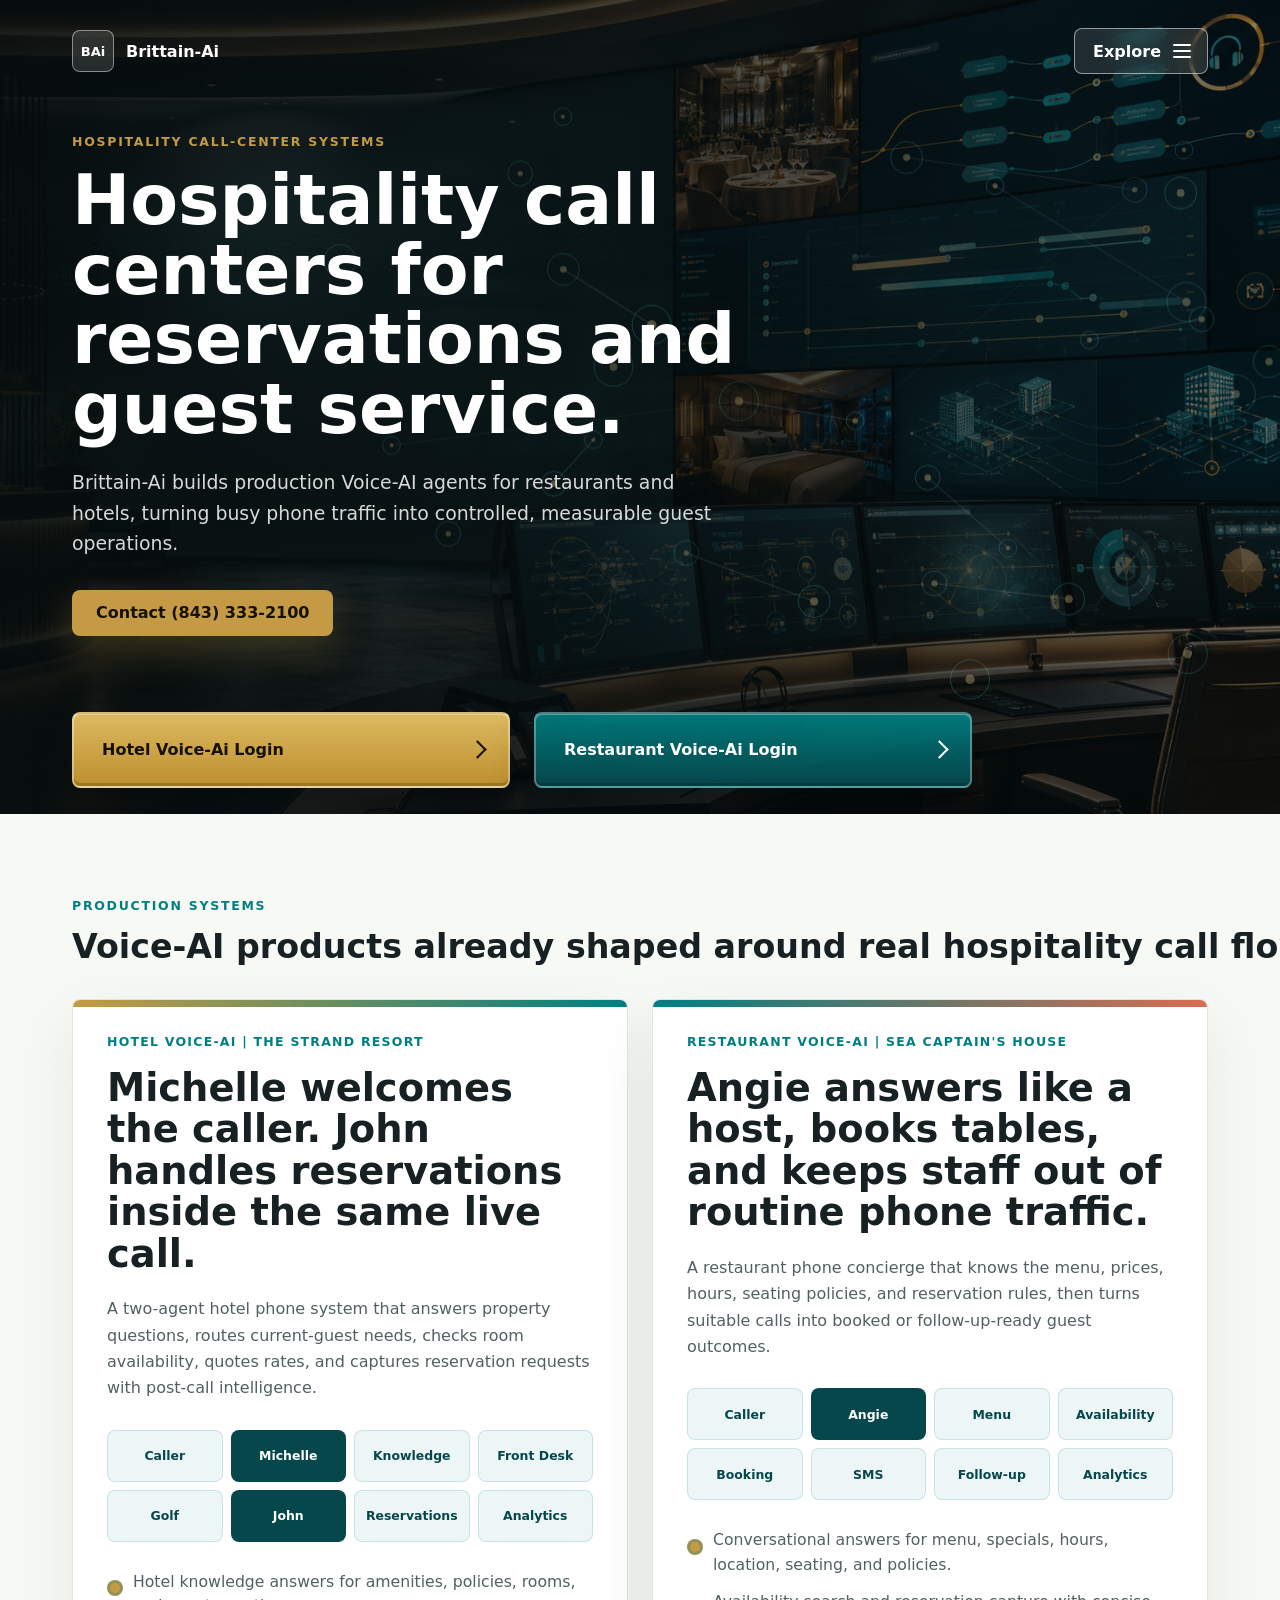
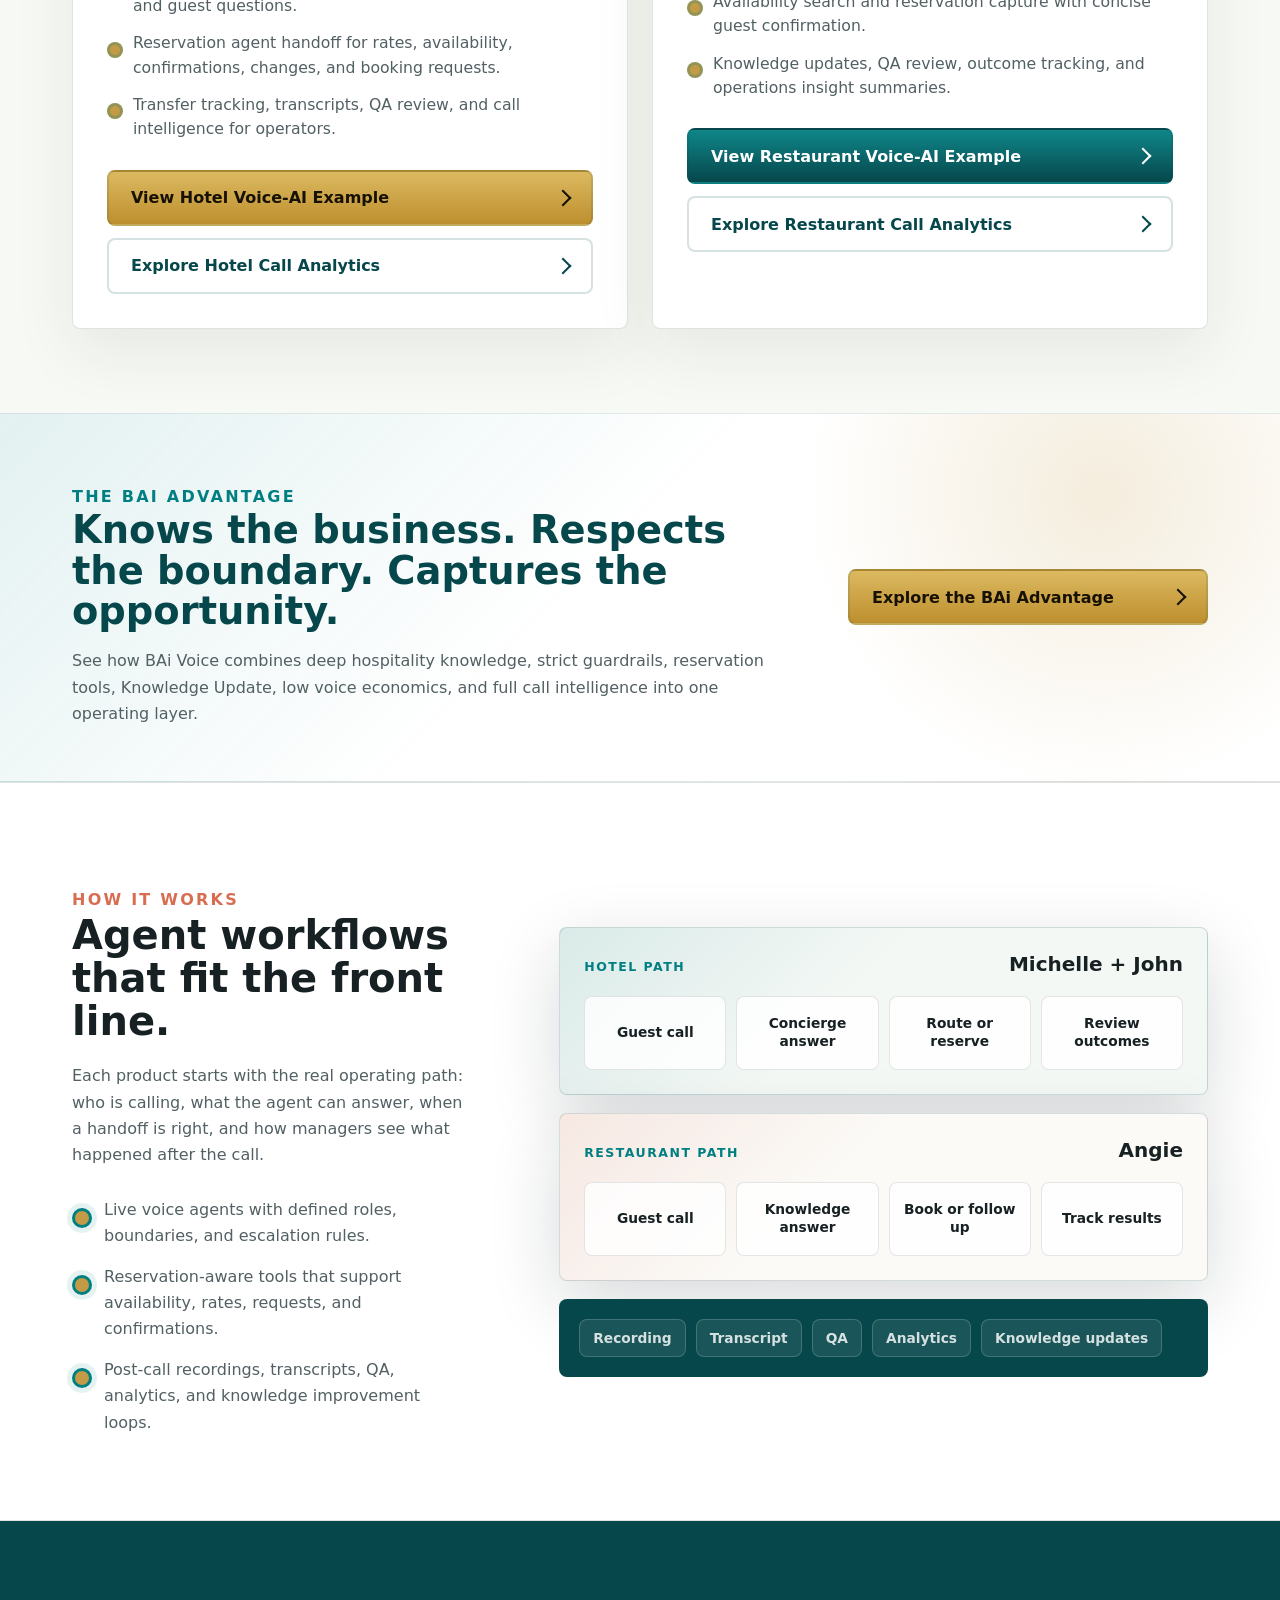
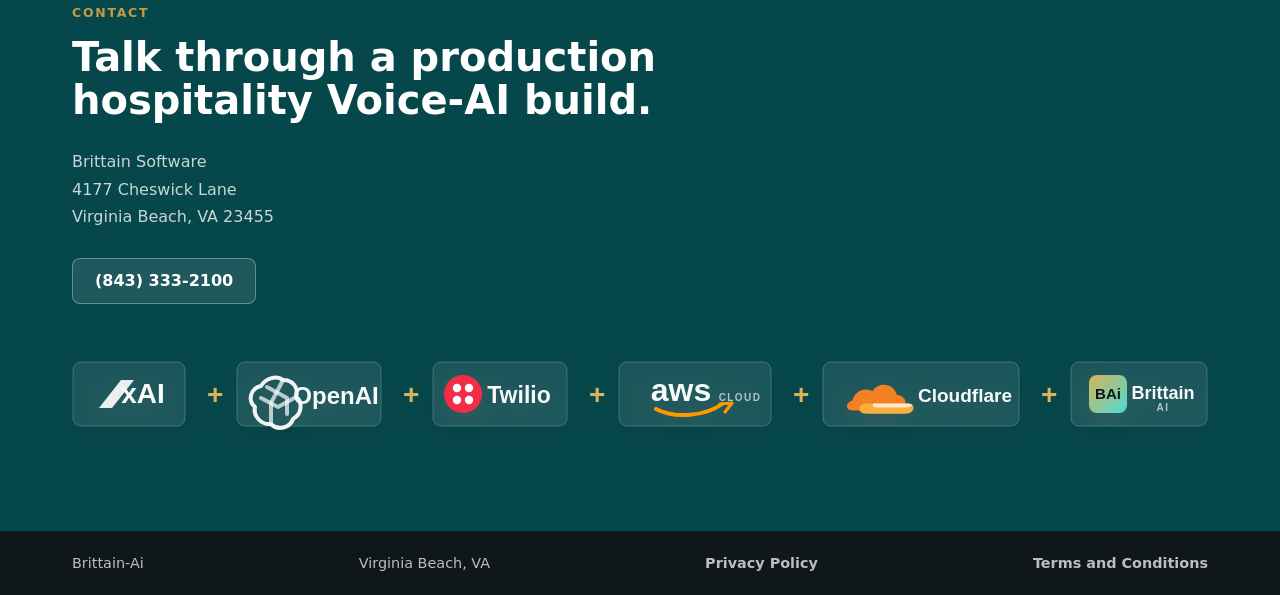
==== index.html @ 61189cba "Enlarge operating economics kicker" ====
<!doctype html>
<html lang="en">
  <head>
    <meta charset="utf-8" />
    <meta name="viewport" content="width=device-width, initial-scale=1" />
    <meta
      name="description"
      content="Brittain-Ai develops production Voice-AI systems for hotel and restaurant call operations."
    />
    <title>Brittain-Ai | Hospitality Voice-AI Systems</title>
    <script>
      if (location.pathname === "/brittain") {
        location.replace(`${location.pathname}/${location.search}${location.hash}`);
      }
    </script>
    <link rel="preload" href="assets/brittain-operations-hero.png" as="image" />
    <link rel="stylesheet" href="styles.css?v=bai-advantage-3" />
  </head>
  <body>
    <header class="site-header" aria-label="Brittain-Ai header">
      <div class="brand-lockup" aria-label="Brittain-Ai">
        <span class="brand-mark" aria-hidden="true">BAi</span>
        <span class="brand-name">Brittain-Ai</span>
      </div>
      <div class="explore-menu" data-menu-root>
        <button
          class="menu-trigger"
          type="button"
          aria-expanded="false"
          aria-controls="site-menu"
          data-menu-trigger
        >
          <span class="menu-trigger-label">Explore</span>
          <span class="menu-trigger-icon" aria-hidden="true">
            <span></span>
            <span></span>
            <span></span>
          </span>
        </button>
        <div class="menu-panel" id="site-menu" data-menu-panel hidden>
          <div class="menu-panel-heading">
            <span>Explore Brittain-Ai</span>
            <p>Hospitality Voice-AI systems, analytics, and access.</p>
          </div>
          <div class="menu-link-group" aria-label="Website pages">
            <a class="menu-link" href="./">
              <span class="menu-link-title">Overview</span>
              <span class="menu-link-description">Production hospitality Voice-AI systems for restaurants and hotels.</span>
            </a>
            <a class="menu-link" href="bai-advantage/">
              <span class="menu-link-title">BAi Advantage</span>
              <span class="menu-link-description">Why BAi Voice is different: deep knowledge, guardrails, tools, updates, economics, and analytics.</span>
            </a>
            <a class="menu-link" href="hotel-voice-ai/">
              <span class="menu-link-title">Hotel Voice-AI</span>
              <span class="menu-link-description">Two-agent hotel call workflow for concierge answers, reservations, routing, and post-call intelligence.</span>
            </a>
            <a class="menu-link" href="restaurant-voice-ai/">
              <span class="menu-link-title">Restaurant Voice-AI</span>
              <span class="menu-link-description">Restaurant phone concierge for reservations, menu questions, large parties, and host-stand relief.</span>
            </a>
            <a class="menu-link" href="hotel-call-analytics/">
              <span class="menu-link-title">Hotel Call Analytics</span>
              <span class="menu-link-description">Revenue opportunity, service intelligence, transfer friction, sentiment, and hotel operating insights.</span>
            </a>
            <a class="menu-link" href="restaurant-call-analytics/">
              <span class="menu-link-title">Restaurant Call Analytics</span>
              <span class="menu-link-description">Booking funnel, menu demand, large-party leakage, guest sentiment, and follow-up intelligence.</span>
            </a>
          </div>
          <div class="menu-system-access" aria-label="System access">
            <span class="menu-section-label">System access</span>
            <div class="menu-access-grid">
              <a class="menu-access-link" href="https://qa.brittainsoftware.com/">Hotel Voice-AI Login</a>
              <a class="menu-access-link" href="https://qa.brittainsoftware.com/sch">Restaurant Voice-AI Login</a>
            </div>
          </div>
        </div>
      </div>
    </header>

    <main>
      <section class="hero" aria-labelledby="hero-title">
        <img
          class="hero-image"
          src="assets/brittain-operations-hero.png"
          alt=""
          aria-hidden="true"
        />
        <canvas class="signal-canvas" id="signalCanvas" aria-hidden="true"></canvas>
        <div class="hero-shade" aria-hidden="true"></div>

        <div class="hero-content">
          <p class="eyebrow">Hospitality call-center systems</p>
          <h1 id="hero-title">
            Hospitality call centers for reservations and guest service.
          </h1>
          <p class="hero-copy">
            Brittain-Ai builds production Voice-AI agents for restaurants and
            hotels, turning busy phone traffic into controlled, measurable guest
            operations.
          </p>
          <a class="primary-action" href="tel:+18433332100">Contact (843) 333-2100</a>
        </div>

        <div class="hero-login-panel" aria-label="Backend login options">
          <a
            class="login-button login-button-hotel"
            href="https://qa.brittainsoftware.com/"
          >
            <span>Hotel Voice-Ai Login</span>
          </a>
          <a
            class="login-button login-button-restaurant"
            href="https://qa.brittainsoftware.com/sch"
          >
            <span>Restaurant Voice-Ai Login</span>
          </a>
        </div>
      </section>

      <section class="product-band" aria-labelledby="products-title">
        <div class="section-heading product-heading">
          <p class="section-kicker">Production systems</p>
          <h2 id="products-title">Voice-AI products already shaped around real hospitality call flows.</h2>
        </div>

        <div class="product-showcase">
          <article class="product-panel product-panel-hotel">
            <div class="product-panel-topline">Hotel Voice-AI | The Strand Resort</div>
            <h3>Michelle welcomes the caller. John handles reservations inside the same live call.</h3>
            <p>
              A two-agent hotel phone system that answers property questions,
              routes current-guest needs, checks room availability, quotes rates,
              and captures reservation requests with post-call intelligence.
            </p>

            <div class="mini-flow" aria-label="Hotel Voice-AI workflow">
              <span>Caller</span>
              <strong>Michelle</strong>
              <span>Knowledge</span>
              <span>Front Desk</span>
              <span>Golf</span>
              <strong>John</strong>
              <span>Reservations</span>
              <span>Analytics</span>
            </div>

            <ul class="product-points">
              <li>Hotel knowledge answers for amenities, policies, rooms, and guest questions.</li>
              <li>Reservation agent handoff for rates, availability, confirmations, changes, and booking requests.</li>
              <li>Transfer tracking, transcripts, QA review, and call intelligence for operators.</li>
            </ul>

            <a class="example-link example-link-hotel" href="hotel-voice-ai/">
              <span>View Hotel Voice-AI Example</span>
            </a>
            <a class="example-link example-link-secondary" href="hotel-call-analytics/">
              <span>Explore Hotel Call Analytics</span>
            </a>
          </article>

          <article class="product-panel product-panel-restaurant">
            <div class="product-panel-topline">Restaurant Voice-AI | Sea Captain's House</div>
            <h3>Angie answers like a host, books tables, and keeps staff out of routine phone traffic.</h3>
            <p>
              A restaurant phone concierge that knows the menu, prices, hours,
              seating policies, and reservation rules, then turns suitable calls
              into booked or follow-up-ready guest outcomes.
            </p>

            <div class="mini-flow" aria-label="Restaurant Voice-AI workflow">
              <span>Caller</span>
              <strong>Angie</strong>
              <span>Menu</span>
              <span>Availability</span>
              <span>Booking</span>
              <span>SMS</span>
              <span>Follow-up</span>
              <span>Analytics</span>
            </div>

            <ul class="product-points">
              <li>Conversational answers for menu, specials, hours, location, seating, and policies.</li>
              <li>Availability search and reservation capture with concise guest confirmation.</li>
              <li>Knowledge updates, QA review, outcome tracking, and operations insight summaries.</li>
            </ul>

            <a class="example-link example-link-restaurant" href="restaurant-voice-ai/">
              <span>View Restaurant Voice-AI Example</span>
            </a>
            <a class="example-link example-link-secondary" href="restaurant-call-analytics/">
              <span>Explore Restaurant Call Analytics</span>
            </a>
          </article>
        </div>
      </section>

      <section class="advantage-preview-band" aria-labelledby="advantage-preview-title">
        <div class="advantage-preview-copy">
          <p class="section-kicker">The BAi Advantage</p>
          <h2 id="advantage-preview-title">Knows the business. Respects the boundary. Captures the opportunity.</h2>
          <p>
            See how BAi Voice combines deep hospitality knowledge, strict
            guardrails, reservation tools, Knowledge Update, low voice economics,
            and full call intelligence into one operating layer.
          </p>
        </div>
        <a class="example-link example-link-hotel advantage-preview-link" href="bai-advantage/">
          <span>Explore the BAi Advantage</span>
        </a>
      </section>

      <section class="systems-band workflow-band" aria-labelledby="systems-title">
        <div class="systems-copy">
          <p class="section-kicker">How it works</p>
          <h2 id="systems-title">Agent workflows that fit the front line.</h2>
          <p>
            Each product starts with the real operating path: who is calling,
            what the agent can answer, when a handoff is right, and how managers
            see what happened after the call.
          </p>

          <ul class="capability-list">
            <li>Live voice agents with defined roles, boundaries, and escalation rules.</li>
            <li>Reservation-aware tools that support availability, rates, requests, and confirmations.</li>
            <li>Post-call recordings, transcripts, QA, analytics, and knowledge improvement loops.</li>
          </ul>
        </div>

        <div class="workflow-stack" aria-label="Hospitality Voice-AI workflow examples">
          <div class="workflow-card">
            <div class="workflow-card-heading">
              <span>Hotel path</span>
              <strong>Michelle + John</strong>
            </div>
            <div class="workflow-lane">
              <span>Guest call</span>
              <span>Concierge answer</span>
              <span>Route or reserve</span>
              <span>Review outcomes</span>
            </div>
          </div>

          <div class="workflow-card workflow-card-accent">
            <div class="workflow-card-heading">
              <span>Restaurant path</span>
              <strong>Angie</strong>
            </div>
            <div class="workflow-lane">
              <span>Guest call</span>
              <span>Knowledge answer</span>
              <span>Book or follow up</span>
              <span>Track results</span>
            </div>
          </div>

          <div class="post-call-strip">
            <span>Recording</span>
            <span>Transcript</span>
            <span>QA</span>
            <span>Analytics</span>
            <span>Knowledge updates</span>
          </div>
        </div>
      </section>

      <section class="contact-band platform-contact-band" aria-labelledby="contact-title">
        <div class="contact-content">
          <p class="section-kicker">Contact</p>
          <h2 id="contact-title">Talk through a production hospitality Voice-AI build.</h2>
          <address>
            Brittain Software<br />
            4177 Cheswick Lane<br />
            Virginia Beach, VA 23455
          </address>
          <a class="contact-number" href="tel:+18433332100">(843) 333-2100</a>
        </div>
        <div class="contact-platform-lockup" aria-label="AI platform components">
          <img
            class="contact-platform-graphic"
            src="assets/ai-platform-lockup.svg"
            alt="xAI plus OpenAI plus Twilio plus Amazon Web Services plus Cloudflare plus Brittain-Ai"
            width="900"
            height="96"
          />
        </div>
      </section>
    </main>

    <footer class="site-footer">
      <span>Brittain-Ai</span>
      <span>Virginia Beach, VA</span>
      <span><a href="privacy/">Privacy Policy</a></span>
      <span><a href="terms/">Terms and Conditions</a></span>
    </footer>

    <script src="script.js"></script>
  </body>
</html>
---- styles.css ----
:root {
  color-scheme: light;
  --ink: #172022;
  --ink-soft: #526063;
  --paper: #f7f9f4;
  --white: #ffffff;
  --teal: #007f82;
  --teal-deep: #06474b;
  --gold: #c49b44;
  --coral: #d86d52;
  --line: rgba(23, 32, 34, 0.13);
  --shadow: 0 22px 70px rgba(14, 27, 29, 0.16);
}

* {
  box-sizing: border-box;
}

html {
  scroll-behavior: smooth;
}

body {
  margin: 0;
  background: var(--paper);
  color: var(--ink);
  font-family:
    Inter, ui-sans-serif, system-ui, -apple-system, BlinkMacSystemFont, "Segoe UI",
    sans-serif;
  letter-spacing: 0;
}

button,
input,
textarea {
  font: inherit;
}

a {
  color: inherit;
}

.site-header {
  position: absolute;
  inset: 0 0 auto;
  z-index: 5;
  display: flex;
  align-items: center;
  justify-content: space-between;
  gap: 24px;
  padding: 28px clamp(24px, 6vw, 72px);
  color: var(--white);
}

.brand-lockup {
  display: inline-flex;
  align-items: center;
  gap: 12px;
  min-width: 0;
  color: inherit;
  text-decoration: none;
}

.brand-mark {
  display: grid;
  width: 42px;
  height: 42px;
  place-items: center;
  border: 1px solid rgba(255, 255, 255, 0.45);
  border-radius: 8px;
  background: rgba(255, 255, 255, 0.12);
  color: var(--white);
  font-size: 0.82rem;
  font-weight: 800;
  letter-spacing: 0;
  backdrop-filter: blur(12px);
}

.brand-name {
  font-size: 1rem;
  font-weight: 800;
  white-space: nowrap;
}

.contact-pill,
.menu-trigger,
.primary-action,
.contact-number {
  display: inline-flex;
  align-items: center;
  justify-content: center;
  min-height: 46px;
  border-radius: 8px;
  text-decoration: none;
  font-weight: 800;
  transition:
    transform 180ms ease,
    background 180ms ease,
    border-color 180ms ease;
}

.contact-pill {
  padding: 0 18px;
  border: 1px solid rgba(255, 255, 255, 0.5);
  background: rgba(255, 255, 255, 0.1);
  backdrop-filter: blur(12px);
}

.contact-pill:hover,
.menu-trigger:hover,
.primary-action:hover,
.contact-number:hover {
  transform: translateY(-2px);
}

.explore-menu {
  position: relative;
  z-index: 10;
  margin-left: auto;
}

.site-nav + .explore-menu {
  margin-left: 0;
}

.menu-trigger {
  gap: 12px;
  padding: 0 16px 0 18px;
  border: 1px solid rgba(255, 255, 255, 0.52);
  background: rgba(255, 255, 255, 0.11);
  color: var(--white);
  cursor: pointer;
  backdrop-filter: blur(12px);
}

.menu-trigger:focus-visible,
.menu-link:focus-visible,
.menu-access-link:focus-visible {
  outline: 3px solid rgba(77, 219, 211, 0.58);
  outline-offset: 3px;
}

.menu-trigger-icon {
  display: grid;
  gap: 4px;
  width: 18px;
}

.menu-trigger-icon span {
  display: block;
  width: 100%;
  height: 2px;
  border-radius: 999px;
  background: currentColor;
  transform-origin: center;
  transition:
    opacity 180ms ease,
    transform 180ms ease;
}

.explore-menu.is-open .menu-trigger {
  border-color: rgba(77, 219, 211, 0.58);
  background: rgba(6, 71, 75, 0.78);
}

.explore-menu.is-open .menu-trigger-icon span:nth-child(1) {
  transform: translateY(6px) rotate(45deg);
}

.explore-menu.is-open .menu-trigger-icon span:nth-child(2) {
  opacity: 0;
}

.explore-menu.is-open .menu-trigger-icon span:nth-child(3) {
  transform: translateY(-6px) rotate(-45deg);
}

.menu-panel {
  position: absolute;
  top: calc(100% + 14px);
  right: 0;
  width: min(560px, calc(100vw - 36px));
  max-height: calc(100svh - 112px);
  overflow: auto;
  padding: 14px;
  border: 1px solid rgba(77, 219, 211, 0.26);
  border-radius: 8px;
  background:
    linear-gradient(135deg, rgba(77, 219, 211, 0.13), transparent 42%),
    linear-gradient(180deg, rgba(8, 30, 32, 0.98), rgba(4, 17, 18, 0.98));
  box-shadow: 0 28px 80px rgba(0, 0, 0, 0.34);
  color: var(--white);
  backdrop-filter: blur(18px);
}

.menu-panel[hidden] {
  display: none;
}

.menu-panel-heading {
  padding: 10px 10px 14px;
  border-bottom: 1px solid rgba(255, 255, 255, 0.12);
}

.menu-panel-heading span {
  display: block;
  font-size: 1rem;
  font-weight: 900;
}

.menu-panel-heading p {
  max-width: 420px;
  margin: 6px 0 0;
  color: rgba(255, 255, 255, 0.68);
  font-size: 0.86rem;
  line-height: 1.45;
}

.menu-link-group {
  display: grid;
  gap: 8px;
  padding: 12px 0;
}

.menu-link {
  position: relative;
  display: grid;
  gap: 5px;
  padding: 14px 42px 14px 16px;
  border: 1px solid rgba(255, 255, 255, 0.1);
  border-radius: 8px;
  background: rgba(255, 255, 255, 0.045);
  text-decoration: none;
  transition:
    border-color 180ms ease,
    background 180ms ease,
    transform 180ms ease;
}

.menu-link::before {
  content: "";
  position: absolute;
  top: 16px;
  right: 16px;
  width: 10px;
  height: 10px;
  border-top: 2px solid currentColor;
  border-right: 2px solid currentColor;
  color: rgba(216, 179, 91, 0.94);
  transform: rotate(45deg);
}

.menu-link:hover,
.menu-link[aria-current="page"] {
  border-color: rgba(77, 219, 211, 0.38);
  background: rgba(77, 219, 211, 0.1);
  transform: translateY(-1px);
}

.menu-link-title {
  color: var(--white);
  font-size: 0.94rem;
  font-weight: 900;
  line-height: 1.2;
}

.menu-link-description {
  color: rgba(255, 255, 255, 0.66);
  font-size: 0.8rem;
  line-height: 1.4;
}

.menu-system-access {
  display: grid;
  gap: 10px;
  padding: 14px 10px 10px;
  border-top: 1px solid rgba(255, 255, 255, 0.12);
}

.menu-section-label {
  color: rgba(255, 255, 255, 0.68);
  font-size: 0.72rem;
  font-weight: 900;
  letter-spacing: 0.14em;
  text-transform: uppercase;
}

.menu-access-grid {
  display: grid;
  grid-template-columns: repeat(2, minmax(0, 1fr));
  gap: 10px;
}

.menu-access-link {
  display: inline-flex;
  align-items: center;
  justify-content: center;
  min-height: 46px;
  padding: 10px 12px;
  border: 1px solid rgba(216, 179, 91, 0.5);
  border-radius: 8px;
  background: rgba(216, 179, 91, 0.16);
  color: var(--white);
  font-size: 0.82rem;
  font-weight: 900;
  line-height: 1.25;
  text-align: center;
  text-decoration: none;
  transition:
    background 180ms ease,
    transform 180ms ease;
}

.menu-access-link:hover {
  background: rgba(216, 179, 91, 0.26);
  transform: translateY(-1px);
}

.hero {
  position: relative;
  display: grid;
  min-height: 74svh;
  max-height: 840px;
  overflow: hidden;
  padding: 112px clamp(24px, 6vw, 72px) 26px;
  color: var(--white);
  isolation: isolate;
}

.hero-image,
.hero-shade,
.signal-canvas {
  position: absolute;
  inset: 0;
}

.hero-image {
  z-index: -4;
  width: 100%;
  height: 100%;
  object-fit: cover;
  object-position: center;
}

.hero-shade {
  z-index: -2;
  background:
    linear-gradient(90deg, rgba(6, 13, 14, 0.88) 0%, rgba(6, 13, 14, 0.7) 42%, rgba(6, 13, 14, 0.18) 100%),
    linear-gradient(180deg, rgba(6, 13, 14, 0.32), rgba(6, 13, 14, 0.6));
}

.signal-canvas {
  z-index: -1;
  width: 100%;
  height: 100%;
  opacity: 0.58;
  mix-blend-mode: screen;
}

.hero-content {
  align-self: center;
  width: min(760px, 100%);
  padding: 22px 0 46px;
}

.eyebrow,
.section-kicker {
  margin: 0 0 16px;
  color: var(--gold);
  font-size: 0.78rem;
  font-weight: 900;
  letter-spacing: 0.14em;
  text-transform: uppercase;
}

.hero h1 {
  max-width: 920px;
  margin: 0;
  font-size: 4.35rem;
  line-height: 1;
  letter-spacing: 0;
}

.hero-copy {
  max-width: 660px;
  margin: 24px 0 0;
  color: rgba(255, 255, 255, 0.84);
  font-size: 1.18rem;
  line-height: 1.6;
}

.primary-action {
  margin-top: 32px;
  padding: 0 24px;
  background: var(--gold);
  color: #171104;
  box-shadow: 0 14px 38px rgba(196, 155, 68, 0.28);
}

.primary-action:hover {
  background: #d8b35b;
}

.hero-login-panel {
  align-self: end;
  display: flex;
  flex-wrap: wrap;
  gap: 24px;
  width: min(900px, 100%);
  margin-top: 30px;
}

.login-button {
  position: relative;
  flex: 1 1 330px;
  min-height: 76px;
  display: flex;
  align-items: center;
  justify-content: space-between;
  gap: 18px;
  padding: 0 24px 0 28px;
  border: 2px solid rgba(255, 255, 255, 0.36);
  border-radius: 8px;
  background:
    linear-gradient(180deg, rgba(255, 255, 255, 0.24), rgba(255, 255, 255, 0.06)),
    rgba(8, 24, 26, 0.78);
  color: var(--white);
  font-size: 1rem;
  font-weight: 900;
  line-height: 1.25;
  text-decoration: none;
  white-space: nowrap;
  cursor: pointer;
  box-shadow:
    inset 0 1px 0 rgba(255, 255, 255, 0.32),
    inset 0 -3px 0 rgba(0, 0, 0, 0.18),
    0 18px 42px rgba(0, 0, 0, 0.32);
  transition:
    transform 180ms ease,
    background 180ms ease,
    border-color 180ms ease,
    box-shadow 180ms ease;
}

.login-button::after {
  width: 11px;
  height: 11px;
  flex: 0 0 auto;
  border-top: 2px solid currentColor;
  border-right: 2px solid currentColor;
  content: "";
  transform: rotate(45deg);
}

.login-button span {
  flex: 1 1 auto;
}

.login-button-hotel {
  background:
    linear-gradient(180deg, #dcb960, #bd8f2e);
  color: #171104;
  border-color: rgba(255, 255, 255, 0.36);
}

.login-button-restaurant {
  background:
    linear-gradient(180deg, rgba(0, 127, 130, 0.92), rgba(6, 71, 75, 0.98));
  border-color: rgba(255, 255, 255, 0.3);
}

.login-button:hover {
  transform: translateY(-2px);
  border-color: rgba(255, 255, 255, 0.54);
  box-shadow:
    inset 0 1px 0 rgba(255, 255, 255, 0.34),
    0 20px 42px rgba(0, 0, 0, 0.3);
}

.login-button:active {
  transform: translateY(1px);
  box-shadow:
    inset 0 2px 4px rgba(0, 0, 0, 0.18),
    0 10px 24px rgba(0, 0, 0, 0.22);
}

.login-button:focus-visible {
  outline: 3px solid rgba(216, 179, 91, 0.74);
  outline-offset: 4px;
}

.proof-band,
.product-band,
.systems-band,
.detail-band,
.detail-workflow-band,
.intelligence-band,
.contact-band {
  padding: 84px clamp(24px, 6vw, 72px);
}

.proof-band,
.product-band,
.detail-band {
  background: var(--paper);
}

.section-heading {
  display: grid;
  grid-template-columns: minmax(0, 0.9fr) minmax(0, 1.6fr);
  gap: clamp(24px, 6vw, 80px);
  align-items: end;
  margin: 0 0 34px;
}

.section-heading h2,
.systems-copy h2,
.contact-content h2 {
  margin: 0;
  font-size: 2.5rem;
  line-height: 1.08;
  letter-spacing: 0;
}

.proof-band .section-heading {
  grid-template-columns: auto minmax(0, 1fr);
  gap: 28px;
  align-items: center;
}

.proof-band .section-heading h2 {
  font-size: clamp(1.35rem, 1.62vw, 1.72rem);
  line-height: 1.18;
  white-space: nowrap;
}

.section-heading .section-kicker {
  align-self: start;
  color: var(--teal);
}

.product-heading {
  display: block;
}

.product-heading h2 {
  max-width: none;
  font-size: clamp(1.7rem, 2.6vw, 2.5rem);
  white-space: nowrap;
}

.product-showcase {
  display: grid;
  grid-template-columns: repeat(2, minmax(0, 1fr));
  gap: 24px;
}

.product-panel {
  position: relative;
  min-height: 640px;
  display: flex;
  flex-direction: column;
  padding: 34px;
  border: 1px solid var(--line);
  border-radius: 8px;
  overflow: hidden;
  background: var(--white);
  box-shadow: 0 22px 64px rgba(27, 39, 40, 0.08);
}

.product-panel::before {
  content: "";
  position: absolute;
  inset: 0 0 auto;
  height: 7px;
  background: linear-gradient(90deg, var(--gold), var(--teal));
}

.product-panel-restaurant::before {
  background: linear-gradient(90deg, var(--teal), var(--coral));
}

.product-panel-topline {
  color: var(--teal);
  font-size: 0.78rem;
  font-weight: 900;
  letter-spacing: 0.1em;
  text-transform: uppercase;
}

.product-panel h3 {
  margin: 18px 0 0;
  font-size: clamp(1.75rem, 3vw, 2.45rem);
  line-height: 1.08;
  letter-spacing: 0;
}

.product-panel p {
  margin: 22px 0 0;
  color: var(--ink-soft);
  font-size: 1rem;
  line-height: 1.65;
}

.mini-flow {
  display: grid;
  grid-template-columns: repeat(4, minmax(0, 1fr));
  gap: 8px;
  margin: 28px 0 0;
}

.mini-flow span,
.mini-flow strong {
  min-height: 52px;
  display: flex;
  align-items: center;
  justify-content: center;
  padding: 10px;
  border-radius: 8px;
  text-align: center;
  font-size: 0.78rem;
  line-height: 1.25;
}

.mini-flow span {
  border: 1px solid rgba(0, 127, 130, 0.16);
  background: rgba(0, 127, 130, 0.07);
  color: var(--teal-deep);
  font-weight: 800;
}

.mini-flow strong {
  background: var(--teal-deep);
  color: var(--white);
  font-weight: 900;
}

.product-points {
  display: grid;
  gap: 13px;
  margin: 28px 0 0;
  padding: 0;
  color: var(--ink-soft);
  font-size: 0.98rem;
  line-height: 1.55;
  list-style: none;
}

.product-points li {
  position: relative;
  padding-left: 26px;
}

.product-points li::before {
  content: "";
  position: absolute;
  top: 0.65em;
  left: 0;
  width: 10px;
  height: 10px;
  border: 3px solid rgba(0, 127, 130, 0.26);
  border-radius: 50%;
  background: var(--gold);
}

.example-link,
.secondary-action {
  display: inline-flex;
  align-items: center;
  justify-content: space-between;
  gap: 18px;
  min-height: 56px;
  border-radius: 8px;
  text-decoration: none;
  font-weight: 900;
  transition:
    transform 180ms ease,
    border-color 180ms ease,
    background 180ms ease,
    box-shadow 180ms ease;
}

.example-link {
  width: 100%;
  margin-top: 28px;
  padding: 0 22px;
  border: 2px solid rgba(6, 71, 75, 0.12);
  background: #f2f7f4;
  color: var(--teal-deep);
}

.example-link::after,
.secondary-action::after {
  width: 10px;
  height: 10px;
  flex: 0 0 auto;
  border-top: 2px solid currentColor;
  border-right: 2px solid currentColor;
  content: "";
  transform: rotate(45deg);
}

.example-link-hotel {
  background: linear-gradient(180deg, #dcb960, #bd8f2e);
  color: #171104;
}

.example-link-restaurant {
  background: linear-gradient(180deg, rgba(0, 127, 130, 0.94), rgba(6, 71, 75, 1));
  color: var(--white);
}

.example-link:hover,
.secondary-action:hover {
  transform: translateY(-2px);
  box-shadow: 0 18px 42px rgba(14, 27, 29, 0.14);
}

.project-grid {
  display: grid;
  grid-template-columns: repeat(3, minmax(0, 1fr));
  gap: 18px;
}

.project-card {
  min-height: 285px;
  padding: 28px;
  border: 1px solid var(--line);
  border-radius: 8px;
  background: var(--white);
  box-shadow: 0 20px 55px rgba(27, 39, 40, 0.06);
}

.project-card-dark {
  background: var(--teal-deep);
  color: var(--white);
}

.project-number {
  display: inline-flex;
  width: 44px;
  height: 44px;
  align-items: center;
  justify-content: center;
  border-radius: 8px;
  background: rgba(0, 127, 130, 0.11);
  color: var(--teal);
  font-weight: 900;
}

.project-card-dark .project-number {
  background: rgba(255, 255, 255, 0.12);
  color: var(--gold);
}

.project-card h3 {
  margin: 26px 0 14px;
  font-size: 1.45rem;
  line-height: 1.15;
  letter-spacing: 0;
}

.project-card p,
.systems-copy p,
.capability-list {
  color: var(--ink-soft);
  font-size: 1rem;
  line-height: 1.65;
}

.project-card-dark p {
  color: rgba(255, 255, 255, 0.76);
}

.systems-band {
  display: grid;
  grid-template-columns: minmax(0, 0.92fr) minmax(360px, 1.08fr);
  gap: clamp(36px, 7vw, 92px);
  align-items: center;
  background: #ffffff;
  border-top: 1px solid var(--line);
  border-bottom: 1px solid var(--line);
}

.systems-copy {
  max-width: 610px;
}

.systems-copy .section-kicker {
  color: var(--coral);
}

.systems-copy p {
  margin: 20px 0 0;
}

.capability-list {
  display: grid;
  gap: 14px;
  margin: 28px 0 0;
  padding: 0;
  list-style: none;
}

.capability-list li {
  position: relative;
  padding-left: 32px;
}

.capability-list li::before {
  content: "";
  position: absolute;
  top: 0.72em;
  left: 0;
  width: 14px;
  height: 14px;
  border: 3px solid var(--teal);
  border-radius: 50%;
  background: var(--gold);
  box-shadow: 0 0 0 5px rgba(0, 127, 130, 0.1);
}

.system-map {
  position: relative;
  min-height: 460px;
  display: grid;
  gap: 18px;
  padding: 28px;
  border: 1px solid rgba(6, 71, 75, 0.18);
  border-radius: 8px;
  overflow: hidden;
  background:
    linear-gradient(135deg, rgba(0, 127, 130, 0.14), transparent 42%),
    radial-gradient(circle at 88% 12%, rgba(196, 155, 68, 0.28), transparent 28%),
    #f2f7f4;
  box-shadow: var(--shadow);
}

.system-map::before {
  content: "";
  position: absolute;
  inset: 18px;
  border: 1px solid rgba(0, 127, 130, 0.16);
  border-radius: 8px;
  pointer-events: none;
}

.map-node {
  position: relative;
  z-index: 1;
  display: grid;
  align-content: center;
  min-height: 96px;
  padding: 22px;
  border: 1px solid rgba(23, 32, 34, 0.12);
  border-radius: 8px;
  background: rgba(255, 255, 255, 0.86);
  backdrop-filter: blur(12px);
}

.map-node span {
  color: var(--teal);
  font-size: 0.78rem;
  font-weight: 900;
  letter-spacing: 0.12em;
  text-transform: uppercase;
}

.map-node strong {
  margin-top: 8px;
  font-size: 1.35rem;
  line-height: 1.2;
}

.node-live {
  border-color: rgba(216, 109, 82, 0.36);
}

.map-rail {
  position: relative;
  z-index: 1;
  width: 4px;
  height: 38px;
  margin-left: 38px;
  border-radius: 99px;
  background: linear-gradient(var(--coral), var(--gold), var(--teal));
}

.map-signal {
  position: absolute;
  border-radius: 999px;
  border: 1px solid rgba(0, 127, 130, 0.3);
  pointer-events: none;
}

.map-signal-one {
  right: 18px;
  bottom: -58px;
  width: 230px;
  height: 230px;
}

.map-signal-two {
  right: 56px;
  bottom: 22px;
  width: 108px;
  height: 108px;
  border-color: rgba(196, 155, 68, 0.44);
}

.workflow-band {
  grid-template-columns: minmax(0, 0.76fr) minmax(460px, 1.24fr);
}

.workflow-stack {
  display: grid;
  gap: 18px;
}

.workflow-card {
  padding: 24px;
  border: 1px solid rgba(6, 71, 75, 0.16);
  border-radius: 8px;
  background:
    linear-gradient(135deg, rgba(0, 127, 130, 0.11), transparent 44%),
    #f4f8f5;
  box-shadow: var(--shadow);
}

.workflow-card-accent {
  background:
    linear-gradient(135deg, rgba(216, 109, 82, 0.13), transparent 42%),
    #fbfaf7;
}

.workflow-card-heading {
  display: flex;
  align-items: baseline;
  justify-content: space-between;
  gap: 18px;
  margin-bottom: 20px;
}

.workflow-card-heading span {
  color: var(--teal);
  font-size: 0.78rem;
  font-weight: 900;
  letter-spacing: 0.12em;
  text-transform: uppercase;
}

.workflow-card-heading strong {
  font-size: 1.25rem;
}

.workflow-lane {
  display: grid;
  grid-template-columns: repeat(4, minmax(0, 1fr));
  gap: 10px;
}

.workflow-lane span {
  position: relative;
  min-height: 74px;
  display: flex;
  align-items: center;
  justify-content: center;
  padding: 12px;
  border: 1px solid rgba(23, 32, 34, 0.11);
  border-radius: 8px;
  background: rgba(255, 255, 255, 0.82);
  color: var(--ink);
  font-size: 0.86rem;
  font-weight: 850;
  line-height: 1.25;
  text-align: center;
}

.post-call-strip {
  display: flex;
  flex-wrap: wrap;
  gap: 10px;
  padding: 20px;
  border-radius: 8px;
  background: var(--teal-deep);
  color: var(--white);
}

.post-call-strip span {
  min-height: 38px;
  display: inline-flex;
  align-items: center;
  padding: 0 13px;
  border: 1px solid rgba(255, 255, 255, 0.18);
  border-radius: 8px;
  background: rgba(255, 255, 255, 0.08);
  color: rgba(255, 255, 255, 0.82);
  font-size: 0.86rem;
  font-weight: 850;
}

.advantage-preview-band {
  display: grid;
  grid-template-columns: minmax(0, 1fr) minmax(260px, 360px);
  gap: clamp(24px, 5vw, 64px);
  align-items: center;
  padding: 54px clamp(24px, 6vw, 72px);
  border-top: 1px solid rgba(6, 71, 75, 0.12);
  border-bottom: 1px solid rgba(6, 71, 75, 0.12);
  background:
    radial-gradient(circle at 86% 22%, rgba(196, 155, 68, 0.18), transparent 26%),
    linear-gradient(135deg, rgba(0, 127, 130, 0.11), transparent 46%),
    var(--white);
}

.advantage-preview-copy {
  max-width: 900px;
}

.advantage-preview-copy .section-kicker {
  color: var(--teal);
}

.advantage-preview-copy h2 {
  margin: 0;
  color: var(--teal-deep);
  font-size: clamp(1.75rem, 3vw, 2.7rem);
  line-height: 1.06;
}

.advantage-preview-copy p {
  max-width: 760px;
  margin: 16px 0 0;
  color: var(--ink-soft);
  font-size: 1rem;
  line-height: 1.65;
}

.advantage-preview-link {
  margin-top: 0;
}

.advantage-page {
  background: var(--paper);
}

.advantage-hero {
  position: relative;
  min-height: 78svh;
  display: grid;
  align-items: end;
  overflow: hidden;
  padding: 148px clamp(24px, 6vw, 72px) 88px;
  color: var(--white);
  isolation: isolate;
}

.advantage-hero-image {
  object-position: center;
}

.advantage-hero-shade {
  background:
    linear-gradient(90deg, rgba(3, 13, 15, 0.93) 0%, rgba(4, 22, 24, 0.78) 43%, rgba(4, 22, 24, 0.18) 100%),
    linear-gradient(180deg, rgba(3, 13, 15, 0.16), rgba(3, 13, 15, 0.76));
}

.advantage-hero-content {
  width: min(900px, 100%);
}

.advantage-hero h1 {
  max-width: 820px;
  margin: 0;
  font-size: clamp(3.4rem, 7.6vw, 7.1rem);
  line-height: 0.92;
  letter-spacing: 0;
}

.advantage-hero-lead {
  max-width: 760px;
  margin: 26px 0 0;
  color: var(--gold);
  font-size: clamp(1.24rem, 2.1vw, 1.78rem);
  font-weight: 850;
  line-height: 1.24;
}

.advantage-hero-copy {
  max-width: 740px;
  margin: 22px 0 0;
  color: rgba(255, 255, 255, 0.84);
  font-size: 1.1rem;
  line-height: 1.62;
}

.advantage-proof-band,
.advantage-band,
.advantage-dark-band,
.advantage-update-band,
.advantage-intelligence-band {
  padding: 82px clamp(24px, 6vw, 72px);
}

.advantage-proof-band {
  position: relative;
  z-index: 2;
  background: var(--white);
}

.advantage-proof-grid {
  display: grid;
  grid-template-columns: repeat(4, minmax(0, 1fr));
  overflow: hidden;
  border: 1px solid rgba(6, 71, 75, 0.14);
  border-radius: 8px;
  background:
    linear-gradient(135deg, rgba(0, 127, 130, 0.1), transparent 42%),
    #fbfdf9;
  box-shadow: 0 22px 64px rgba(27, 39, 40, 0.08);
}

.advantage-proof-grid article {
  min-height: 230px;
  display: grid;
  align-content: start;
  gap: 12px;
  padding: 28px 24px;
  border-right: 1px solid rgba(6, 71, 75, 0.12);
}

.advantage-proof-grid article:last-child {
  border-right: 0;
}

.advantage-proof-grid span,
.advantage-tool-card span,
.update-rail span,
.guardrail-node span,
.guardrail-path span,
.query-panel-header span,
.knowledge-layer span {
  color: var(--teal);
  font-size: 0.76rem;
  font-weight: 900;
  letter-spacing: 0.12em;
  text-transform: uppercase;
}

.advantage-proof-grid strong {
  color: var(--teal-deep);
  font-size: 1.22rem;
  line-height: 1.18;
}

.advantage-proof-grid p {
  margin: 0;
  color: var(--ink-soft);
  font-size: 0.95rem;
  line-height: 1.55;
}

.advantage-band,
.advantage-update-band {
  background: var(--paper);
}

.advantage-knowledge-band,
.advantage-update-band {
  display: grid;
  grid-template-columns: minmax(0, 0.88fr) minmax(420px, 1.12fr);
  gap: clamp(34px, 7vw, 92px);
  align-items: center;
}

.advantage-copy {
  max-width: 720px;
}

.advantage-copy .section-kicker {
  color: var(--coral);
}

.advantage-copy h2,
.advantage-heading h2 {
  margin: 0;
  font-size: clamp(2.25rem, 4.5vw, 4rem);
  line-height: 1.02;
  letter-spacing: 0;
}

.advantage-copy p {
  margin: 22px 0 0;
  color: var(--ink-soft);
  font-size: 1.04rem;
  line-height: 1.68;
}

.knowledge-stack {
  position: relative;
  display: grid;
  gap: 14px;
  padding: 28px;
  border: 1px solid rgba(6, 71, 75, 0.18);
  border-radius: 8px;
  background:
    radial-gradient(circle at 80% 10%, rgba(196, 155, 68, 0.22), transparent 28%),
    linear-gradient(135deg, rgba(0, 127, 130, 0.12), transparent 44%),
    var(--white);
  box-shadow: var(--shadow);
}

.knowledge-stack::before {
  content: "";
  position: absolute;
  left: 58px;
  top: 44px;
  bottom: 44px;
  width: 4px;
  border-radius: 999px;
  background: linear-gradient(var(--gold), var(--teal), var(--coral));
}

.knowledge-layer {
  position: relative;
  z-index: 1;
  display: grid;
  gap: 8px;
  min-height: 98px;
  padding: 22px 22px 22px 66px;
  border: 1px solid rgba(23, 32, 34, 0.1);
  border-radius: 8px;
  background: rgba(255, 255, 255, 0.88);
  backdrop-filter: blur(12px);
}

.knowledge-layer::before {
  content: "";
  position: absolute;
  top: 30px;
  left: 24px;
  width: 20px;
  height: 20px;
  border: 4px solid rgba(0, 127, 130, 0.22);
  border-radius: 50%;
  background: var(--gold);
}

.knowledge-layer strong {
  color: var(--ink);
  font-size: clamp(1.08rem, 1.7vw, 1.36rem);
  line-height: 1.22;
}

.knowledge-layer-top {
  background: var(--teal-deep);
  color: var(--white);
}

.knowledge-layer-top span,
.knowledge-layer-top strong {
  color: var(--white);
}

.knowledge-layer-base {
  background: #fbfaf7;
}

.advantage-dark-band,
.advantage-intelligence-band {
  display: grid;
  grid-template-columns: minmax(0, 0.78fr) minmax(430px, 1.22fr);
  gap: clamp(34px, 6vw, 84px);
  align-items: center;
  background: var(--teal-deep);
  color: var(--white);
}

.advantage-copy-light h2 {
  color: var(--white);
}

.advantage-copy-light p {
  color: rgba(255, 255, 255, 0.78);
}

.advantage-copy-light .section-kicker {
  color: var(--gold);
}

.advantage-dark-band .guardrail-node span,
.advantage-dark-band .guardrail-path span {
  color: var(--gold);
}

.guardrail-flow {
  display: grid;
  gap: 14px;
  padding: 26px;
  border: 1px solid rgba(255, 255, 255, 0.16);
  border-radius: 8px;
  background:
    radial-gradient(circle at 84% 12%, rgba(196, 155, 68, 0.22), transparent 28%),
    rgba(255, 255, 255, 0.08);
  box-shadow: 0 28px 76px rgba(0, 0, 0, 0.2);
}

.guardrail-node,
.guardrail-path article,
.query-panel {
  border: 1px solid rgba(255, 255, 255, 0.16);
  border-radius: 8px;
  background: rgba(255, 255, 255, 0.09);
}

.guardrail-node {
  display: grid;
  gap: 10px;
  min-height: 108px;
  align-content: center;
  padding: 22px;
}

.guardrail-node strong,
.guardrail-path strong {
  color: var(--white);
  font-size: 1.32rem;
  line-height: 1.18;
}

.guardrail-path {
  display: grid;
  grid-template-columns: repeat(2, minmax(0, 1fr));
  gap: 14px;
}

.guardrail-path article {
  min-height: 210px;
  padding: 24px;
}

.guardrail-path p {
  margin: 14px 0 0;
  color: rgba(255, 255, 255, 0.72);
  line-height: 1.58;
}

.guardrail-node-source {
  background: rgba(255, 255, 255, 0.13);
}

.guardrail-node-result {
  border-color: rgba(196, 155, 68, 0.32);
  background: rgba(196, 155, 68, 0.14);
}

.advantage-heading {
  align-items: start;
}

.advantage-tool-grid {
  display: grid;
  grid-template-columns: repeat(3, minmax(0, 1fr));
  gap: 20px;
}

.advantage-tool-card {
  min-height: 380px;
  padding: 30px;
  border: 1px solid var(--line);
  border-radius: 8px;
  background: var(--white);
  box-shadow: 0 20px 55px rgba(27, 39, 40, 0.06);
}

.advantage-tool-card-accent {
  background:
    linear-gradient(135deg, rgba(196, 155, 68, 0.16), transparent 44%),
    var(--white);
}

.advantage-tool-card-dark {
  background: var(--teal-deep);
  color: var(--white);
}

.advantage-tool-card-dark span {
  color: var(--gold);
}

.advantage-tool-card h3 {
  margin: 22px 0 0;
  font-size: clamp(1.45rem, 2.4vw, 2rem);
  line-height: 1.12;
}

.advantage-tool-card p {
  margin: 18px 0 0;
  color: var(--ink-soft);
  font-size: 1rem;
  line-height: 1.65;
}

.advantage-tool-card-dark p {
  color: rgba(255, 255, 255, 0.76);
}

.update-rail {
  display: grid;
  grid-template-columns: repeat(4, minmax(0, 1fr));
  border: 1px solid rgba(6, 71, 75, 0.16);
  border-radius: 8px;
  overflow: hidden;
  background: var(--white);
  box-shadow: var(--shadow);
}

.update-rail article {
  position: relative;
  min-height: 250px;
  display: grid;
  align-content: start;
  gap: 12px;
  padding: 28px 22px;
  border-right: 1px solid rgba(6, 71, 75, 0.12);
}

.update-rail article:last-child {
  border-right: 0;
}

.update-rail article::after {
  content: "";
  position: absolute;
  right: -8px;
  top: 42px;
  z-index: 2;
  width: 16px;
  height: 16px;
  border-top: 3px solid var(--gold);
  border-right: 3px solid var(--gold);
  transform: rotate(45deg);
}

.update-rail article:last-child::after {
  display: none;
}

.update-rail strong {
  color: var(--teal-deep);
  font-size: 1.25rem;
  line-height: 1.18;
}

.advantage-economics-band {
  background: var(--white);
  border-top: 1px solid var(--line);
  border-bottom: 1px solid var(--line);
}

.advantage-economics-band .section-kicker {
  font-size: 1.08rem;
}

.economics-grid {
  display: grid;
  grid-template-columns: repeat(3, minmax(0, 1fr));
  gap: 18px;
}

.economics-grid article {
  min-height: 250px;
  padding: 30px;
  border: 1px solid rgba(6, 71, 75, 0.15);
  border-radius: 8px;
  background:
    linear-gradient(135deg, rgba(0, 127, 130, 0.09), transparent 42%),
    #f8fbf7;
}

.economics-grid strong {
  color: var(--teal-deep);
  font-size: 1.42rem;
  line-height: 1.16;
}

.economics-grid p {
  margin: 18px 0 0;
  color: var(--ink-soft);
  line-height: 1.62;
}

.advantage-intelligence-band {
  background:
    radial-gradient(circle at 76% 12%, rgba(77, 219, 211, 0.18), transparent 26%),
    linear-gradient(135deg, #092629, #061719);
}

.query-panel {
  padding: 26px;
}

.query-panel-header {
  display: grid;
  gap: 8px;
  margin-bottom: 20px;
}

.query-panel-header strong {
  color: var(--white);
  font-size: 1.45rem;
  line-height: 1.16;
}

.query-grid {
  display: grid;
  grid-template-columns: repeat(4, minmax(0, 1fr));
  gap: 10px;
}

.query-grid span {
  min-height: 72px;
  display: grid;
  place-items: center;
  padding: 12px;
  border: 1px solid rgba(255, 255, 255, 0.14);
  border-radius: 8px;
  background: rgba(255, 255, 255, 0.08);
  color: rgba(255, 255, 255, 0.82);
  font-size: 0.86rem;
  font-weight: 850;
  line-height: 1.2;
  text-align: center;
}

.query-panel p {
  margin: 22px 0 0;
  color: rgba(255, 255, 255, 0.72);
  line-height: 1.58;
}

.detail-hero {
  position: relative;
  min-height: 64svh;
  display: grid;
  align-items: end;
  overflow: hidden;
  padding: 150px clamp(24px, 6vw, 72px) 82px;
  color: var(--white);
  isolation: isolate;
}

.detail-hero-content {
  width: min(840px, 100%);
}

.detail-hero h1 {
  margin: 0;
  font-size: clamp(3.1rem, 6vw, 5rem);
  line-height: 0.98;
  letter-spacing: 0;
}

.detail-hero-content p:not(.eyebrow) {
  max-width: 720px;
  margin: 24px 0 0;
  color: rgba(255, 255, 255, 0.84);
  font-size: 1.18rem;
  line-height: 1.6;
}

.detail-actions {
  display: flex;
  flex-wrap: wrap;
  gap: 14px;
  margin-top: 32px;
}

.detail-actions .primary-action {
  margin-top: 0;
}

.secondary-action {
  padding: 0 20px;
  border: 1px solid rgba(255, 255, 255, 0.36);
  background: rgba(255, 255, 255, 0.1);
  color: var(--white);
  backdrop-filter: blur(12px);
}

.detail-band .section-heading h2 {
  max-width: 960px;
}

.agent-grid,
.flow-card-grid {
  display: grid;
  grid-template-columns: repeat(2, minmax(0, 1fr));
  gap: 20px;
}

.agent-grid-single {
  grid-template-columns: minmax(0, 1fr);
}

.agent-card,
.flow-card {
  padding: 30px;
  border: 1px solid var(--line);
  border-radius: 8px;
  background: var(--white);
  box-shadow: 0 20px 55px rgba(27, 39, 40, 0.06);
}

.agent-card-dark {
  background: var(--teal-deep);
  color: var(--white);
}

.agent-card-restaurant {
  background:
    linear-gradient(135deg, rgba(0, 127, 130, 0.1), transparent 45%),
    var(--white);
}

.agent-badge,
.flow-card span {
  display: inline-flex;
  min-height: 38px;
  align-items: center;
  padding: 0 13px;
  border-radius: 8px;
  background: rgba(0, 127, 130, 0.1);
  color: var(--teal);
  font-size: 0.82rem;
  font-weight: 900;
  letter-spacing: 0.08em;
  text-transform: uppercase;
}

.agent-card-dark .agent-badge {
  background: rgba(255, 255, 255, 0.12);
  color: var(--gold);
}

.agent-card h3,
.flow-card h3 {
  margin: 22px 0 0;
  font-size: 1.55rem;
  line-height: 1.14;
}

.agent-card p,
.flow-card p,
.detail-copy p,
.detail-list {
  color: var(--ink-soft);
  font-size: 1rem;
  line-height: 1.65;
}

.agent-card-dark p,
.agent-card-dark .detail-list {
  color: rgba(255, 255, 255, 0.76);
}

.detail-list {
  display: grid;
  gap: 10px;
  margin: 22px 0 0;
  padding-left: 20px;
}

.detail-workflow-band {
  display: grid;
  grid-template-columns: minmax(0, 0.72fr) minmax(430px, 1.28fr);
  gap: clamp(34px, 6vw, 84px);
  align-items: center;
  background: var(--white);
  border-top: 1px solid var(--line);
  border-bottom: 1px solid var(--line);
}

.detail-copy {
  max-width: 640px;
}

.detail-copy h2 {
  margin: 0;
  font-size: 2.5rem;
  line-height: 1.08;
  letter-spacing: 0;
}

.detail-copy p {
  margin: 20px 0 0;
}

.flow-diagram {
  position: relative;
  display: grid;
  gap: 14px;
  padding: 26px;
  border: 1px solid rgba(6, 71, 75, 0.18);
  border-radius: 8px;
  overflow: hidden;
  background:
    linear-gradient(135deg, rgba(0, 127, 130, 0.13), transparent 44%),
    #f3f8f4;
  box-shadow: var(--shadow);
}

.flow-diagram-restaurant {
  background:
    linear-gradient(135deg, rgba(216, 109, 82, 0.13), transparent 43%),
    #fbfaf7;
}

.flow-node {
  position: relative;
  display: grid;
  min-height: 70px;
  place-items: center;
  padding: 14px;
  border: 1px solid rgba(23, 32, 34, 0.11);
  border-radius: 8px;
  background: rgba(255, 255, 255, 0.88);
  font-weight: 900;
  line-height: 1.25;
  text-align: center;
}

.flow-node-source {
  background: var(--ink);
  color: var(--white);
}

.flow-node-agent {
  background: var(--teal-deep);
  color: var(--white);
}

.flow-node-result {
  background: rgba(196, 155, 68, 0.16);
  color: #4f3a0d;
}

.flow-branch {
  display: grid;
  gap: 14px;
}

.flow-path-grid {
  display: grid;
  grid-template-columns: repeat(2, minmax(0, 1fr));
  gap: 10px;
}

.flow-card-grid {
  grid-template-columns: repeat(4, minmax(0, 1fr));
}

.flow-card {
  min-height: 300px;
}

.flow-card p {
  margin: 16px 0 0;
}

.intelligence-band {
  display: grid;
  grid-template-columns: minmax(0, 0.82fr) minmax(420px, 1.18fr);
  gap: clamp(34px, 6vw, 80px);
  align-items: center;
  background: var(--teal-deep);
  color: var(--white);
}

.intelligence-band .section-kicker {
  color: var(--gold);
}

.intelligence-band .detail-copy p {
  color: rgba(255, 255, 255, 0.76);
}

.intelligence-grid {
  display: grid;
  grid-template-columns: repeat(2, minmax(0, 1fr));
  gap: 12px;
}

.intelligence-grid span {
  min-height: 72px;
  display: flex;
  align-items: center;
  padding: 16px;
  border: 1px solid rgba(255, 255, 255, 0.16);
  border-radius: 8px;
  background: rgba(255, 255, 255, 0.08);
  color: rgba(255, 255, 255, 0.82);
  font-weight: 850;
  line-height: 1.25;
}

.contact-band {
  background: var(--teal-deep);
  color: var(--white);
}

.platform-contact-band {
  position: relative;
  min-height: 610px;
  overflow: hidden;
}

.contact-content {
  position: relative;
  z-index: 1;
  width: min(860px, 100%);
}

.contact-content .section-kicker {
  color: var(--gold);
}

.contact-content h2 {
  max-width: 760px;
}

address {
  margin: 26px 0 0;
  color: rgba(255, 255, 255, 0.78);
  font-style: normal;
  line-height: 1.7;
}

.contact-number {
  margin-top: 28px;
  padding: 0 22px;
  border: 1px solid rgba(255, 255, 255, 0.32);
  background: rgba(255, 255, 255, 0.1);
  color: var(--white);
}

.contact-platform-lockup {
  position: absolute;
  right: clamp(24px, 5vw, 72px);
  bottom: clamp(64px, 7vw, 88px);
  display: flex;
  justify-content: flex-end;
  width: min(90vw, 1296px);
}

.contact-platform-graphic {
  width: 100%;
  height: auto;
  object-fit: contain;
}

.site-footer {
  display: flex;
  align-items: center;
  flex-wrap: wrap;
  justify-content: space-between;
  gap: 24px;
  padding: 24px clamp(24px, 6vw, 72px);
  background: #101718;
  color: rgba(255, 255, 255, 0.72);
  font-size: 0.9rem;
}

.site-footer a {
  color: inherit;
  font-weight: 800;
  text-decoration: none;
}

.site-footer a:hover {
  text-decoration: underline;
}

.legal-page {
  background: #f8faf7;
}

.legal-header {
  position: static;
  padding: 24px clamp(20px, 5vw, 72px);
  background: var(--teal-deep);
  color: var(--white);
}

.legal-nav {
  display: inline-flex;
  align-items: center;
  gap: 14px;
  font-size: 0.86rem;
  font-weight: 850;
}

.legal-nav a {
  padding: 10px 12px;
  border: 1px solid rgba(255, 255, 255, 0.22);
  border-radius: 8px;
  color: inherit;
  text-decoration: none;
}

.legal-nav a:hover {
  background: rgba(255, 255, 255, 0.1);
}

.legal-main {
  padding: 0 clamp(18px, 5vw, 72px) 72px;
}

.legal-hero {
  max-width: 960px;
  padding: 72px 0 44px;
}

.legal-hero h1 {
  max-width: 780px;
  margin: 0;
  color: var(--teal-deep);
  font-size: clamp(2.6rem, 7vw, 5.8rem);
  line-height: 0.95;
  letter-spacing: 0;
}

.legal-hero p {
  max-width: 720px;
  margin: 24px 0 0;
  color: var(--ink-soft);
  font-size: 1.15rem;
  line-height: 1.6;
}

.legal-hero > span {
  display: block;
  margin-top: 18px;
  color: var(--teal-deep);
  font-size: 0.88rem;
  font-weight: 850;
}

.legal-content {
  max-width: 920px;
  padding: clamp(26px, 5vw, 54px);
  border: 1px solid var(--line);
  border-radius: 8px;
  background: var(--white);
  box-shadow: 0 22px 70px rgba(14, 27, 29, 0.08);
}

.legal-content h2 {
  margin: 34px 0 12px;
  color: var(--teal-deep);
  font-size: 1.45rem;
  line-height: 1.16;
  letter-spacing: 0;
}

.legal-content h2:first-child {
  margin-top: 0;
}

.legal-content p,
.legal-content li {
  color: var(--ink-soft);
  font-size: 1rem;
  line-height: 1.7;
}

.legal-content p {
  margin: 0 0 16px;
}

.legal-content ul {
  display: grid;
  gap: 10px;
  margin: 0 0 18px;
  padding-left: 22px;
}

.legal-content blockquote {
  margin: 0 0 24px;
  padding: 22px 24px;
  border-left: 5px solid var(--teal);
  border-radius: 8px;
  background: color-mix(in srgb, var(--teal) 8%, var(--white));
  color: var(--ink);
  font-size: 1.08rem;
  font-weight: 720;
  line-height: 1.65;
}

.legal-content a {
  color: var(--teal-deep);
  font-weight: 850;
}

.legal-footer {
  border-top: 1px solid var(--line);
  background: var(--white);
  color: var(--ink-soft);
}

.site-header-nav {
  align-items: center;
}

.site-nav {
  display: flex;
  align-items: center;
  justify-content: center;
  gap: 24px;
  margin-left: auto;
  color: rgba(255, 255, 255, 0.82);
  font-size: 0.86rem;
  font-weight: 850;
}

.site-nav a {
  text-decoration: none;
  transition: color 180ms ease;
}

.site-nav a:hover {
  color: var(--gold);
}

.example-link-secondary {
  margin-top: 12px;
  border-color: rgba(6, 71, 75, 0.16);
  background: var(--white);
  color: var(--teal-deep);
}

.secondary-action-gold {
  border-color: rgba(196, 155, 68, 0.64);
  background: rgba(196, 155, 68, 0.18);
  color: var(--white);
}

.secondary-action-teal {
  border-color: rgba(77, 219, 211, 0.46);
  background: rgba(0, 127, 130, 0.22);
  color: var(--white);
}

.analytics-page {
  background: var(--white);
}

.analytics-hero {
  position: relative;
  min-height: 68svh;
  display: grid;
  align-items: end;
  overflow: hidden;
  padding: 142px clamp(24px, 6vw, 72px) 86px;
  color: var(--white);
  isolation: isolate;
}

.analytics-hero-restaurant .hero-image {
  object-position: center right;
}

.analytics-hero-content {
  width: min(780px, 100%);
}

.analytics-hero h1 {
  max-width: 760px;
  margin: 0;
  font-size: clamp(3.4rem, 6vw, 5.45rem);
  line-height: 0.98;
  letter-spacing: 0;
}

.analytics-hero-lead {
  max-width: 650px;
  margin: 24px 0 0;
  color: var(--gold);
  font-size: clamp(1.18rem, 2vw, 1.65rem);
  font-weight: 850;
  line-height: 1.25;
}

.analytics-slogan {
  max-width: 560px;
  margin: 22px 0 0;
  color: rgba(255, 255, 255, 0.86);
  font-size: 1.05rem;
  font-style: italic;
  line-height: 1.55;
}

.analytics-metrics-band,
.analytics-section,
.analytics-capability-band {
  padding: 72px clamp(24px, 6vw, 72px);
}

.analytics-metrics-band {
  margin-top: 0;
  padding-top: 58px;
  position: relative;
  z-index: 2;
  background: var(--white);
}

.analytics-label {
  display: flex;
  justify-content: center;
  padding: 16px 20px;
  border: 1px solid rgba(77, 219, 211, 0.32);
  border-bottom: 0;
  border-radius: 8px 8px 0 0;
  background: var(--teal-deep);
  color: rgba(255, 255, 255, 0.84);
  font-size: 0.78rem;
  font-weight: 900;
  letter-spacing: 0.15em;
  line-height: 1.4;
  text-align: center;
  text-transform: uppercase;
}

.analytics-kpi-grid {
  display: grid;
  grid-template-columns: repeat(6, minmax(0, 1fr));
  border: 1px solid rgba(77, 219, 211, 0.24);
  border-radius: 0 0 8px 8px;
  overflow: hidden;
  background:
    linear-gradient(135deg, rgba(0, 127, 130, 0.16), transparent 45%),
    #061719;
  color: var(--white);
  box-shadow: 0 24px 70px rgba(6, 18, 20, 0.24);
}

.analytics-kpi {
  min-height: 190px;
  display: grid;
  align-content: start;
  gap: 10px;
  padding: 28px 22px;
  border-right: 1px solid rgba(255, 255, 255, 0.16);
}

.analytics-kpi:last-child {
  border-right: 0;
}

.analytics-kpi span {
  color: rgba(255, 255, 255, 0.74);
  font-size: 0.78rem;
  font-weight: 900;
  letter-spacing: 0.08em;
  text-transform: uppercase;
}

.analytics-kpi strong {
  color: #4ddbd3;
  font-size: clamp(2rem, 3vw, 3rem);
  line-height: 1;
}

.analytics-kpi-gold strong {
  color: var(--gold);
}

.analytics-kpi-coral strong {
  color: var(--coral);
}

.analytics-kpi p {
  margin: 0;
  color: rgba(255, 255, 255, 0.72);
  font-size: 0.9rem;
  line-height: 1.45;
}

.analytics-heading {
  margin: 0 0 28px;
}

.analytics-heading h2 {
  margin: 0;
  font-size: clamp(2rem, 3.3vw, 3rem);
  line-height: 1.06;
}

.analytics-heading p {
  max-width: 760px;
  margin: 10px 0 0;
  color: var(--ink-soft);
  font-size: 1rem;
  line-height: 1.6;
}

.analytics-cockpit {
  display: grid;
  grid-template-columns: repeat(3, minmax(0, 1fr));
  border: 1px solid rgba(77, 219, 211, 0.22);
  border-radius: 8px;
  overflow: hidden;
  background:
    radial-gradient(circle at 18% 8%, rgba(77, 219, 211, 0.16), transparent 24%),
    linear-gradient(135deg, rgba(0, 127, 130, 0.16), transparent 42%),
    #07181d;
  box-shadow: 0 26px 72px rgba(6, 18, 20, 0.24);
}

.chart-panel {
  min-height: 328px;
  padding: 24px;
  border-right: 1px solid rgba(255, 255, 255, 0.14);
  border-bottom: 1px solid rgba(255, 255, 255, 0.14);
  color: var(--white);
}

.chart-panel:nth-child(3n) {
  border-right: 0;
}

.chart-panel:nth-last-child(-n + 3) {
  border-bottom: 0;
}

.chart-panel-wide {
  grid-column: span 1;
}

.chart-panel h3 {
  margin: 0;
  font-size: 1rem;
  line-height: 1.25;
}

.chart-panel p {
  margin: 6px 0 0;
  color: rgba(255, 255, 255, 0.64);
  font-size: 0.82rem;
  line-height: 1.45;
}

.waterfall-chart {
  display: grid;
  grid-template-columns: auto minmax(0, 1fr);
  gap: 12px;
  height: 220px;
  margin-top: 24px;
}

.waterfall-axis {
  display: flex;
  flex-direction: column;
  justify-content: space-between;
  color: rgba(255, 255, 255, 0.66);
  font-size: 0.72rem;
}

.waterfall-bars {
  display: grid;
  grid-template-columns: repeat(5, minmax(0, 1fr));
  gap: 13px;
  align-items: end;
  padding-bottom: 34px;
  border-bottom: 1px solid rgba(255, 255, 255, 0.18);
}

.waterfall-bars span {
  position: relative;
  height: var(--h);
  min-height: 28px;
  border-radius: 5px 5px 0 0;
  background: var(--c);
  box-shadow: inset 0 18px 28px rgba(255, 255, 255, 0.18);
}

.waterfall-bars span::before {
  content: attr(data-label);
  position: absolute;
  left: 50%;
  bottom: calc(100% + 8px);
  color: rgba(255, 255, 255, 0.82);
  font-size: 0.68rem;
  font-weight: 850;
  white-space: nowrap;
  transform: translateX(-50%);
}

.waterfall-labels {
  grid-column: 2;
  display: grid;
  grid-template-columns: repeat(5, minmax(0, 1fr));
  gap: 6px;
  margin-top: -26px;
  color: rgba(255, 255, 255, 0.58);
  font-size: 0.68rem;
  line-height: 1.2;
  text-align: center;
}

.line-chart,
.area-chart {
  width: 100%;
  height: 214px;
  margin-top: 20px;
  overflow: visible;
}

.line-chart polyline,
.area-chart polyline {
  fill: none;
  stroke: #4ddbd3;
  stroke-linecap: round;
  stroke-linejoin: round;
  stroke-width: 5;
}

.line-chart .line-chart-alt {
  stroke: var(--gold);
  stroke-width: 4;
}

.line-chart circle {
  fill: #07181d;
  stroke: #4ddbd3;
  stroke-width: 5;
}

.area-chart path {
  fill: rgba(77, 219, 211, 0.2);
}

.donut-chart {
  width: 170px;
  height: 170px;
  display: grid;
  place-content: center;
  margin: 22px auto 18px;
  border-radius: 50%;
  text-align: center;
}

.hotel-donut {
  background:
    radial-gradient(circle, #07181d 0 39%, transparent 40%),
    conic-gradient(#4ddbd3 0 34%, #6ea6b3 34% 62%, var(--coral) 62% 76%, var(--gold) 76% 87%, #789047 87% 100%);
}

.restaurant-donut {
  background:
    radial-gradient(circle, #07181d 0 39%, transparent 40%),
    conic-gradient(#4ddbd3 0 64%, #2c6bed 64% 82%, var(--gold) 82% 91%, var(--coral) 91% 97%, #6ea6b3 97% 100%);
}

.leakage-donut {
  background:
    radial-gradient(circle, #07181d 0 39%, transparent 40%),
    conic-gradient(#4ddbd3 0 50%, var(--coral) 50% 88%, var(--gold) 88% 100%);
}

.donut-chart strong {
  font-size: 1.35rem;
  line-height: 1;
}

.donut-chart span {
  margin-top: 4px;
  color: rgba(255, 255, 255, 0.66);
  font-size: 0.78rem;
}

.legend-list {
  display: grid;
  gap: 9px;
  color: rgba(255, 255, 255, 0.72);
  font-size: 0.8rem;
}

.legend-list span {
  display: flex;
  justify-content: space-between;
  gap: 12px;
}

.heatmap-grid {
  display: grid;
  grid-template-columns: repeat(4, 1fr);
  height: 140px;
  margin-top: 28px;
  overflow: hidden;
  border-radius: 6px;
}

.heatmap-grid span {
  border: 1px solid rgba(7, 24, 29, 0.32);
}

.heat-low {
  background: rgba(77, 219, 211, 0.52);
}

.heat-mid {
  background: rgba(196, 155, 68, 0.62);
}

.heat-high {
  background: rgba(216, 109, 82, 0.76);
}

.matrix-labels {
  display: grid;
  grid-template-columns: repeat(4, 1fr);
  gap: 6px;
  margin-top: 12px;
  color: rgba(255, 255, 255, 0.56);
  font-size: 0.68rem;
  text-align: center;
}

.bar-list {
  display: grid;
  gap: 14px;
  margin-top: 24px;
}

.bar-list span {
  position: relative;
  display: flex;
  justify-content: space-between;
  gap: 12px;
  padding-bottom: 10px;
  color: rgba(255, 255, 255, 0.78);
  font-size: 0.82rem;
}

.bar-list span::after {
  content: "";
  position: absolute;
  right: 0;
  bottom: 0;
  left: 0;
  height: 8px;
  border-radius: 99px;
  background:
    linear-gradient(90deg, var(--coral) var(--w), rgba(255, 255, 255, 0.11) var(--w));
}

.bar-list b,
.bar-list em {
  font-style: normal;
}

.funnel-chart {
  display: grid;
  gap: 12px;
  margin-top: 26px;
}

.funnel-chart span {
  width: var(--w);
  min-height: 42px;
  display: flex;
  align-items: center;
  justify-content: space-between;
  gap: 12px;
  margin-inline: auto;
  padding: 0 16px;
  border-radius: 5px;
  background: linear-gradient(90deg, rgba(77, 219, 211, 0.88), rgba(77, 219, 211, 0.36));
  color: #061719;
  font-size: 0.78rem;
  font-weight: 900;
}

.funnel-chart em {
  font-style: normal;
}

.daypart-chart {
  height: 220px;
  display: grid;
  grid-template-columns: repeat(5, minmax(0, 1fr));
  gap: 12px;
  align-items: end;
  margin-top: 22px;
}

.daypart-chart span {
  position: relative;
  height: var(--h);
  min-height: 30px;
  display: flex;
  align-items: end;
  justify-content: center;
  border-radius: 7px 7px 0 0;
  background: linear-gradient(180deg, #4ddbd3, var(--teal));
}

.daypart-chart b,
.daypart-chart em {
  position: absolute;
  left: 50%;
  color: rgba(255, 255, 255, 0.72);
  font-size: 0.66rem;
  font-style: normal;
  white-space: nowrap;
  transform: translateX(-50%);
}

.daypart-chart b {
  bottom: -22px;
}

.daypart-chart em {
  bottom: calc(100% + 6px);
  font-weight: 850;
}

.sentiment-gauge {
  display: grid;
  place-items: center;
  width: 210px;
  height: 126px;
  margin: 34px auto 22px;
  border-radius: 210px 210px 0 0;
  background:
    radial-gradient(circle at 50% 100%, #07181d 0 42%, transparent 43%),
    conic-gradient(from 270deg at 50% 100%, #4ddbd3 0 74%, var(--gold) 74% 88%, var(--coral) 88% 100%);
}

.sentiment-gauge span {
  width: 42px;
  height: 42px;
  margin-top: 38px;
  border-radius: 50%;
  background: rgba(196, 155, 68, 0.18);
}

.sentiment-gauge strong,
.sentiment-gauge em {
  display: block;
  margin-top: -8px;
  font-style: normal;
}

.sentiment-gauge strong {
  font-size: 1.8rem;
}

.sentiment-gauge em {
  color: rgba(255, 255, 255, 0.68);
  font-size: 0.8rem;
}

.analytics-insights-section {
  background: linear-gradient(180deg, #ffffff, #f6f8f5);
}

.insight-grid {
  display: grid;
  grid-template-columns: repeat(2, minmax(0, 1fr));
  gap: 14px;
}

.insight-row {
  position: relative;
  min-height: 118px;
  display: grid;
  gap: 8px;
  padding: 22px 112px 22px 24px;
  border: 1px solid var(--line);
  border-radius: 8px;
  background: var(--white);
}

.insight-row span {
  font-size: 1rem;
  font-weight: 900;
}

.insight-row p {
  margin: 0;
  color: var(--ink-soft);
  font-size: 0.92rem;
  line-height: 1.45;
}

.insight-row strong {
  position: absolute;
  top: 24px;
  right: 22px;
  display: inline-flex;
  min-height: 32px;
  align-items: center;
  padding: 0 12px;
  border-radius: 6px;
  background: var(--teal);
  color: var(--white);
  font-size: 0.72rem;
  text-transform: uppercase;
}

.analytics-restaurant-page .insight-row strong {
  background: var(--coral);
}

.device-section {
  background: var(--white);
}

.analytics-device-showcase {
  display: grid;
  gap: 24px;
}

.analytics-device-render {
  display: block;
  width: min(100%, 1180px);
  height: auto;
  margin: 0 auto;
  border-radius: 8px;
  box-shadow: 0 34px 90px rgba(14, 27, 29, 0.2);
}

.analytics-device-captions {
  display: grid;
  grid-template-columns: repeat(3, minmax(0, 1fr));
  gap: 14px;
}

.analytics-device-captions article {
  min-height: 144px;
  padding: 24px;
  border: 1px solid rgba(0, 102, 103, 0.14);
  border-radius: 8px;
  background:
    linear-gradient(135deg, rgba(77, 219, 211, 0.11), rgba(239, 248, 247, 0.28)),
    var(--white);
}

.analytics-device-captions h3 {
  margin: 0 0 10px;
  color: var(--ink);
  font-size: 1.05rem;
  line-height: 1.2;
}

.analytics-device-captions p {
  max-width: 420px;
  margin: 0;
  color: var(--ink-soft);
  font-size: 0.94rem;
  line-height: 1.55;
}

.device-grid {
  display: grid;
  grid-template-columns: 1.25fr 0.95fr 0.62fr;
  gap: clamp(24px, 5vw, 64px);
  align-items: end;
}

.device-card {
  display: grid;
  gap: 18px;
  text-align: center;
}

.device-card h3 {
  margin: 0;
  font-size: 1.1rem;
}

.device-card p {
  max-width: 360px;
  margin: 0 auto;
  color: var(--ink-soft);
  font-size: 0.92rem;
  line-height: 1.5;
}

.device {
  position: relative;
  margin: 0 auto;
  border: 10px solid #0b1215;
  background: #0b1215;
  box-shadow: 0 24px 52px rgba(14, 27, 29, 0.18);
}

.device-desktop {
  width: min(520px, 100%);
  aspect-ratio: 16 / 10;
  border-radius: 8px;
}

.device-desktop::after {
  content: "";
  position: absolute;
  left: 18%;
  right: 18%;
  bottom: -26px;
  height: 18px;
  border-radius: 0 0 8px 8px;
  background: linear-gradient(180deg, #30383a, #111719);
}

.device-tablet {
  width: min(340px, 100%);
  aspect-ratio: 4 / 3;
  border-radius: 22px;
}

.device-phone {
  width: min(170px, 100%);
  aspect-ratio: 9 / 19;
  border-radius: 26px;
}

.device-screen {
  width: 100%;
  height: 100%;
  display: grid;
  align-content: start;
  gap: 10px;
  padding: 16px;
  overflow: hidden;
  border-radius: inherit;
  background:
    radial-gradient(circle at 22% 18%, rgba(77, 219, 211, 0.24), transparent 32%),
    #07181d;
  color: var(--white);
}

.device-screen-light {
  background: #f8faf7;
  color: var(--ink);
}

.device-screen svg {
  width: 100%;
  align-self: end;
}

.device-screen polyline {
  fill: none;
  stroke: #4ddbd3;
  stroke-linecap: round;
  stroke-linejoin: round;
  stroke-width: 5;
}

.screen-grid {
  display: grid;
  grid-template-columns: repeat(2, minmax(0, 1fr));
  gap: 8px;
}

.screen-grid span {
  min-height: 54px;
  border-radius: 6px;
  background:
    linear-gradient(90deg, rgba(77, 219, 211, 0.68), rgba(216, 109, 82, 0.78)),
    rgba(255, 255, 255, 0.08);
}

.restaurant-screen-grid span {
  background:
    linear-gradient(90deg, rgba(77, 219, 211, 0.72), rgba(196, 155, 68, 0.78)),
    rgba(255, 255, 255, 0.08);
}

.screen-alert,
.phone-alert {
  display: block;
  padding: 12px;
  border: 1px solid var(--line);
  border-radius: 7px;
  background: rgba(255, 255, 255, 0.84);
  color: var(--ink);
  font-size: 0.76rem;
  font-weight: 900;
  text-align: left;
}

.phone-alert {
  padding: 10px;
  font-size: 0.68rem;
}

.device-phone strong {
  font-size: 1.45rem;
  text-align: left;
}

.tablet-bars {
  display: grid;
  gap: 12px;
  margin-top: 8px;
}

.tablet-bars span {
  position: relative;
  display: flex;
  align-items: center;
  min-height: 22px;
  padding-left: 8px;
  border-radius: 99px;
  background:
    linear-gradient(90deg, var(--teal) var(--w), rgba(255, 255, 255, 0.12) var(--w));
  color: rgba(255, 255, 255, 0.82);
  font-size: 0.74rem;
  font-weight: 850;
}

.analytics-capability-band {
  border-top: 1px solid var(--line);
  background: #f8faf7;
}

.analytics-capability-grid {
  display: grid;
  grid-template-columns: repeat(4, minmax(0, 1fr));
  gap: 1px;
  overflow: hidden;
  border: 1px solid var(--line);
  border-radius: 8px;
  background: var(--line);
}

.analytics-capability-grid span {
  min-height: 118px;
  display: grid;
  place-items: center;
  padding: 20px;
  background: var(--white);
  color: var(--teal-deep);
  font-weight: 900;
  line-height: 1.25;
  text-align: center;
}

@media (max-width: 980px) {
  .hero {
    max-height: none;
  }

  .hero h1 {
    font-size: 3.45rem;
  }

  .project-grid,
  .product-showcase,
  .agent-grid,
  .systems-band,
  .platform-contact-band,
  .detail-workflow-band,
  .intelligence-band,
  .section-heading,
  .advantage-preview-band,
  .advantage-knowledge-band,
  .advantage-update-band,
  .advantage-dark-band,
  .advantage-intelligence-band {
    grid-template-columns: 1fr;
  }

  .flow-card-grid,
  .advantage-proof-grid,
  .advantage-tool-grid,
  .economics-grid,
  .query-grid {
    grid-template-columns: repeat(2, minmax(0, 1fr));
  }

  .advantage-proof-grid article:nth-child(2n) {
    border-right: 0;
  }

  .advantage-proof-grid article:nth-child(-n + 2) {
    border-bottom: 1px solid rgba(6, 71, 75, 0.12);
  }

  .proof-band .section-heading h2 {
    white-space: normal;
  }

  .product-heading h2 {
    white-space: normal;
  }

  .systems-band {
    gap: 42px;
  }

  .platform-contact-band {
    min-height: auto;
  }

  .contact-platform-lockup {
    position: static;
    width: min(100%, 720px);
    margin-top: 42px;
    justify-content: flex-start;
  }

  .system-map {
    min-height: 420px;
  }
}

@media (max-width: 680px) {
  .site-header {
    padding: 18px;
  }

  .brand-mark {
    width: 38px;
    height: 38px;
  }

  .brand-name {
    font-size: 0.94rem;
  }

  .contact-pill,
  .menu-trigger {
    min-height: 40px;
    padding: 0 13px;
  }

  .menu-trigger {
    gap: 10px;
  }

  .menu-panel {
    position: fixed;
    top: 68px;
    right: 18px;
    left: 18px;
    width: auto;
    max-height: calc(100svh - 84px);
    padding: 12px;
  }

  .menu-panel-heading {
    padding: 8px 8px 12px;
  }

  .menu-link {
    padding: 13px 38px 13px 14px;
  }

  .menu-access-grid {
    grid-template-columns: repeat(2, minmax(0, 1fr));
  }

  .hero {
    min-height: 86svh;
    padding: 96px 18px 22px;
  }

  .hero h1 {
    font-size: 2.55rem;
    line-height: 1.03;
  }

  .hero-copy {
    font-size: 1rem;
    line-height: 1.55;
  }

  .primary-action {
    width: 100%;
    max-width: 320px;
    min-height: 50px;
    padding: 0 18px;
  }

  .hero-login-panel {
    gap: 12px;
  }

  .login-button {
    flex-basis: 100%;
    min-height: 58px;
    padding: 0 18px;
    font-size: 0.84rem;
  }

  .proof-band,
  .product-band,
  .systems-band,
  .detail-band,
  .detail-workflow-band,
  .intelligence-band,
  .contact-band,
  .advantage-proof-band,
  .advantage-band,
  .advantage-dark-band,
  .advantage-update-band,
  .advantage-intelligence-band {
    padding: 58px 18px;
  }

  .section-heading h2,
  .systems-copy h2,
  .detail-copy h2,
  .contact-content h2,
  .advantage-copy h2,
  .advantage-heading h2 {
    font-size: 2rem;
  }

  .advantage-preview-band {
    padding: 44px 18px;
  }

  .advantage-hero {
    min-height: 84svh;
    padding: 108px 18px 58px;
  }

  .advantage-hero h1 {
    font-size: 3rem;
    line-height: 0.98;
  }

  .advantage-hero-lead {
    font-size: 1.16rem;
  }

  .advantage-hero-copy,
  .advantage-copy p {
    font-size: 1rem;
    line-height: 1.58;
  }

  .product-panel {
    min-height: auto;
    padding: 24px;
  }

  .product-panel h3 {
    font-size: 1.75rem;
  }

  .mini-flow,
  .flow-path-grid,
  .intelligence-grid {
    grid-template-columns: 1fr;
  }

  .example-link {
    min-height: 58px;
    padding: 0 18px;
    font-size: 0.9rem;
  }

  .project-card {
    min-height: 230px;
    padding: 22px;
  }

  .systems-band {
    grid-template-columns: 1fr;
  }

  .workflow-lane,
  .flow-card-grid,
  .advantage-proof-grid,
  .advantage-tool-grid,
  .economics-grid,
  .query-grid,
  .guardrail-path,
  .update-rail {
    grid-template-columns: 1fr;
  }

  .workflow-card,
  .agent-card,
  .flow-card,
  .flow-diagram,
  .knowledge-stack,
  .guardrail-flow,
  .advantage-tool-card,
  .query-panel,
  .economics-grid article {
    padding: 22px;
  }

  .advantage-proof-grid article,
  .advantage-proof-grid article:nth-child(-n + 2) {
    min-height: auto;
    border-right: 0;
    border-bottom: 1px solid rgba(6, 71, 75, 0.12);
  }

  .advantage-proof-grid article:last-child {
    border-bottom: 0;
  }

  .knowledge-layer {
    min-height: auto;
    padding: 20px 18px 20px 58px;
  }

  .knowledge-stack::before {
    left: 45px;
  }

  .knowledge-layer::before {
    left: 17px;
  }

  .guardrail-path article,
  .advantage-tool-card,
  .update-rail article,
  .economics-grid article {
    min-height: auto;
  }

  .update-rail article {
    border-right: 0;
    border-bottom: 1px solid rgba(6, 71, 75, 0.12);
  }

  .update-rail article:last-child {
    border-bottom: 0;
  }

  .update-rail article::after {
    top: auto;
    right: 28px;
    bottom: -8px;
    transform: rotate(135deg);
  }

  .workflow-card-heading {
    display: grid;
    gap: 8px;
  }

  .post-call-strip span {
    flex: 1 1 140px;
  }

  .detail-hero {
    min-height: 76svh;
    padding: 106px 18px 58px;
  }

  .detail-hero h1 {
    font-size: 2.7rem;
    line-height: 1.02;
  }

  .detail-hero-content p:not(.eyebrow) {
    font-size: 1rem;
    line-height: 1.55;
  }

  .detail-actions {
    width: 100%;
  }

  .detail-actions .primary-action,
  .secondary-action {
    width: 100%;
    max-width: 340px;
  }

  .system-map {
    min-height: 390px;
    padding: 18px;
  }

  .map-node {
    min-height: 88px;
    padding: 18px;
  }

  .map-node strong {
    font-size: 1.12rem;
  }

  .site-footer {
    flex-direction: column;
    padding: 22px 18px;
  }

  .contact-platform-lockup {
    justify-content: flex-start;
    width: 100%;
  }

  .legal-header {
    align-items: flex-start;
    flex-direction: column;
    gap: 16px;
    color: var(--white);
  }

  .legal-nav {
    width: 100%;
    flex-wrap: wrap;
    justify-content: flex-start;
  }

  .legal-content {
    padding: 26px 20px;
  }
}

@media (max-width: 1180px) {
  .analytics-kpi-grid {
    grid-template-columns: repeat(3, minmax(0, 1fr));
  }

  .analytics-kpi:nth-child(3n) {
    border-right: 0;
  }

  .analytics-cockpit {
    grid-template-columns: repeat(2, minmax(0, 1fr));
  }

  .chart-panel:nth-child(3n) {
    border-right: 1px solid rgba(255, 255, 255, 0.14);
  }

  .chart-panel:nth-child(2n) {
    border-right: 0;
  }

  .chart-panel:nth-last-child(-n + 3) {
    border-bottom: 1px solid rgba(255, 255, 255, 0.14);
  }

  .chart-panel:nth-last-child(-n + 2) {
    border-bottom: 0;
  }
}

@media (max-width: 980px) {
  .site-nav {
    gap: 14px;
    font-size: 0.78rem;
  }

  .analytics-hero {
    min-height: 74svh;
  }

  .analytics-kpi {
    min-height: 164px;
  }

  .device-grid {
    grid-template-columns: 1fr;
    align-items: center;
  }

  .device-card {
    justify-items: center;
  }

  .analytics-device-captions {
    grid-template-columns: 1fr;
  }

  .analytics-capability-grid {
    grid-template-columns: repeat(2, minmax(0, 1fr));
  }
}

@media (max-width: 760px) {
  .site-header-nav {
    align-items: flex-start;
  }

  .site-nav {
    display: none;
  }

  .analytics-hero {
    min-height: 82svh;
    padding: 104px 18px 62px;
  }

  .analytics-hero h1 {
    font-size: 2.72rem;
    line-height: 1.02;
  }

  .analytics-hero-lead {
    font-size: 1.12rem;
  }

  .analytics-slogan {
    font-size: 0.98rem;
  }

  .analytics-metrics-band,
  .analytics-section,
  .analytics-capability-band {
    padding: 54px 18px;
  }

  .analytics-metrics-band {
    margin-top: 0;
    padding-top: 38px;
  }

  .analytics-label {
    font-size: 0.68rem;
    letter-spacing: 0.1em;
  }

  .analytics-kpi-grid,
  .analytics-cockpit,
  .insight-grid,
  .analytics-capability-grid {
    grid-template-columns: 1fr;
  }

  .analytics-kpi,
  .analytics-kpi:nth-child(3n),
  .chart-panel,
  .chart-panel:nth-child(2n),
  .chart-panel:nth-child(3n),
  .chart-panel:nth-last-child(-n + 2),
  .chart-panel:nth-last-child(-n + 3) {
    border-right: 0;
  }

  .analytics-kpi {
    min-height: auto;
    padding: 24px 20px;
    border-bottom: 1px solid rgba(255, 255, 255, 0.14);
  }

  .analytics-kpi:last-child {
    border-bottom: 0;
  }

  .analytics-device-showcase {
    gap: 18px;
  }

  .analytics-device-render {
    border-radius: 6px;
    box-shadow: 0 20px 52px rgba(14, 27, 29, 0.18);
  }

  .analytics-device-captions article {
    min-height: auto;
    padding: 22px 20px;
  }

  .chart-panel {
    min-height: auto;
    border-bottom: 1px solid rgba(255, 255, 255, 0.14);
  }

  .chart-panel:last-child {
    border-bottom: 0;
  }

  .waterfall-chart,
  .line-chart,
  .area-chart,
  .daypart-chart {
    height: 190px;
  }

  .insight-row {
    padding: 20px;
  }

  .insight-row strong {
    position: static;
    justify-self: start;
    margin-top: 4px;
  }

  .device-desktop {
    width: min(100%, 360px);
  }

  .device-tablet {
    width: min(100%, 290px);
  }

  .device-phone {
    width: 150px;
  }
}

@media (prefers-reduced-motion: reduce) {
  *,
  *::before,
  *::after {
    scroll-behavior: auto !important;
    transition-duration: 0.01ms !important;
    animation-duration: 0.01ms !important;
    animation-iteration-count: 1 !important;
  }
}
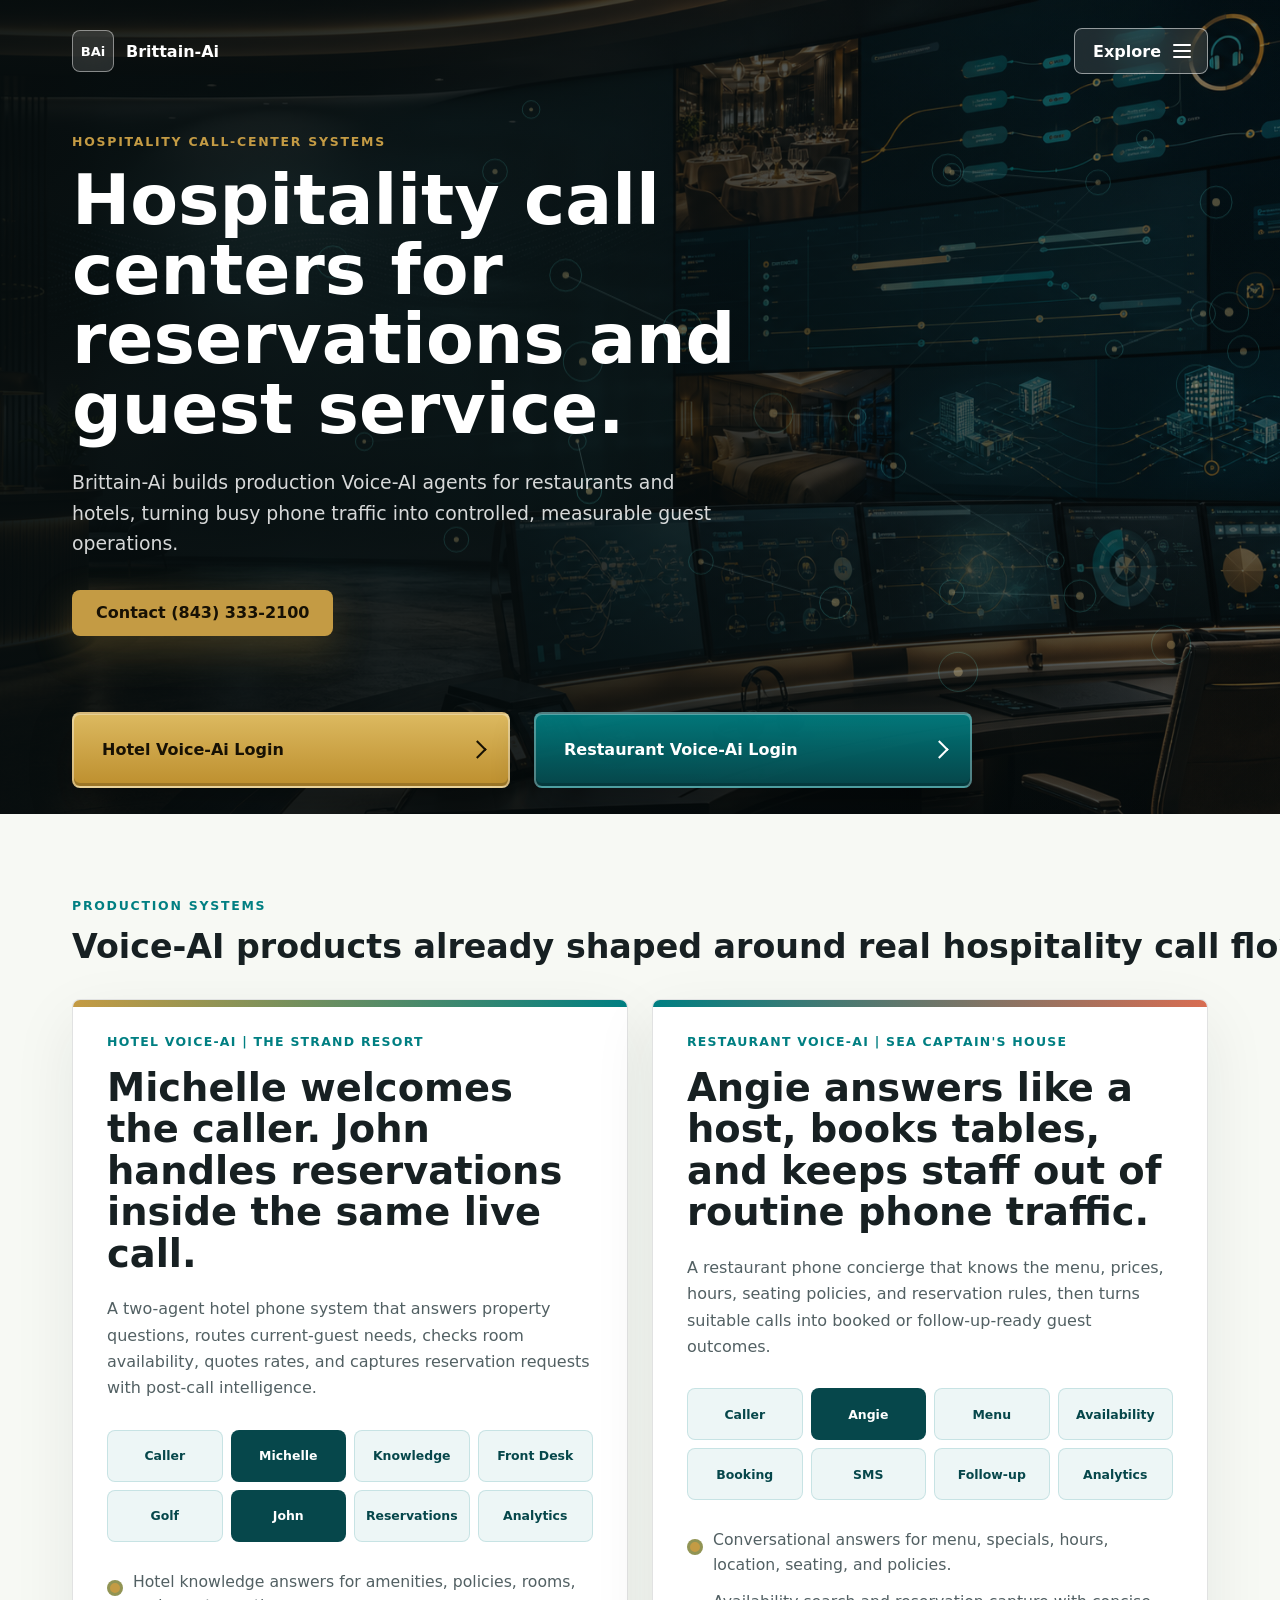
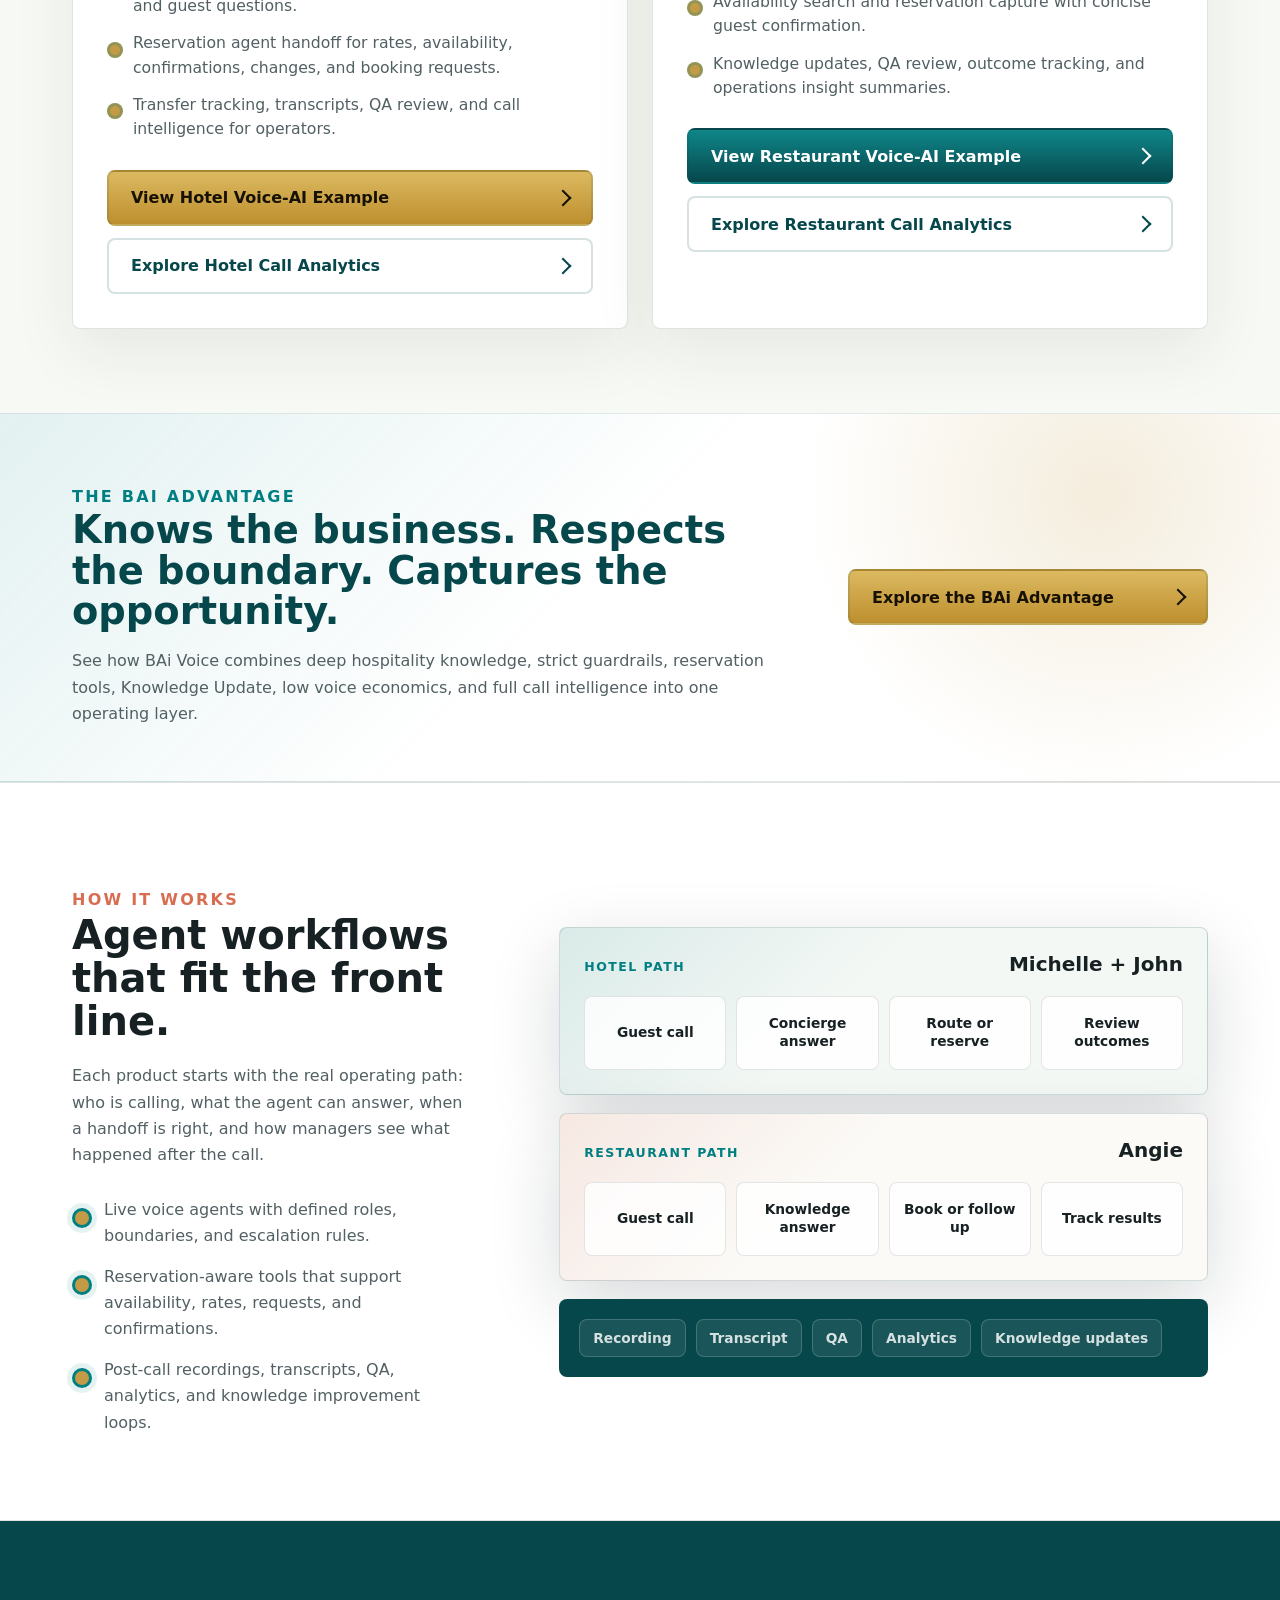
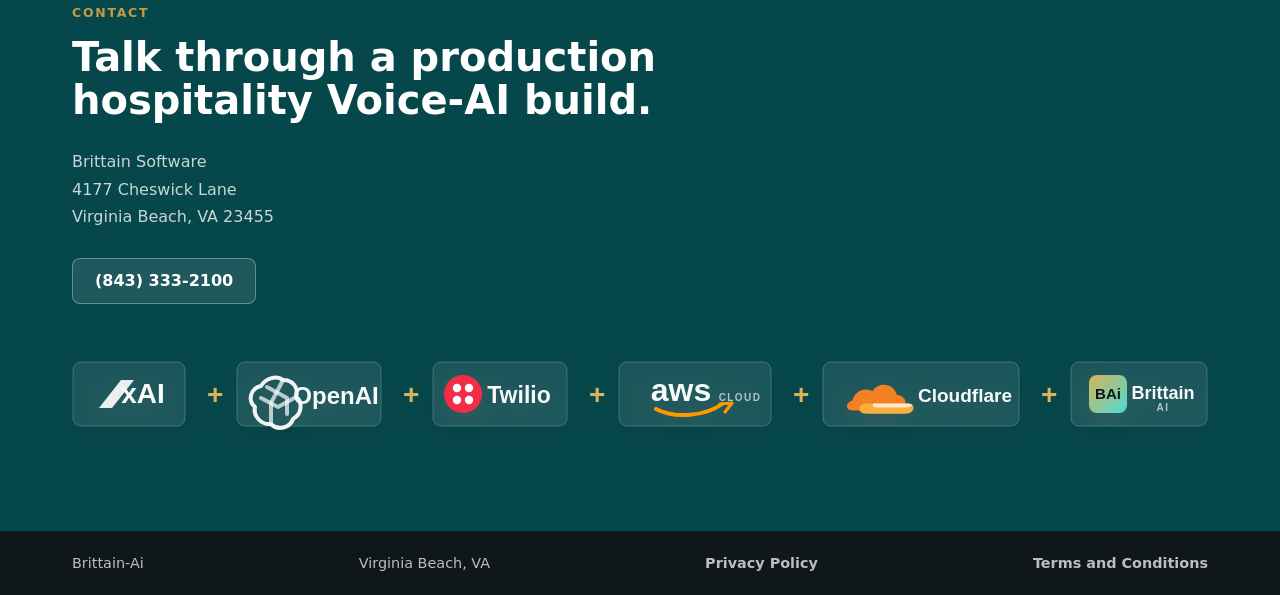
==== commit f6caa560: "Enlarge advantage section kickers" ====
--- a/index.html
+++ b/index.html
@@ -14,7 +14,7 @@
       }
     </script>
     <link rel="preload" href="assets/brittain-operations-hero.png" as="image" />
-    <link rel="stylesheet" href="styles.css?v=bai-advantage-3" />
+    <link rel="stylesheet" href="styles.css?v=bai-advantage-4" />
   </head>
   <body>
     <header class="site-header" aria-label="Brittain-Ai header">
--- a/styles.css
+++ b/styles.css
@@ -1358,6 +1358,10 @@
   align-items: start;
 }
 
+.advantage-heading .section-kicker {
+  font-size: 1.08rem;
+}
+
 .advantage-tool-grid {
   display: grid;
   grid-template-columns: repeat(3, minmax(0, 1fr));
@@ -1456,10 +1460,6 @@
   background: var(--white);
   border-top: 1px solid var(--line);
   border-bottom: 1px solid var(--line);
-}
-
-.advantage-economics-band .section-kicker {
-  font-size: 1.08rem;
 }
 
 .economics-grid {
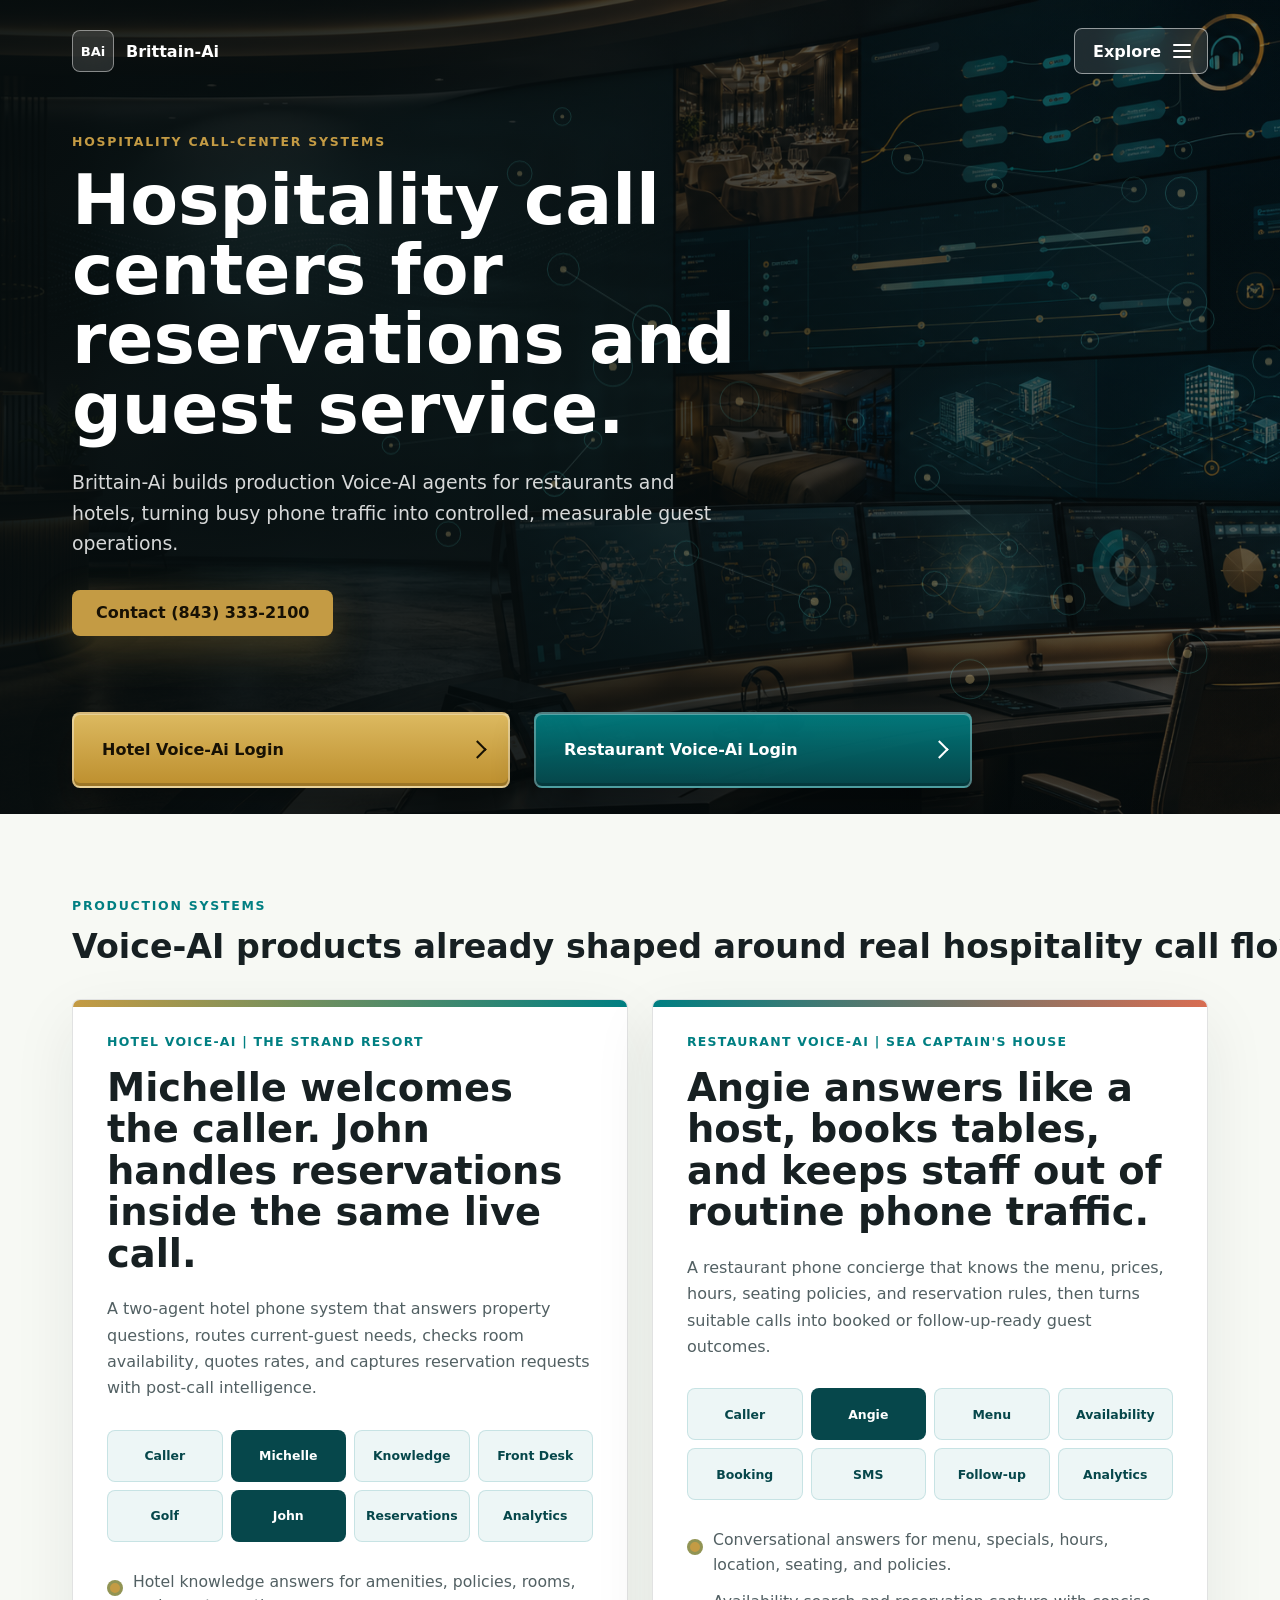
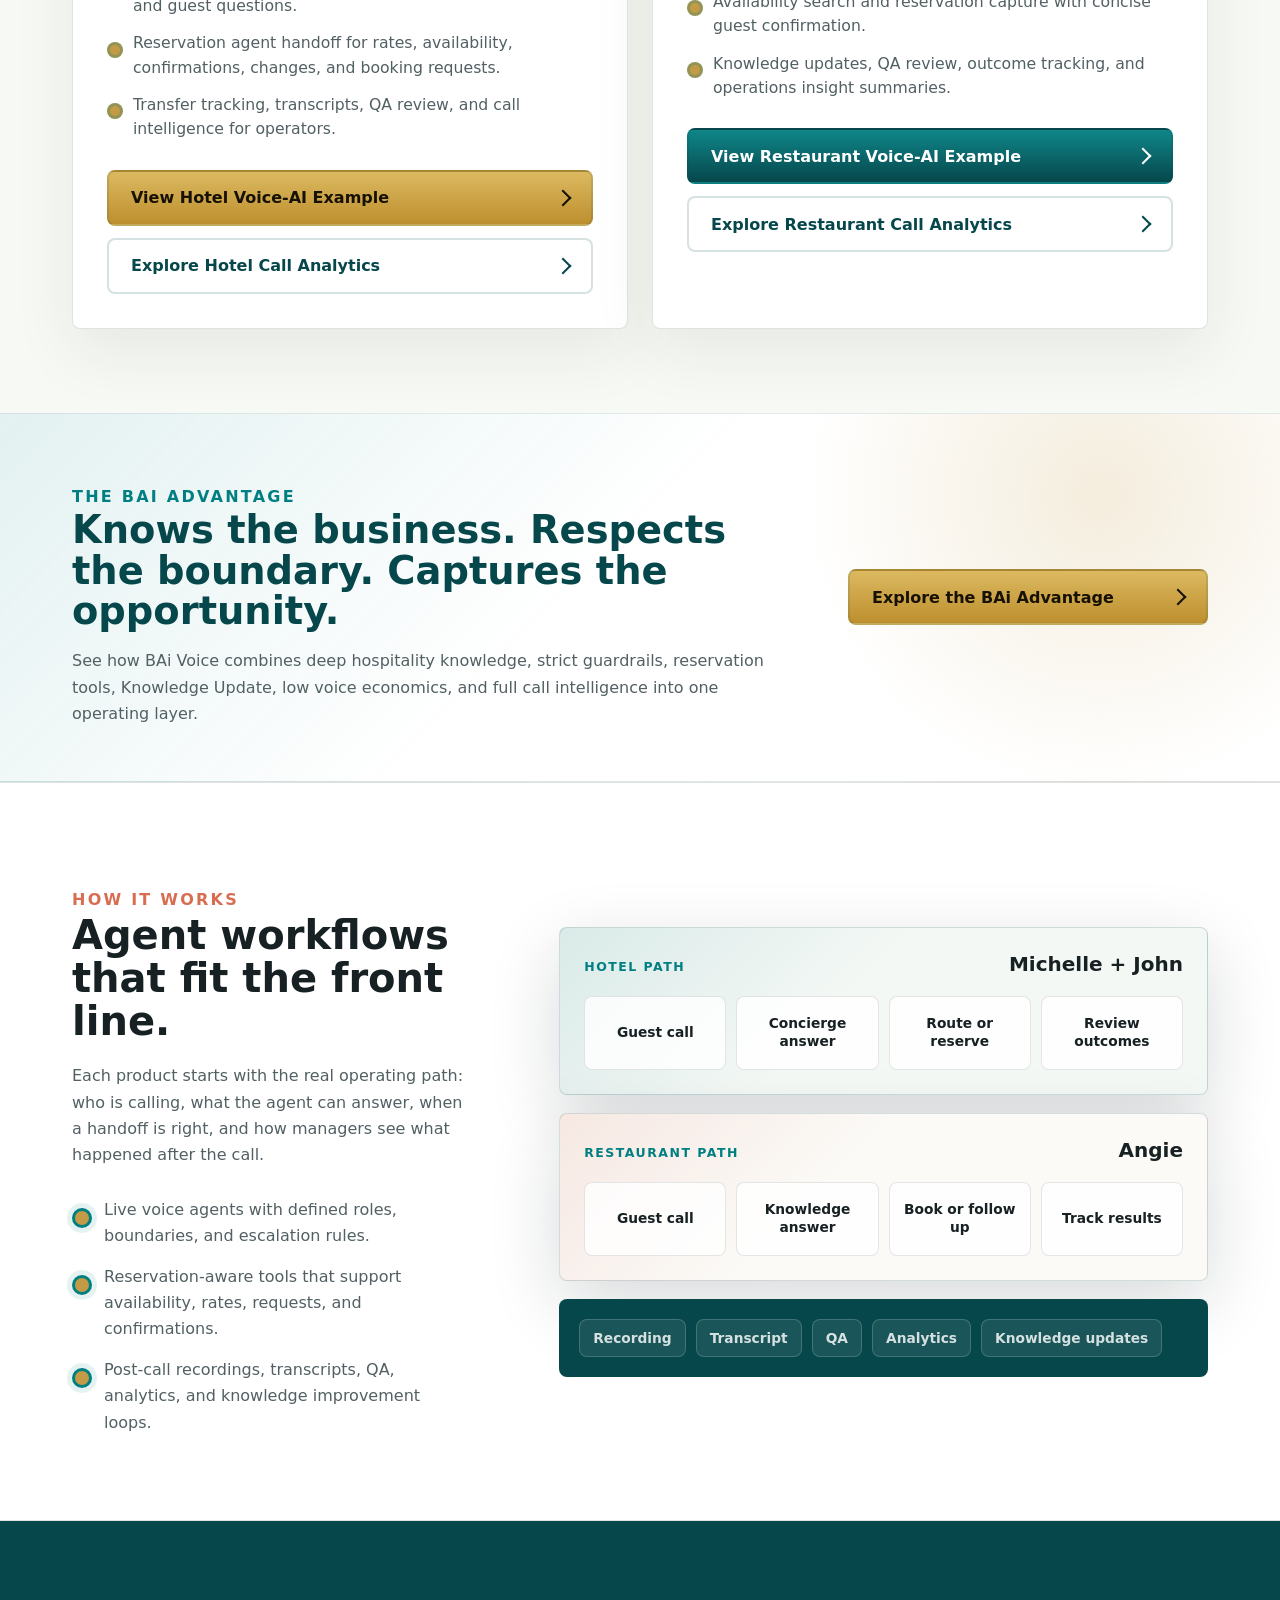
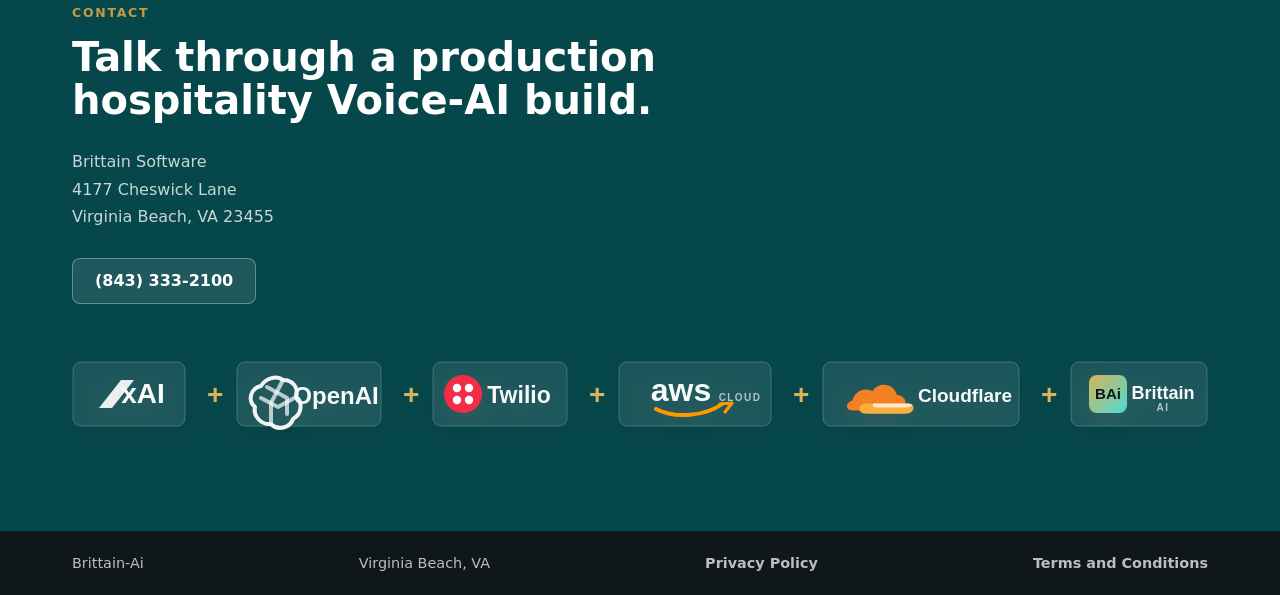
==== commit 5343f383: "Point Hotel login to XAI platform" ====
--- a/index.html
+++ b/index.html
@@ -71,7 +71,7 @@
           <div class="menu-system-access" aria-label="System access">
             <span class="menu-section-label">System access</span>
             <div class="menu-access-grid">
-              <a class="menu-access-link" href="https://qa.brittainsoftware.com/">Hotel Voice-AI Login</a>
+              <a class="menu-access-link" href="https://xai-pilot.brittainsoftware.com/app">Hotel Voice-AI Login</a>
               <a class="menu-access-link" href="https://qa.brittainsoftware.com/sch">Restaurant Voice-AI Login</a>
             </div>
           </div>
@@ -106,7 +106,7 @@
         <div class="hero-login-panel" aria-label="Backend login options">
           <a
             class="login-button login-button-hotel"
-            href="https://qa.brittainsoftware.com/"
+            href="https://xai-pilot.brittainsoftware.com/app"
           >
             <span>Hotel Voice-Ai Login</span>
           </a>
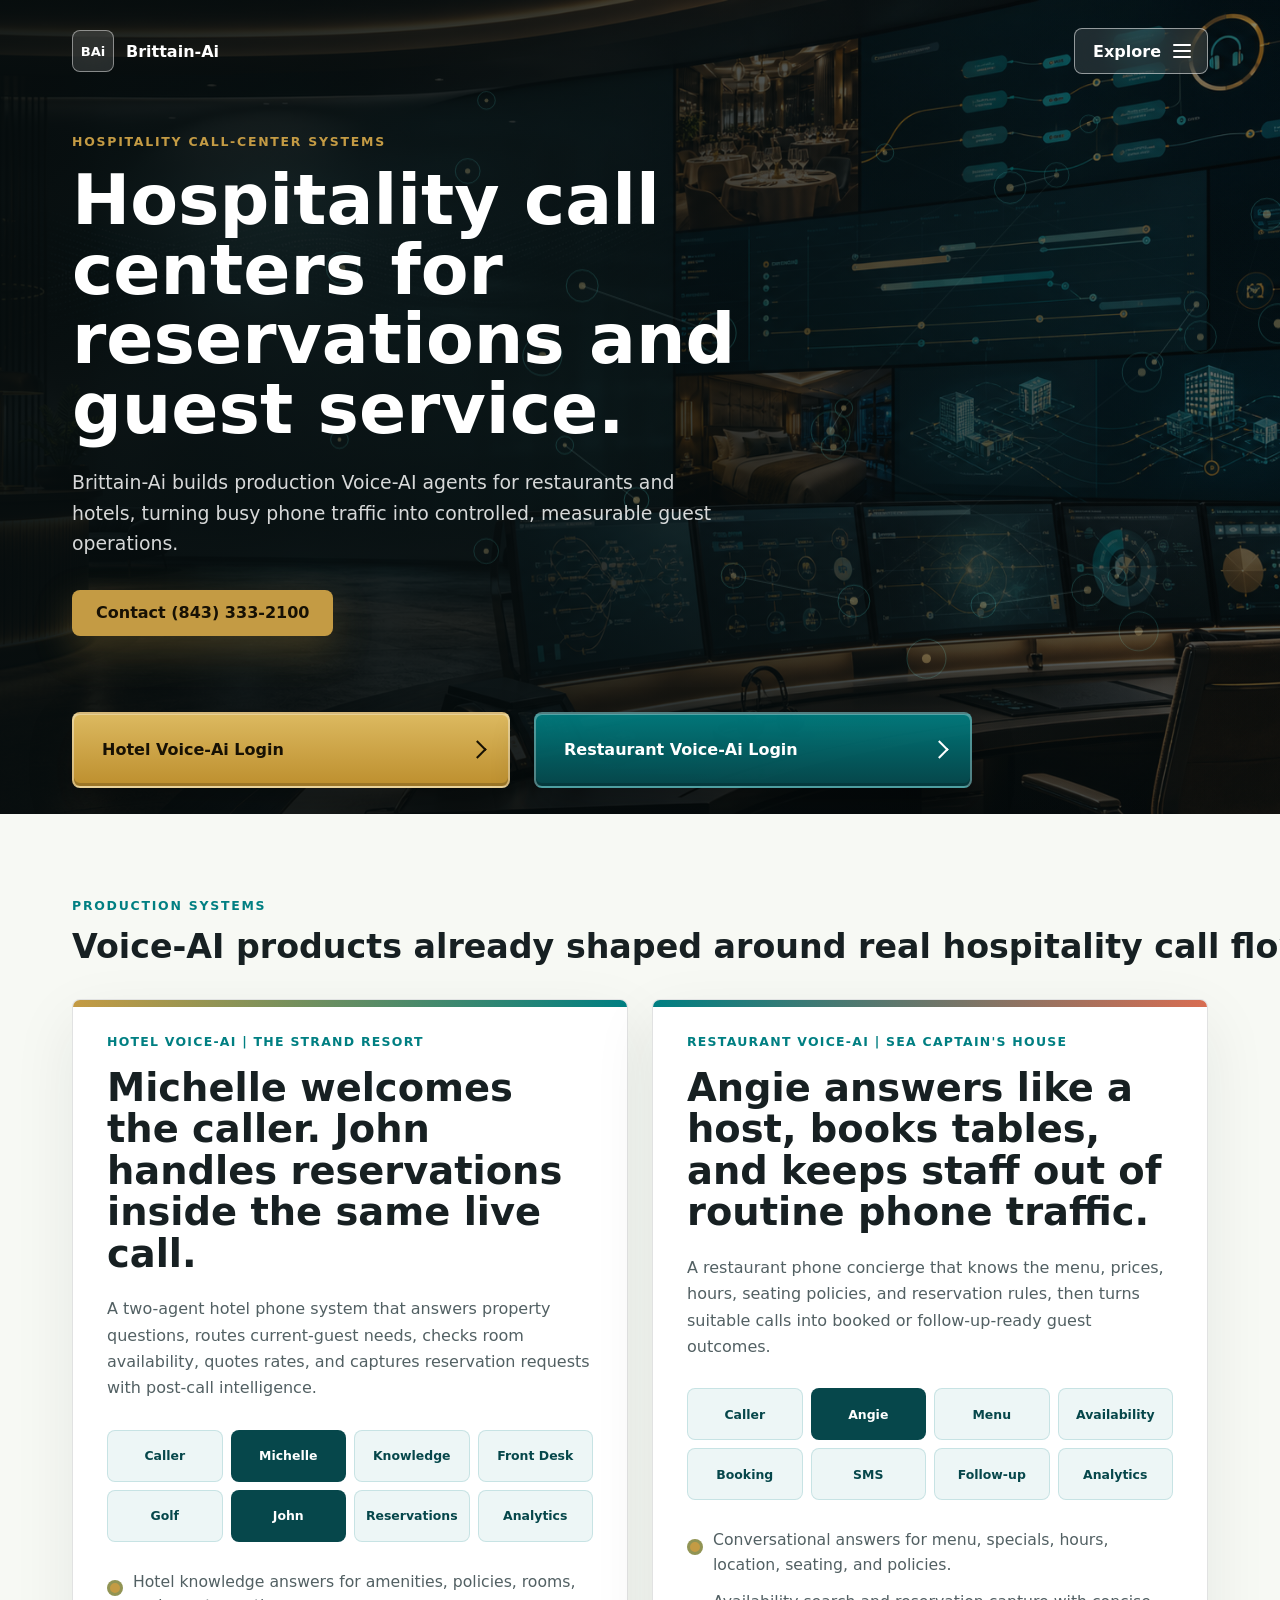
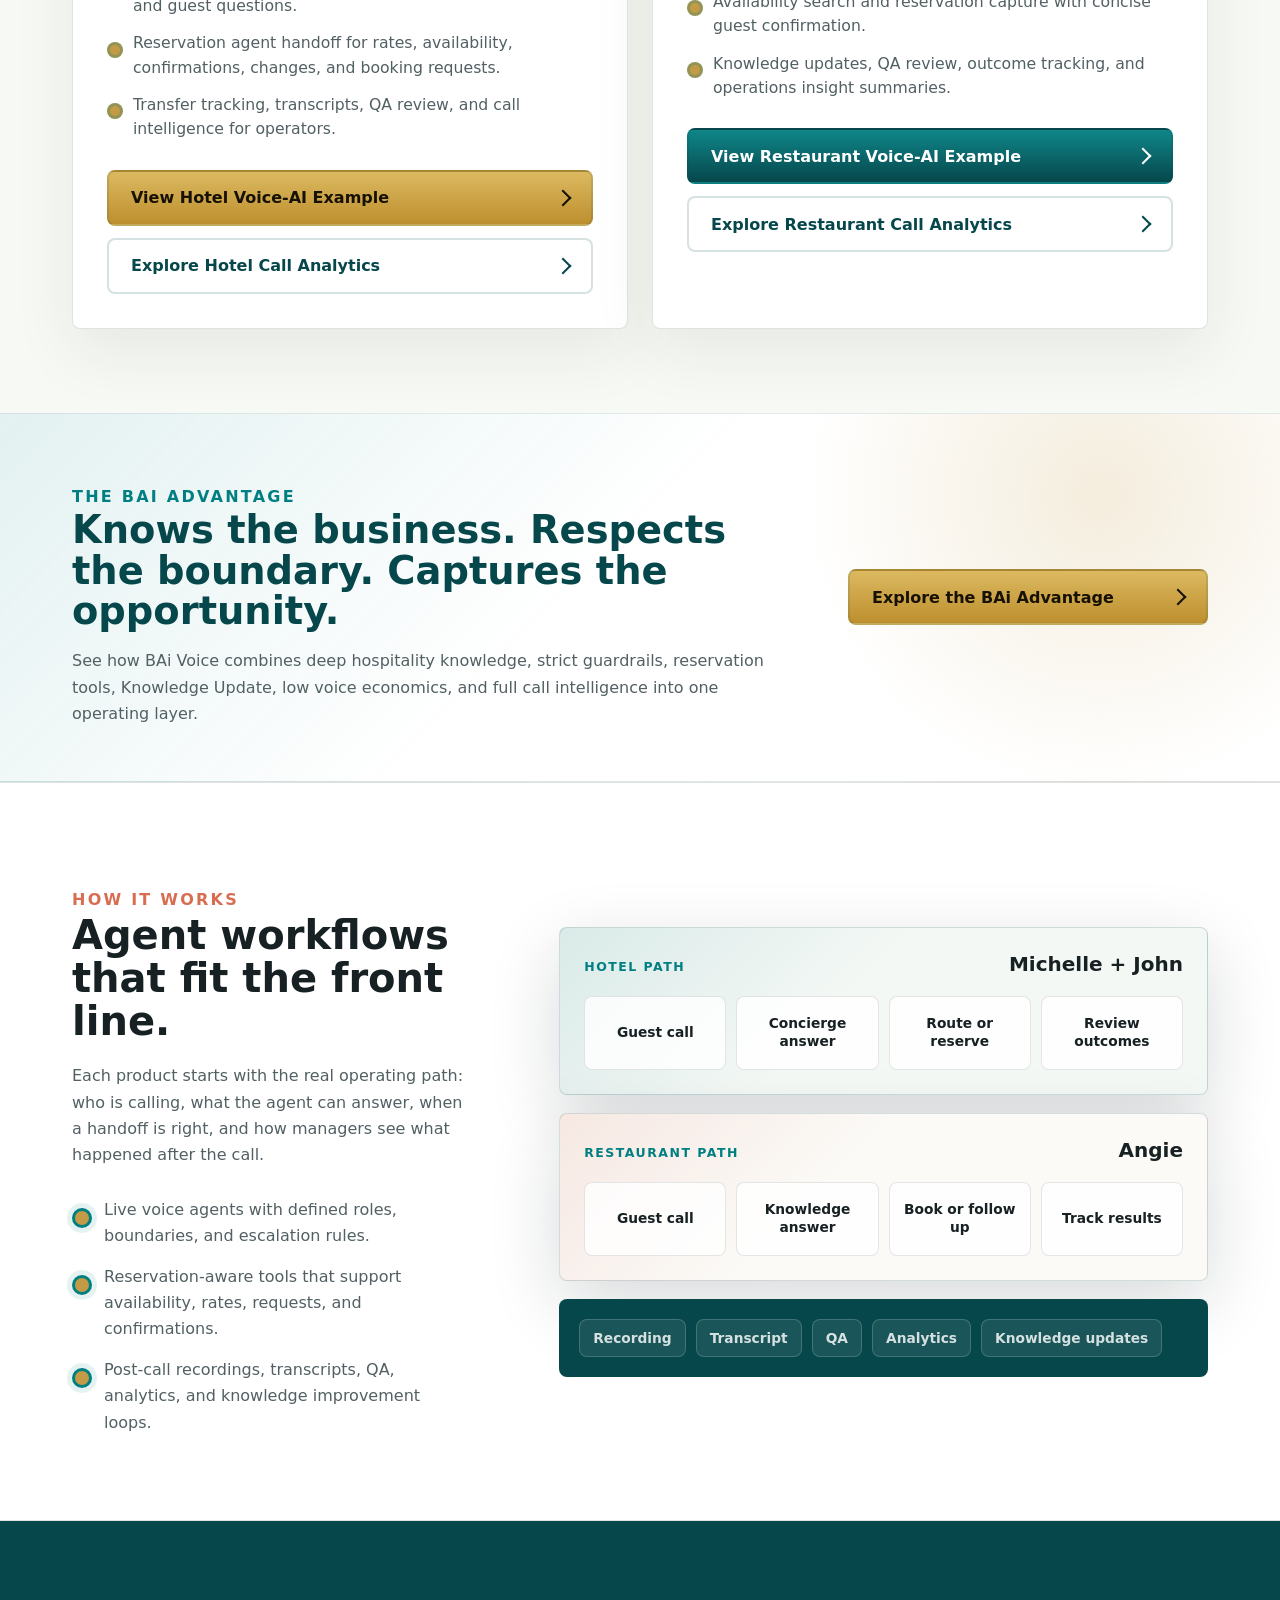
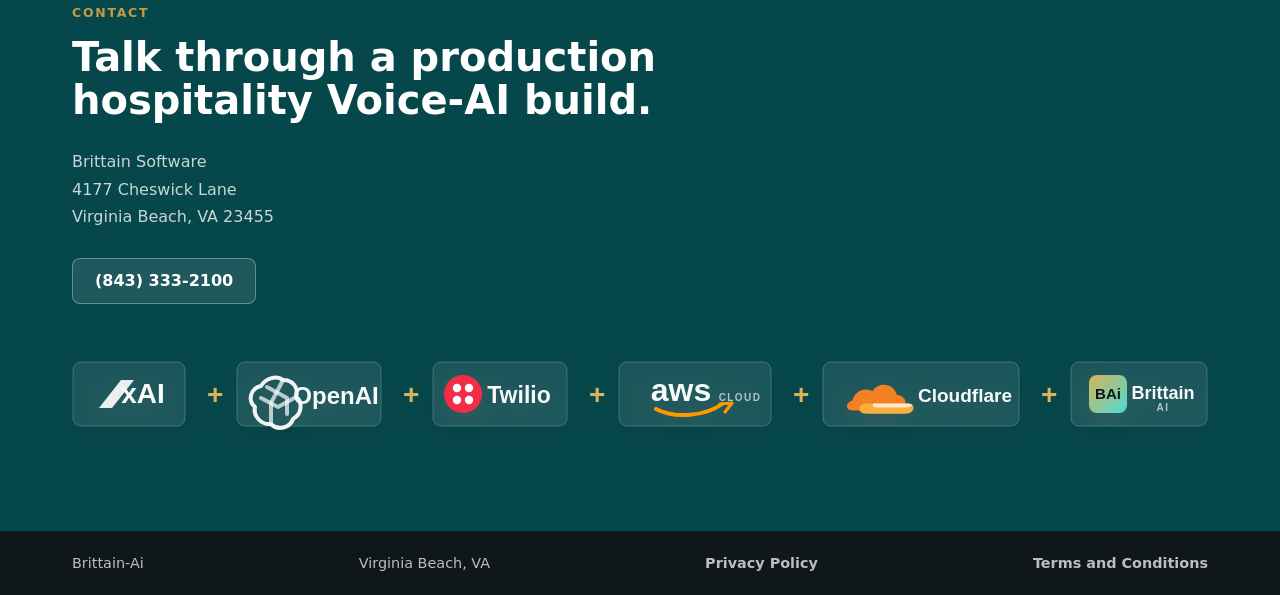
==== commit 8fc2137b: "Route Hotel login through Cloudflare Access" ====
--- a/index.html
+++ b/index.html
@@ -71,7 +71,7 @@
           <div class="menu-system-access" aria-label="System access">
             <span class="menu-section-label">System access</span>
             <div class="menu-access-grid">
-              <a class="menu-access-link" href="https://xai-pilot.brittainsoftware.com/app">Hotel Voice-AI Login</a>
+              <a class="menu-access-link" href="https://qa-xai-hotel.brittainsoftware.com/app/">Hotel Voice-AI Login</a>
               <a class="menu-access-link" href="https://qa.brittainsoftware.com/sch">Restaurant Voice-AI Login</a>
             </div>
           </div>
@@ -106,7 +106,7 @@
         <div class="hero-login-panel" aria-label="Backend login options">
           <a
             class="login-button login-button-hotel"
-            href="https://xai-pilot.brittainsoftware.com/app"
+            href="https://qa-xai-hotel.brittainsoftware.com/app/"
           >
             <span>Hotel Voice-Ai Login</span>
           </a>
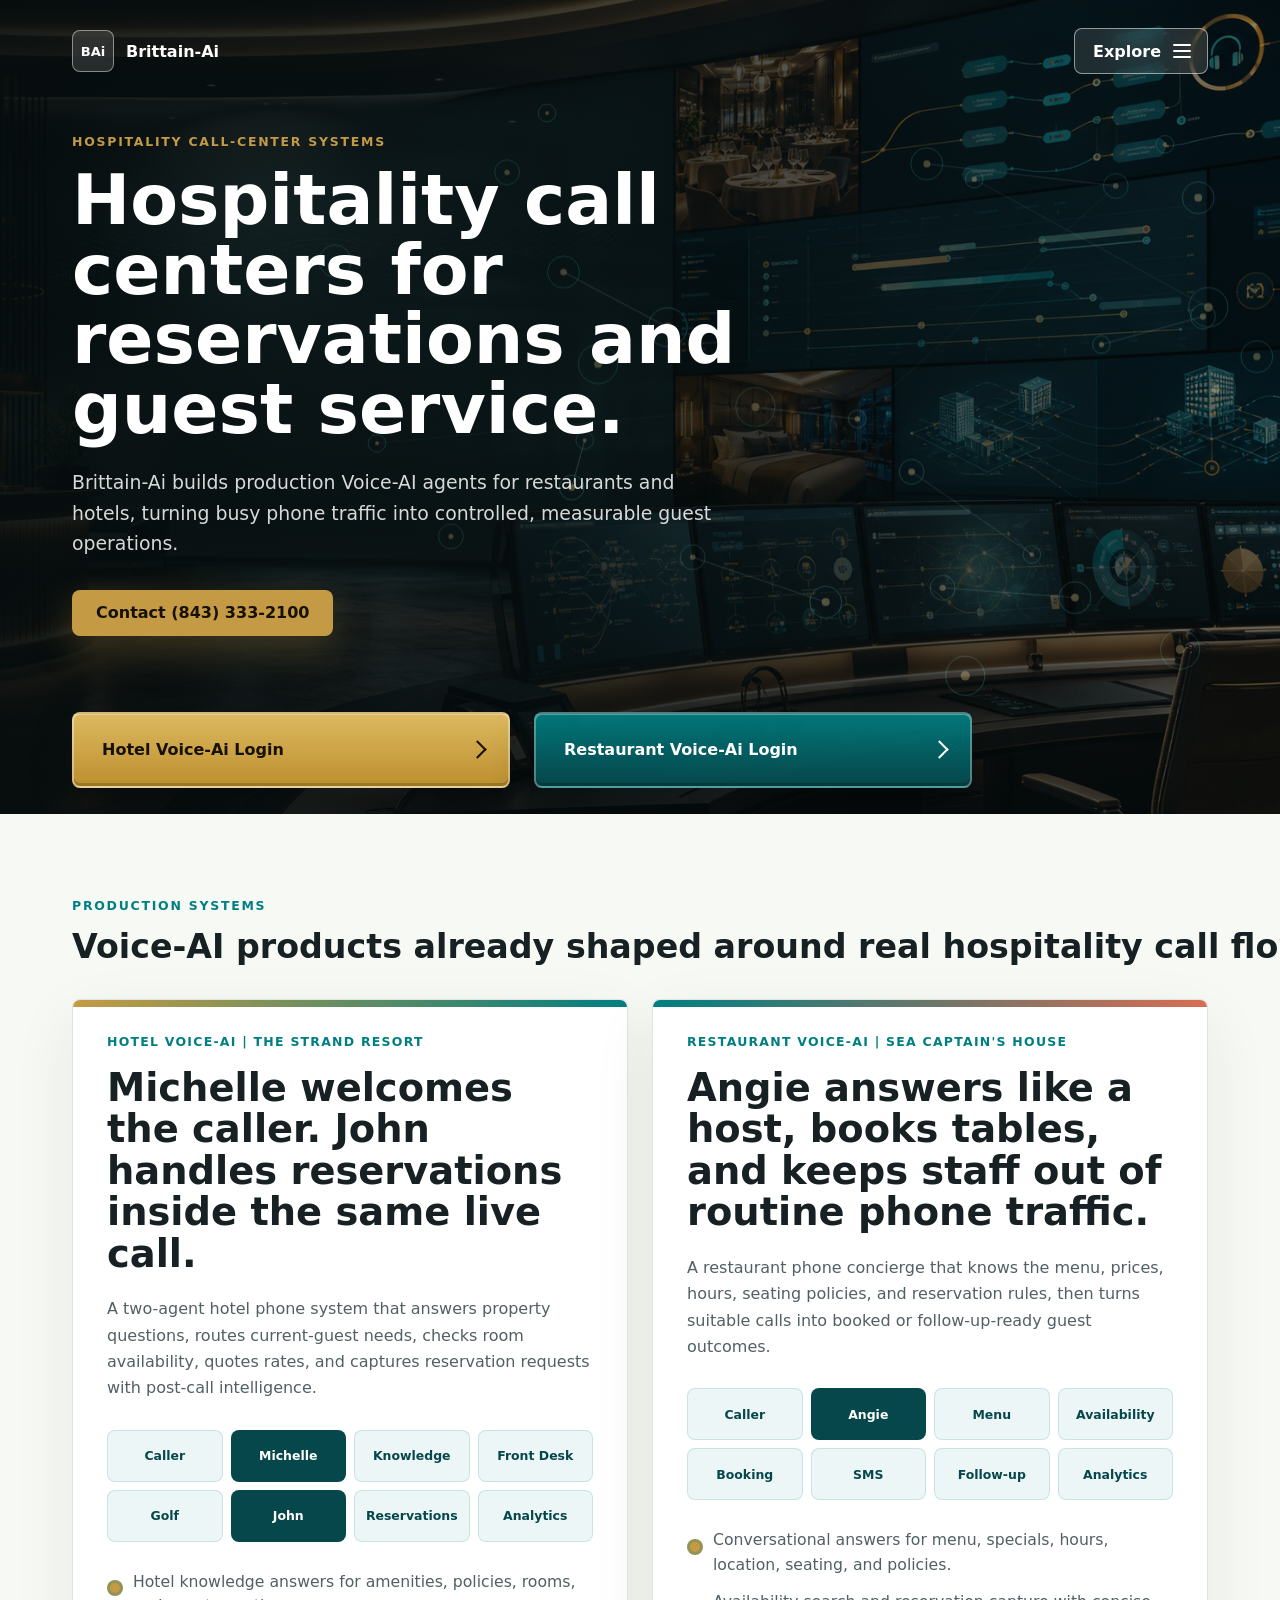
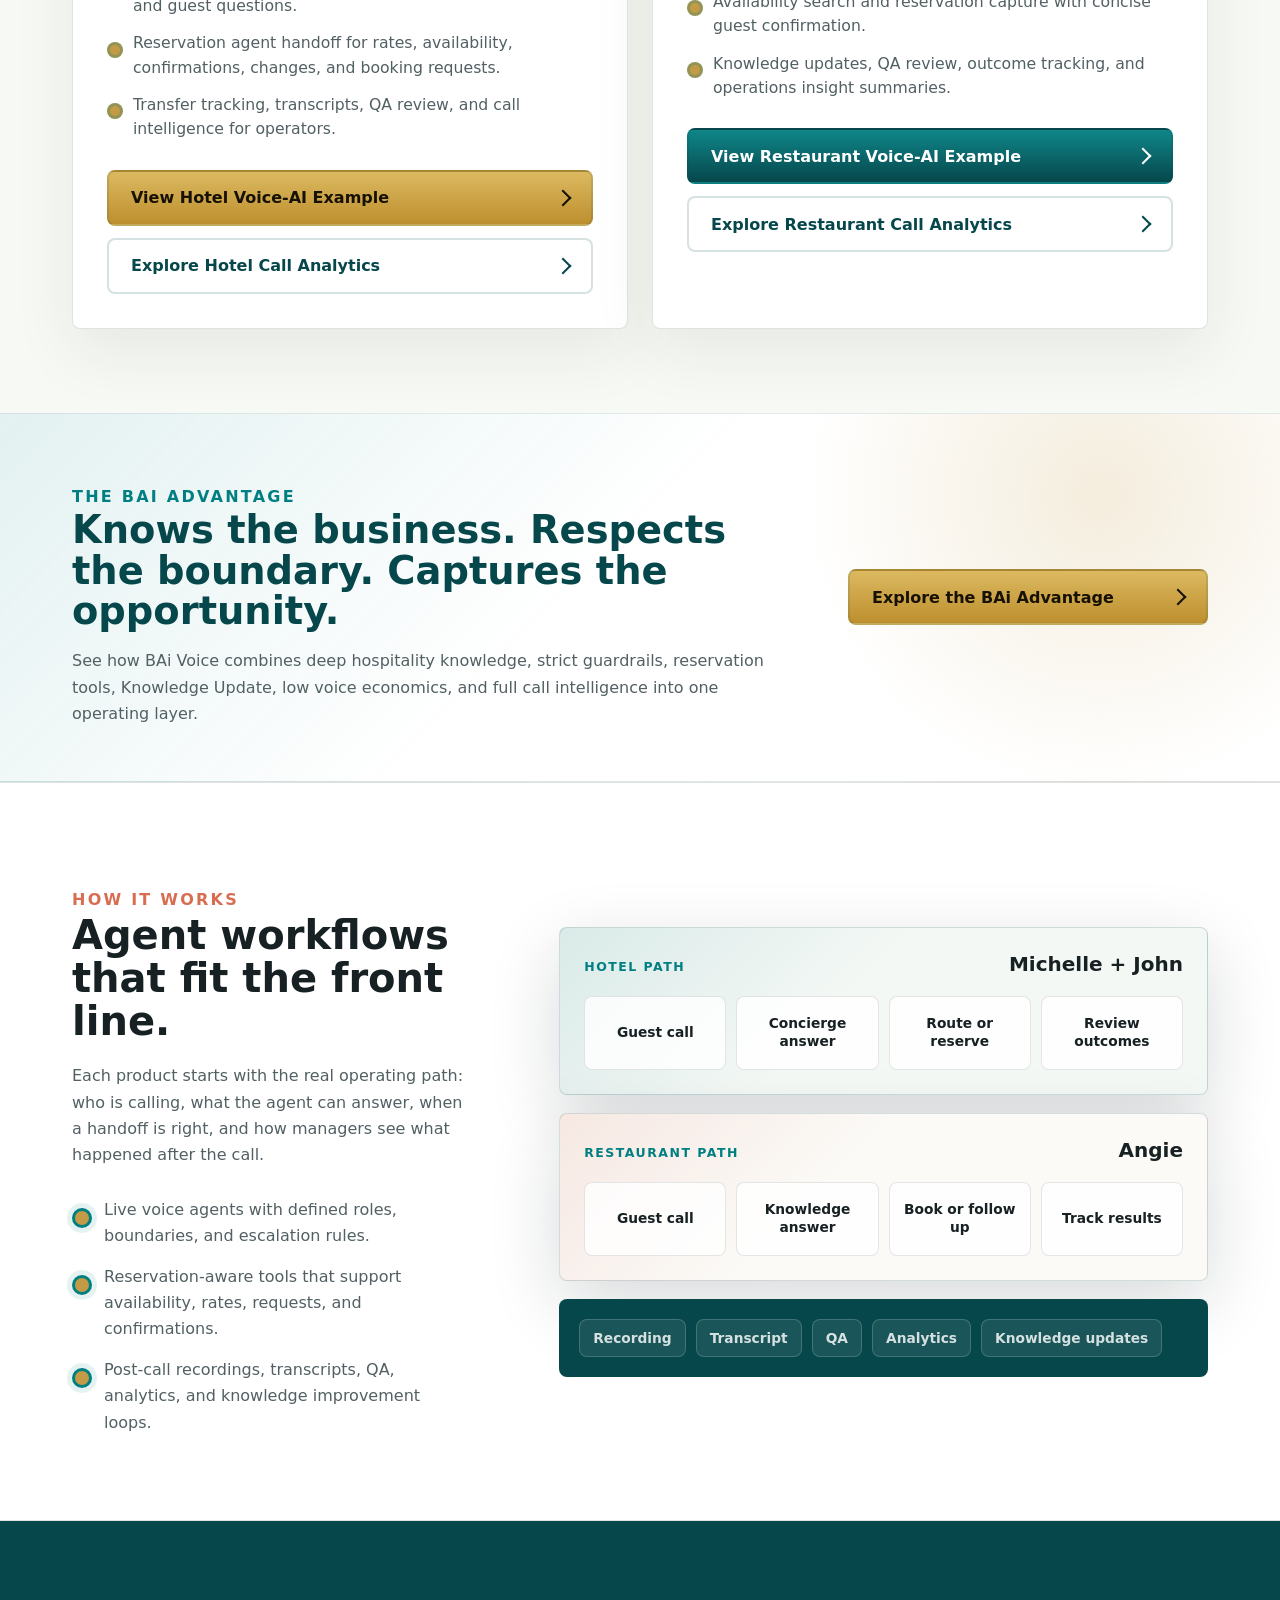
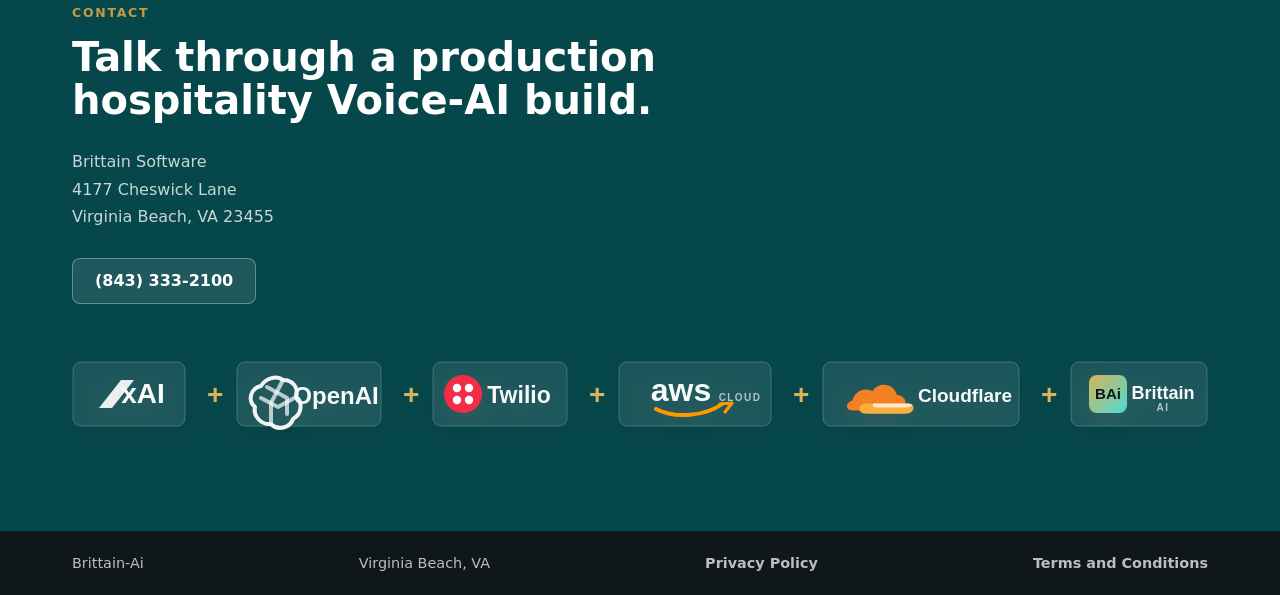
==== commit 3ee506b9: "Point restaurant login links to XAi Restaurant Platform" ====
--- a/index.html
+++ b/index.html
@@ -72,7 +72,7 @@
             <span class="menu-section-label">System access</span>
             <div class="menu-access-grid">
               <a class="menu-access-link" href="https://qa-xai-hotel.brittainsoftware.com/app/">Hotel Voice-AI Login</a>
-              <a class="menu-access-link" href="https://qa.brittainsoftware.com/sch">Restaurant Voice-AI Login</a>
+              <a class="menu-access-link" href="https://qa-xai-restaurant.brittainsoftware.com">Restaurant Voice-AI Login</a>
             </div>
           </div>
         </div>
@@ -112,7 +112,7 @@
           </a>
           <a
             class="login-button login-button-restaurant"
-            href="https://qa.brittainsoftware.com/sch"
+            href="https://qa-xai-restaurant.brittainsoftware.com"
           >
             <span>Restaurant Voice-Ai Login</span>
           </a>
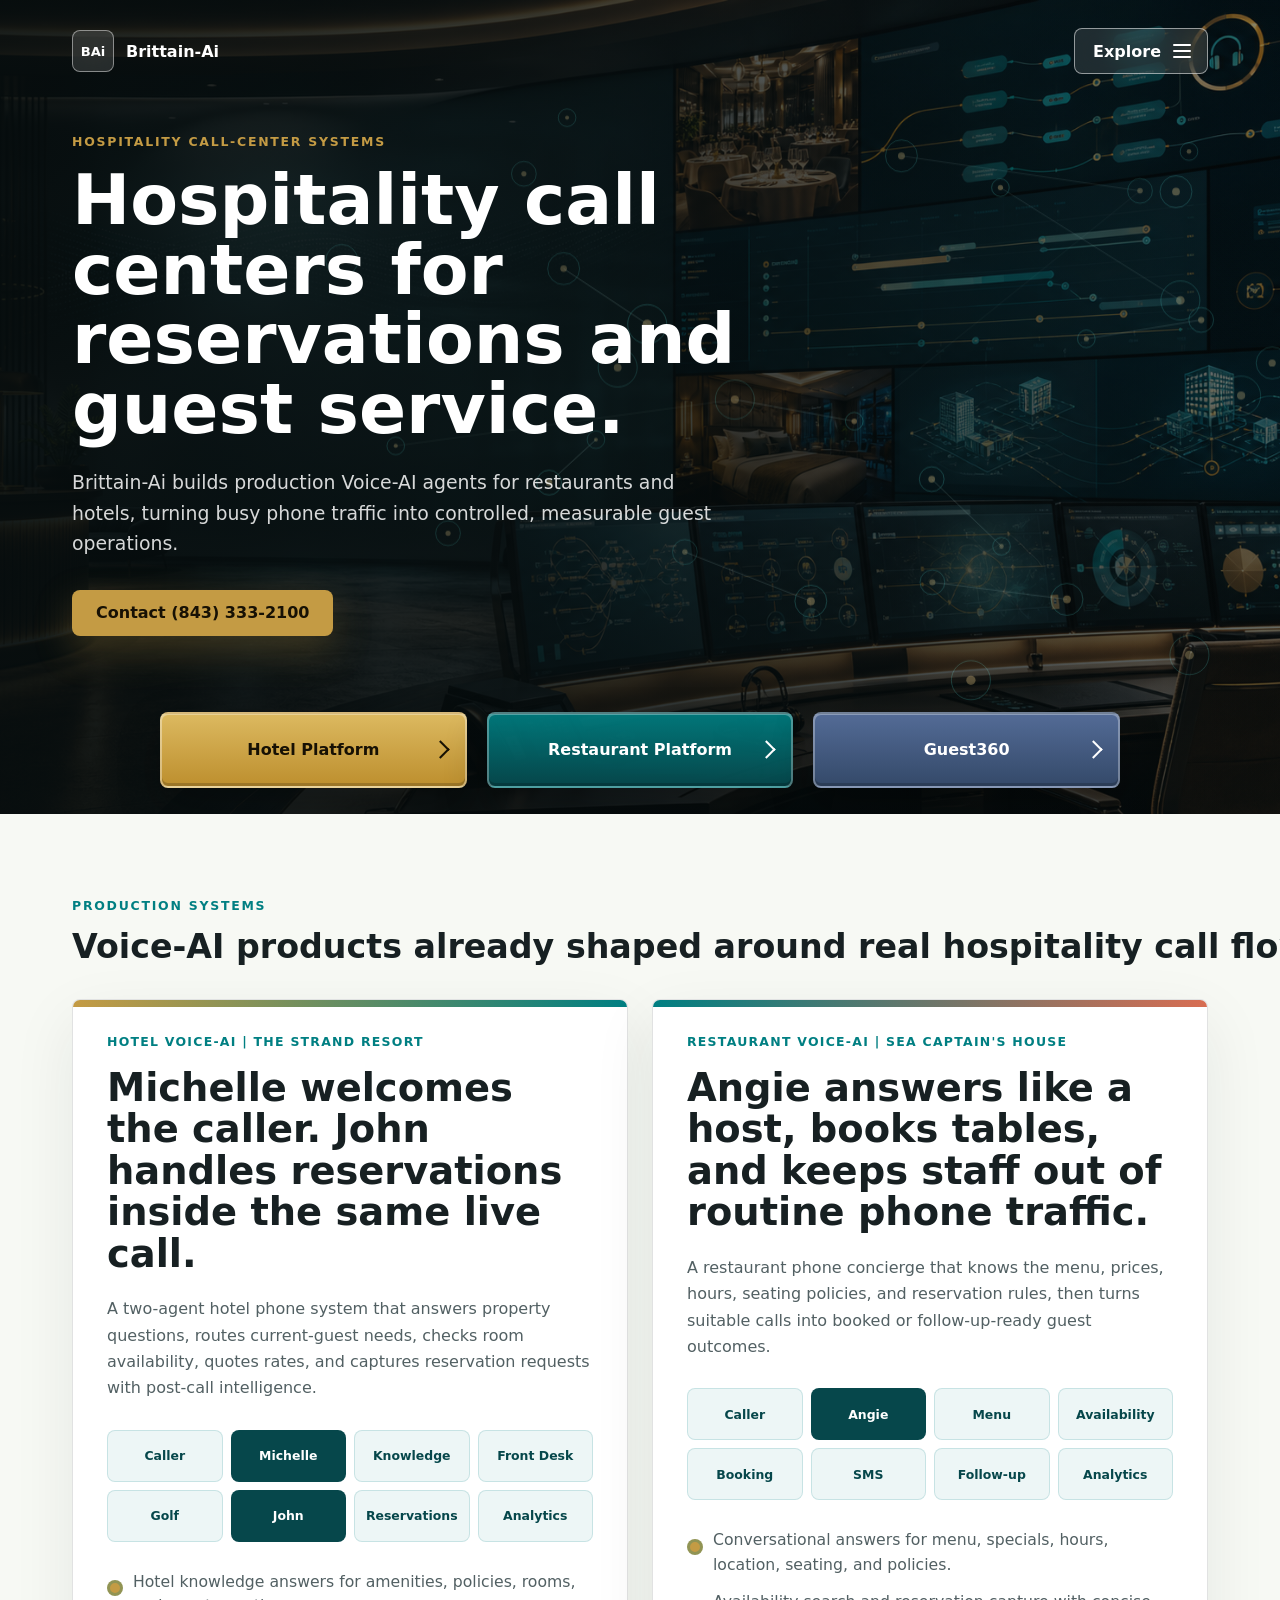
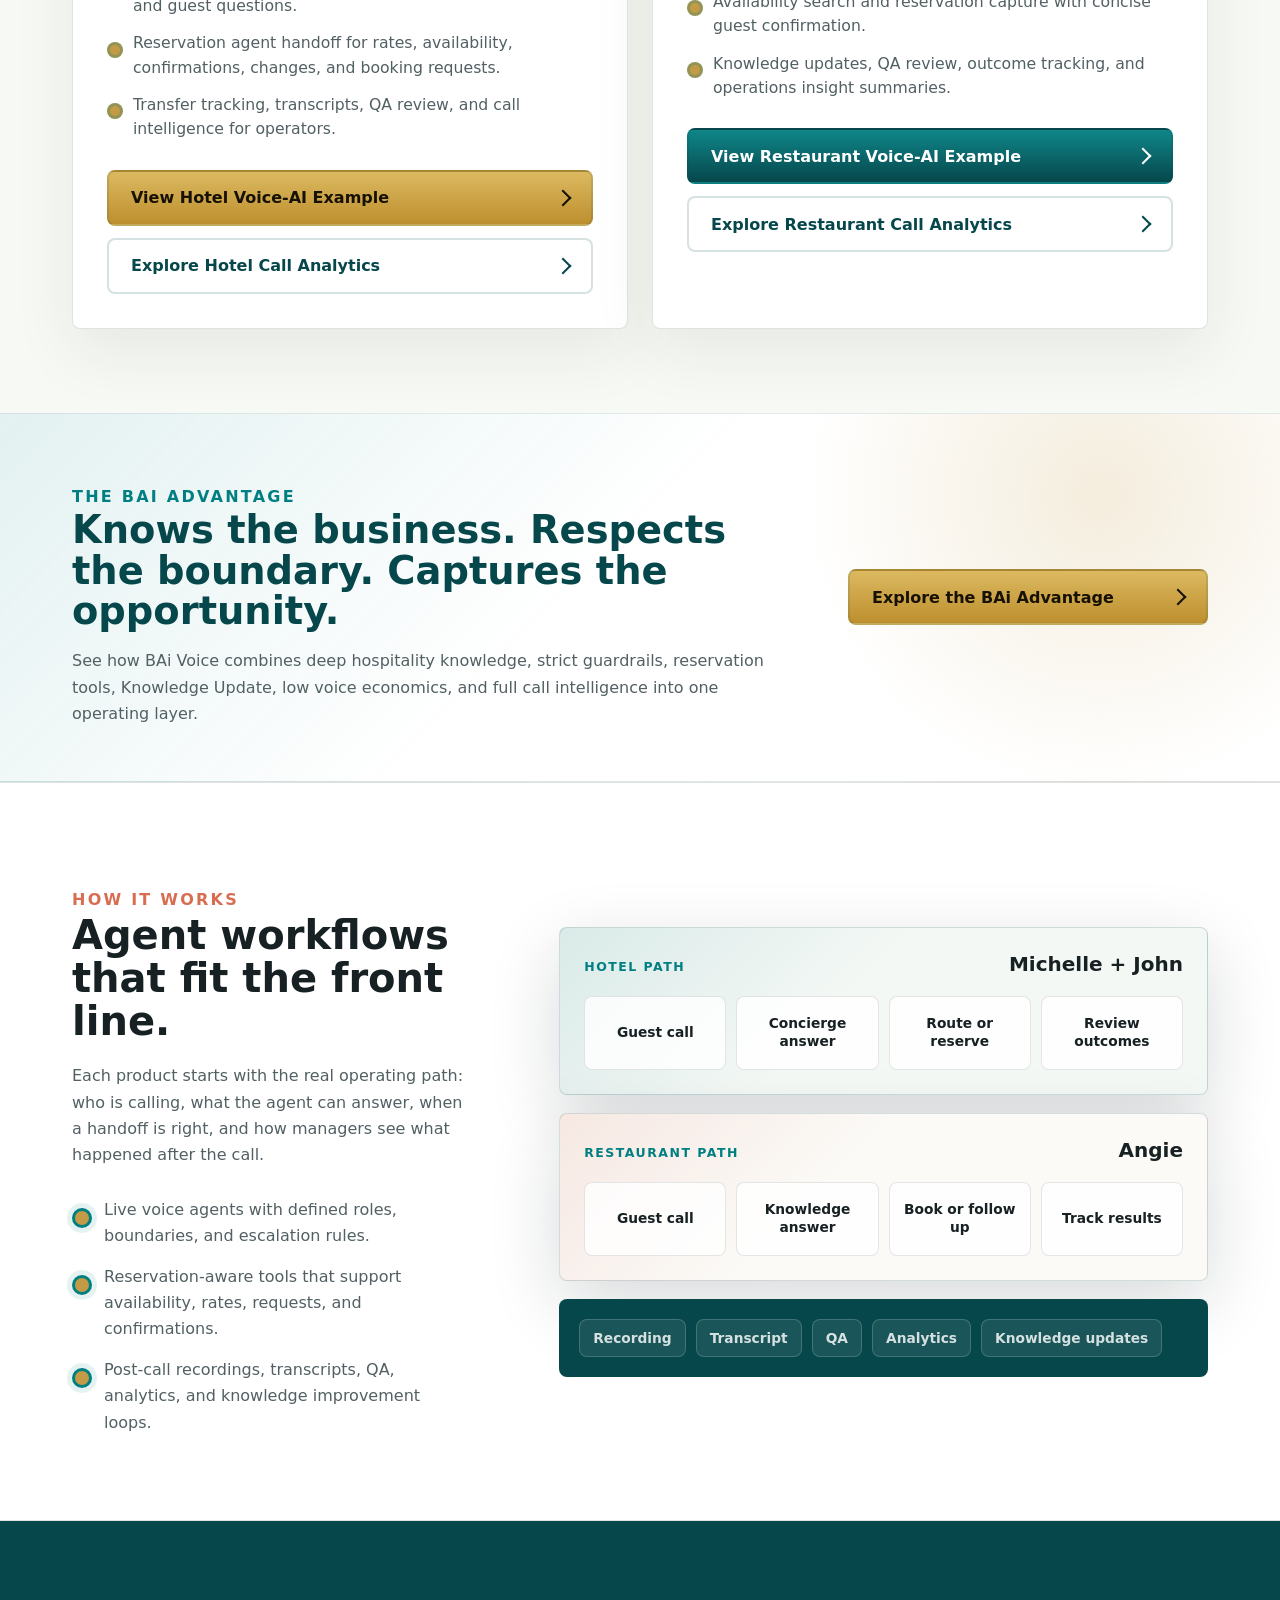
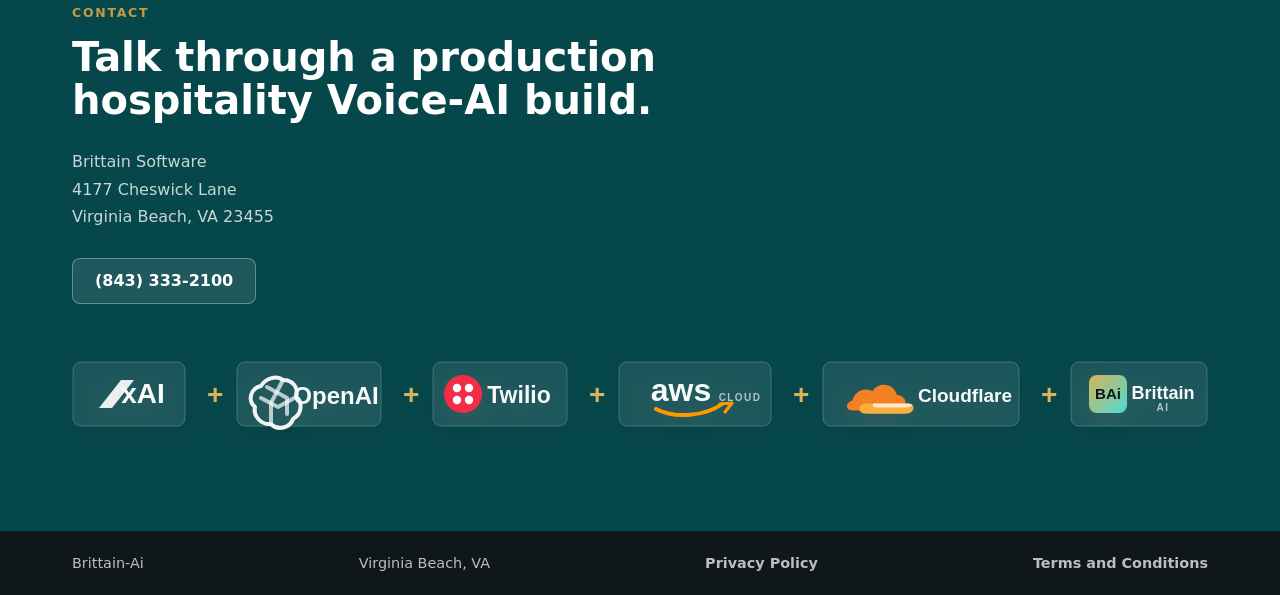
==== commit dcdf844e: "Add Guest360 platform access and establish website release baseline" ====
--- a/index.html
+++ b/index.html
@@ -14,7 +14,7 @@
       }
     </script>
     <link rel="preload" href="assets/brittain-operations-hero.png" as="image" />
-    <link rel="stylesheet" href="styles.css?v=bai-advantage-4" />
+    <link rel="stylesheet" href="styles.css?v=guest360-1" />
   </head>
   <body>
     <header class="site-header" aria-label="Brittain-Ai header">
@@ -103,18 +103,24 @@
           <a class="primary-action" href="tel:+18433332100">Contact (843) 333-2100</a>
         </div>
 
-        <div class="hero-login-panel" aria-label="Backend login options">
+        <div class="hero-login-panel" aria-label="Platform access">
           <a
             class="login-button login-button-hotel"
             href="https://qa-xai-hotel.brittainsoftware.com/app/"
           >
-            <span>Hotel Voice-Ai Login</span>
+            <span>Hotel Platform</span>
           </a>
           <a
             class="login-button login-button-restaurant"
             href="https://qa-xai-restaurant.brittainsoftware.com"
           >
-            <span>Restaurant Voice-Ai Login</span>
+            <span>Restaurant Platform</span>
+          </a>
+          <a
+            class="login-button login-button-guest360"
+            href="https://guest360.brittainsoftware.com/app/"
+          >
+            <span>Guest360</span>
           </a>
         </div>
       </section>
--- a/styles.css
+++ b/styles.css
@@ -403,22 +403,22 @@
 
 .hero-login-panel {
   align-self: end;
-  display: flex;
-  flex-wrap: wrap;
-  gap: 24px;
-  width: min(900px, 100%);
-  margin-top: 30px;
+  display: grid;
+  grid-template-columns: repeat(3, minmax(0, 1fr));
+  gap: 20px;
+  width: min(960px, 100%);
+  margin: 30px auto 0;
 }
 
 .login-button {
   position: relative;
-  flex: 1 1 330px;
+  min-width: 0;
   min-height: 76px;
   display: flex;
   align-items: center;
   justify-content: space-between;
   gap: 18px;
-  padding: 0 24px 0 28px;
+  padding: 0 36px;
   border: 2px solid rgba(255, 255, 255, 0.36);
   border-radius: 8px;
   background:
@@ -443,6 +443,8 @@
 }
 
 .login-button::after {
+  position: absolute;
+  right: 18px;
   width: 11px;
   height: 11px;
   flex: 0 0 auto;
@@ -454,6 +456,7 @@
 
 .login-button span {
   flex: 1 1 auto;
+  text-align: center;
 }
 
 .login-button-hotel {
@@ -466,6 +469,11 @@
 .login-button-restaurant {
   background:
     linear-gradient(180deg, rgba(0, 127, 130, 0.92), rgba(6, 71, 75, 0.98));
+  border-color: rgba(255, 255, 255, 0.3);
+}
+
+.login-button-guest360 {
+  background: linear-gradient(180deg, #536b96, #344969);
   border-color: rgba(255, 255, 255, 0.3);
 }
 
@@ -2918,6 +2926,22 @@
   }
 }
 
+@media (max-width: 900px) {
+  .hero {
+    max-height: none;
+  }
+
+  .hero-login-panel {
+    grid-template-columns: 1fr;
+    max-width: 420px;
+    gap: 12px;
+  }
+
+  .login-button {
+    min-height: 64px;
+  }
+}
+
 @media (max-width: 680px) {
   .site-header {
     padding: 18px;
@@ -2987,13 +3011,14 @@
   }
 
   .hero-login-panel {
+    grid-template-columns: 1fr;
+    max-width: 420px;
     gap: 12px;
   }
 
   .login-button {
-    flex-basis: 100%;
     min-height: 58px;
-    padding: 0 18px;
+    padding: 0 36px;
     font-size: 0.84rem;
   }
 
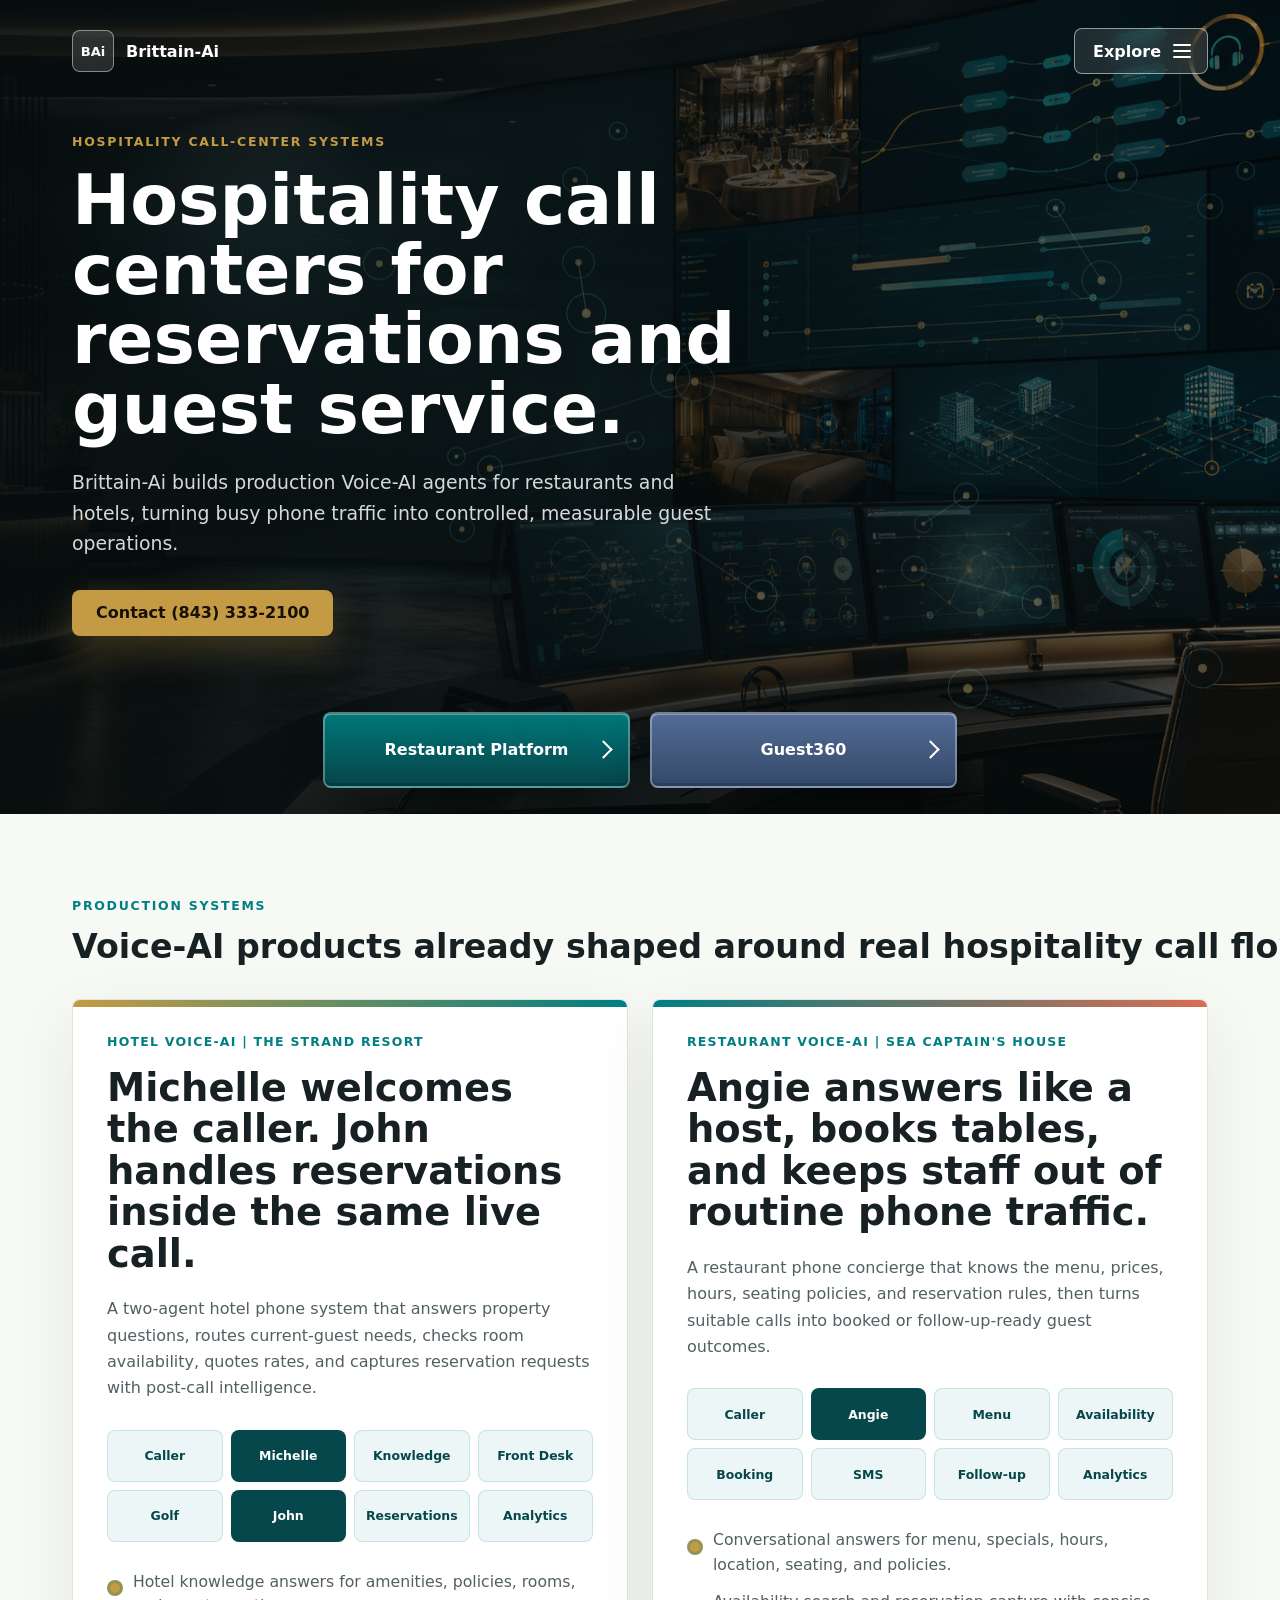
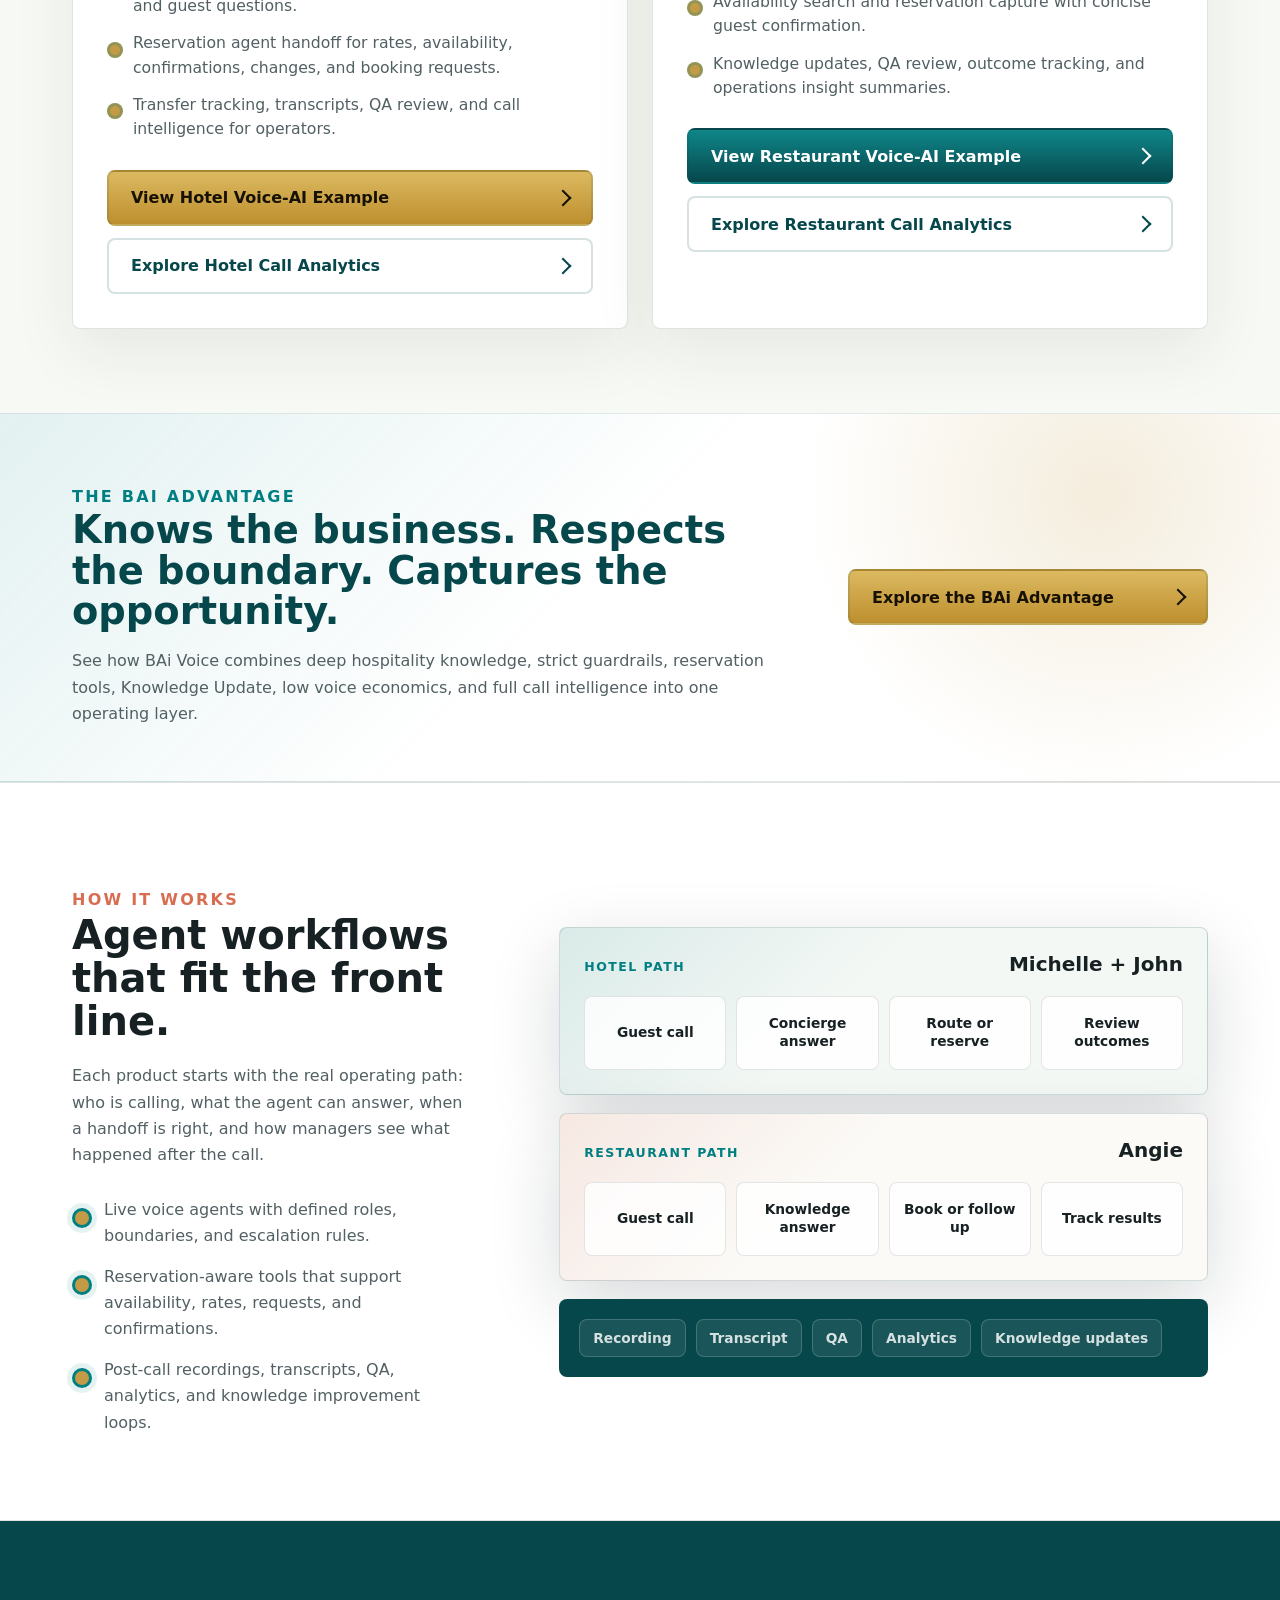
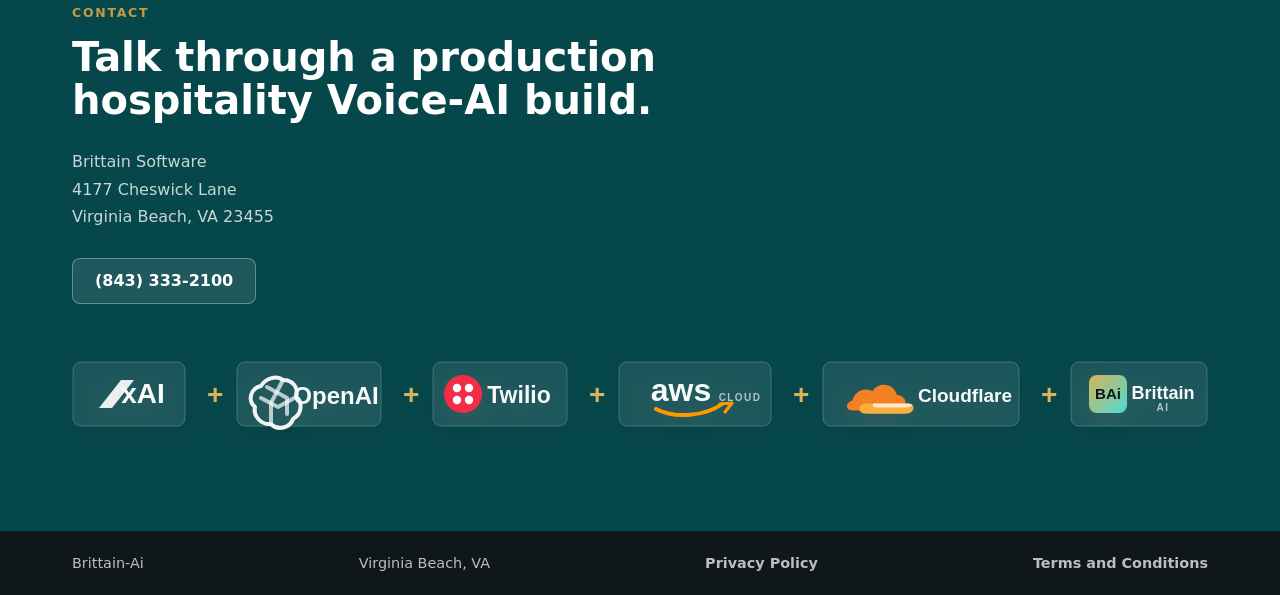
==== commit 1461416e: "Remove Hotel Platform button from home page and center remaining platform buttons Co-Authored-By: Cl" ====
--- a/index.html
+++ b/index.html
@@ -105,12 +105,6 @@
 
         <div class="hero-login-panel" aria-label="Platform access">
           <a
-            class="login-button login-button-hotel"
-            href="https://qa-xai-hotel.brittainsoftware.com/app/"
-          >
-            <span>Hotel Platform</span>
-          </a>
-          <a
             class="login-button login-button-restaurant"
             href="https://qa-xai-restaurant.brittainsoftware.com"
           >
--- a/styles.css
+++ b/styles.css
@@ -404,9 +404,9 @@
 .hero-login-panel {
   align-self: end;
   display: grid;
-  grid-template-columns: repeat(3, minmax(0, 1fr));
+  grid-template-columns: repeat(2, minmax(0, 1fr));
   gap: 20px;
-  width: min(960px, 100%);
+  width: min(634px, 100%);
   margin: 30px auto 0;
 }
 
@@ -459,13 +459,6 @@
   text-align: center;
 }
 
-.login-button-hotel {
-  background:
-    linear-gradient(180deg, #dcb960, #bd8f2e);
-  color: #171104;
-  border-color: rgba(255, 255, 255, 0.36);
-}
-
 .login-button-restaurant {
   background:
     linear-gradient(180deg, rgba(0, 127, 130, 0.92), rgba(6, 71, 75, 0.98));
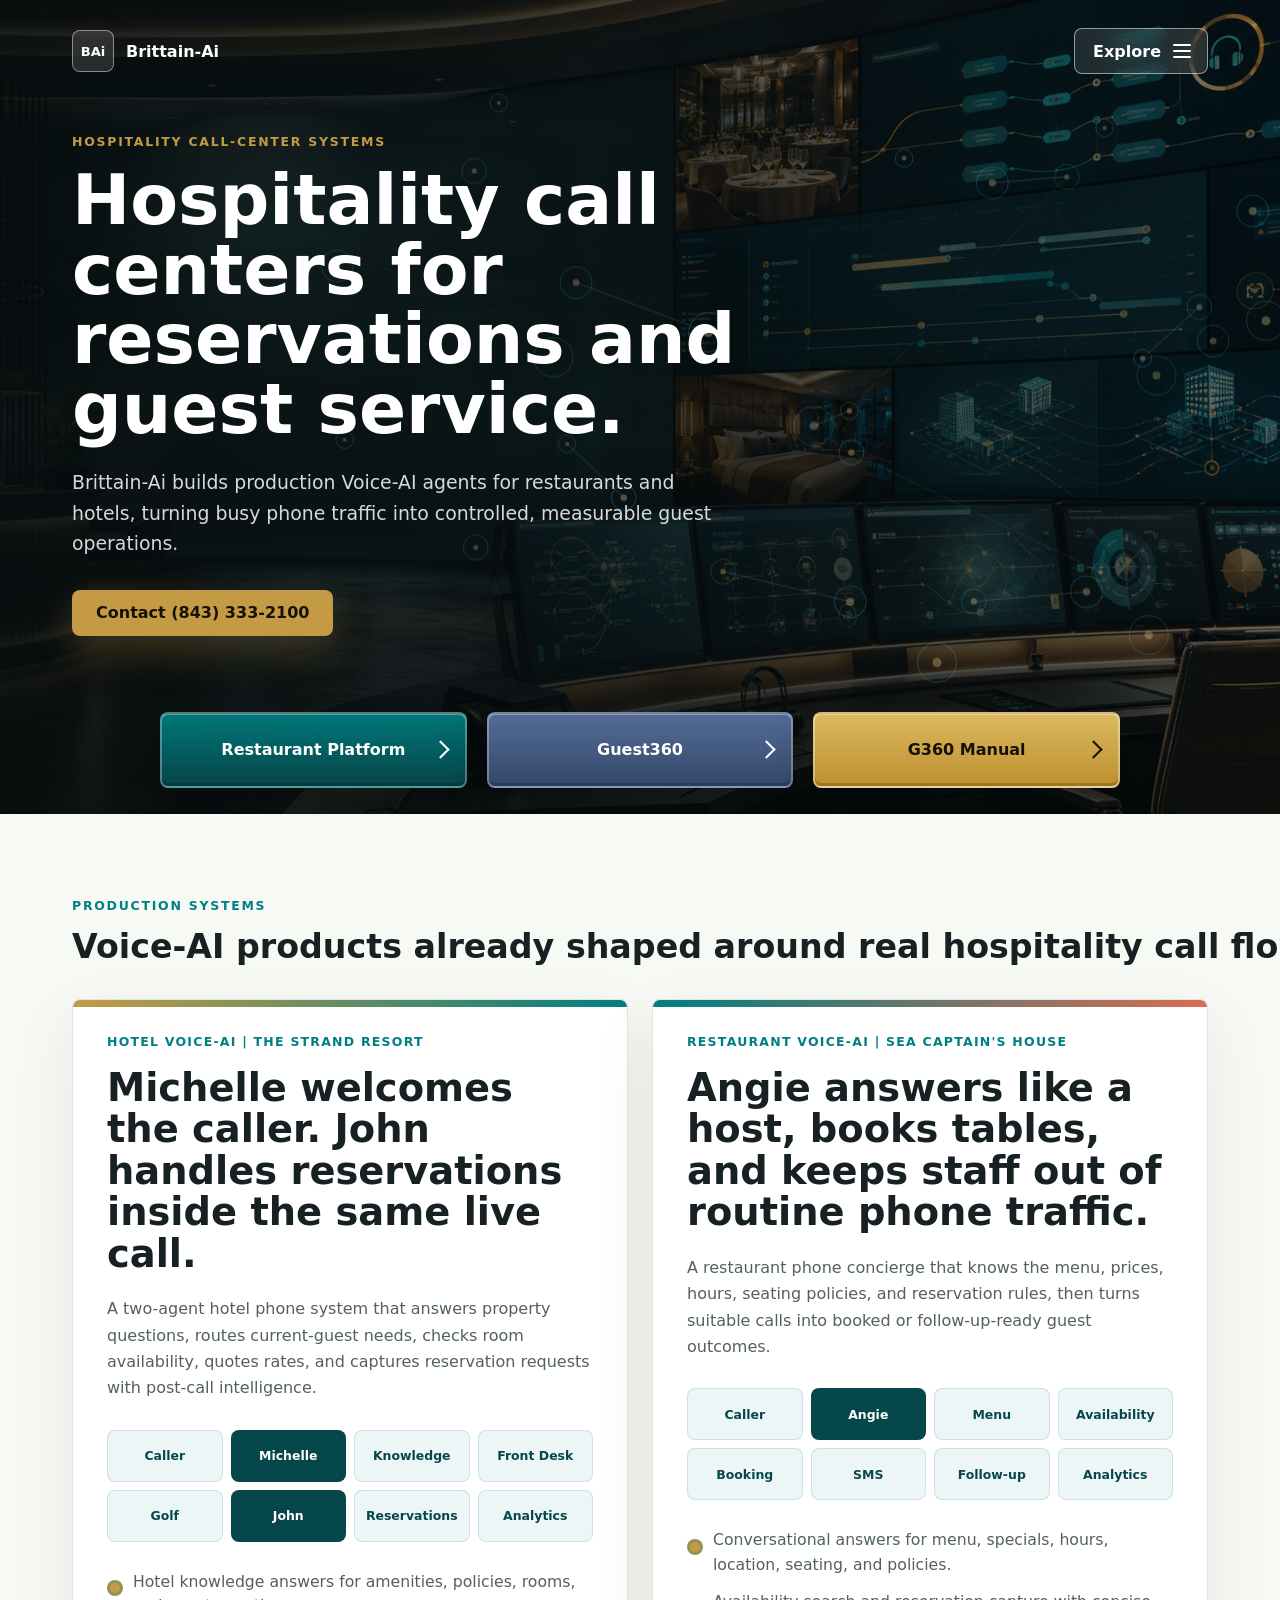
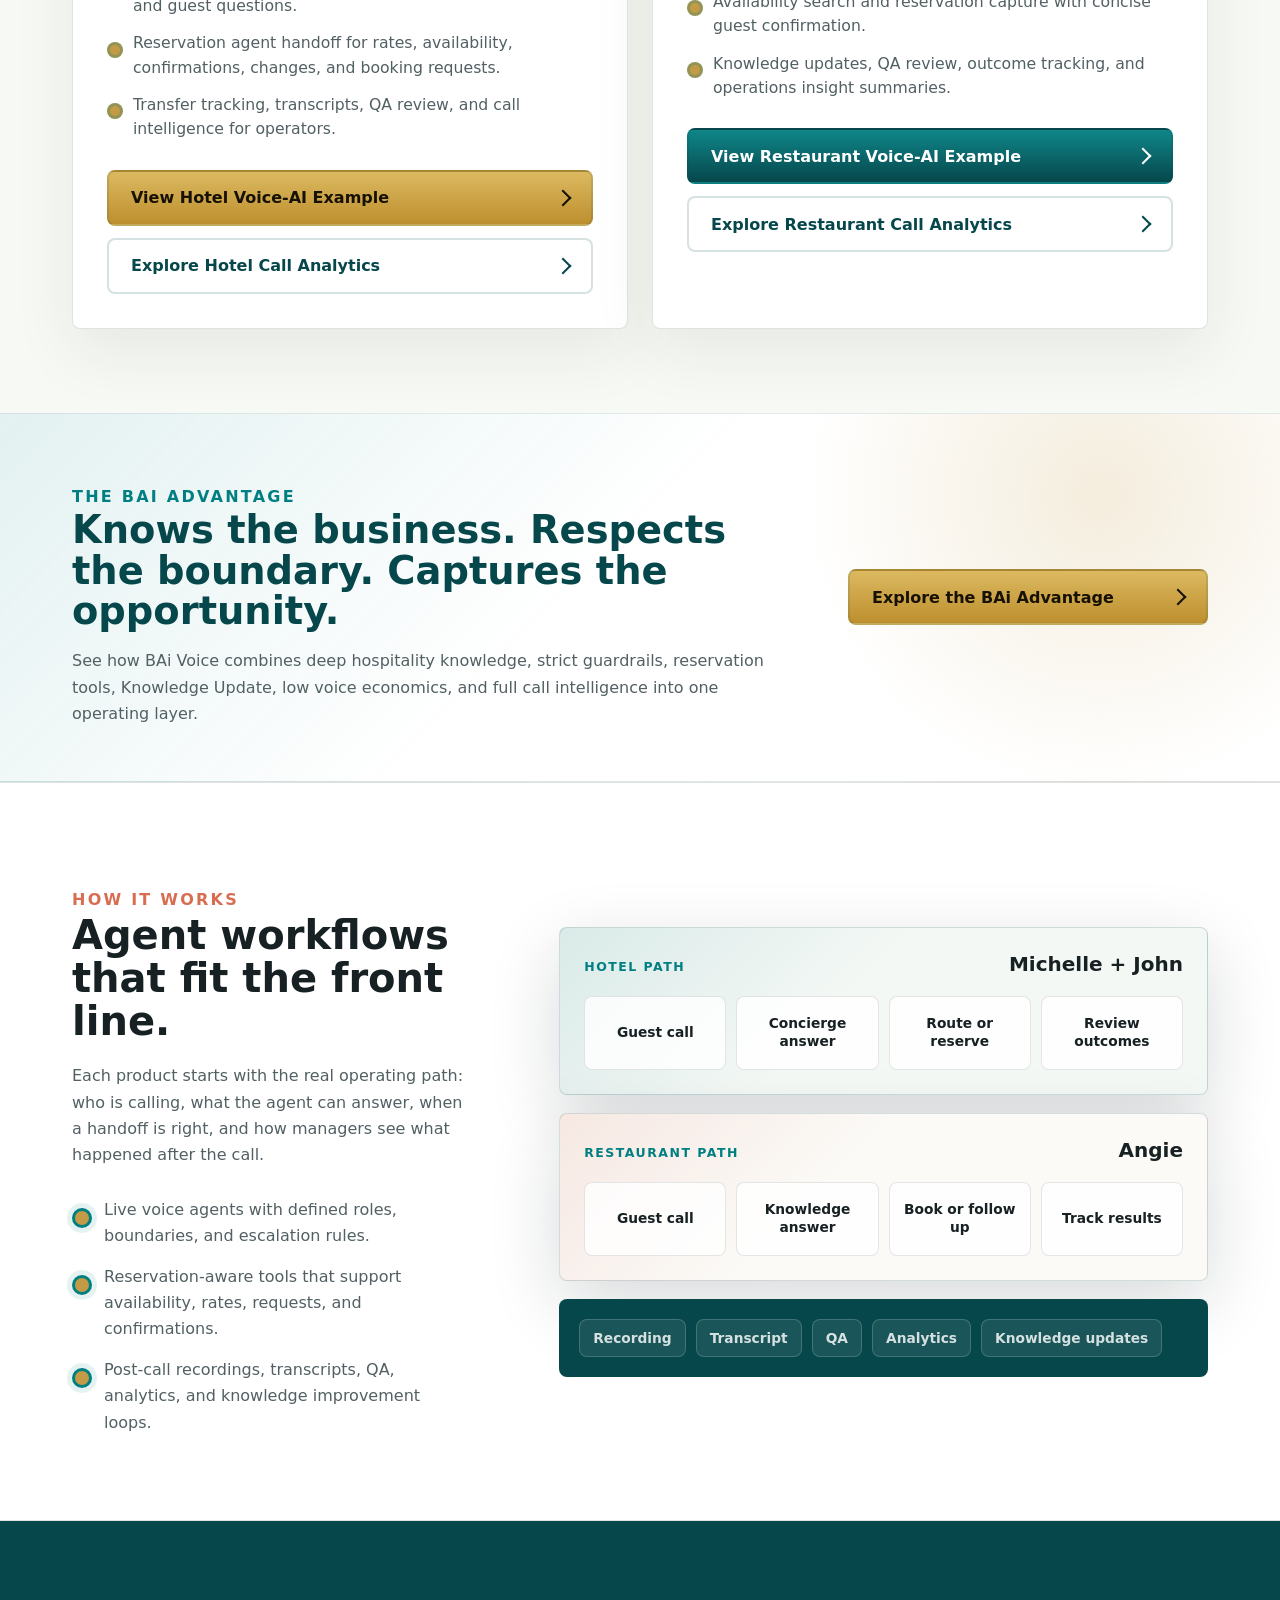
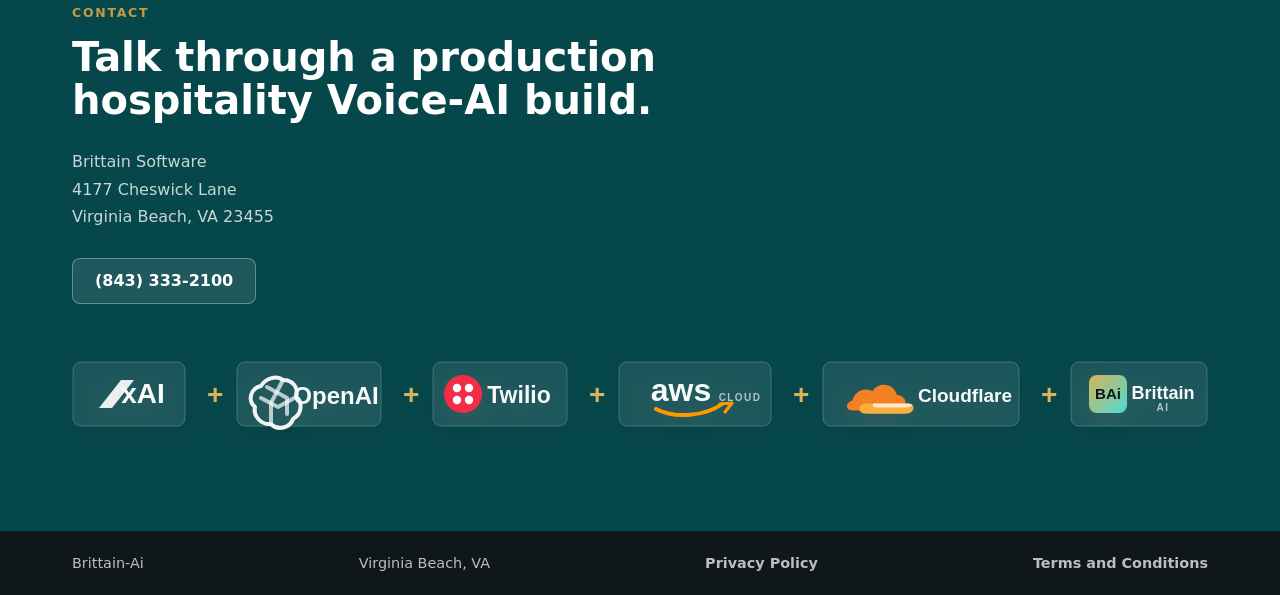
==== commit dcde5831: "Add G360 Manual button to home page Adds a third platform button linking to the Guest360 operating m" ====
--- a/index.html
+++ b/index.html
@@ -116,6 +116,12 @@
           >
             <span>Guest360</span>
           </a>
+          <a
+            class="login-button login-button-manual"
+            href="https://guest360-manual.brittainsoftware.com/"
+          >
+            <span>G360 Manual</span>
+          </a>
         </div>
       </section>
 
--- a/styles.css
+++ b/styles.css
@@ -404,9 +404,9 @@
 .hero-login-panel {
   align-self: end;
   display: grid;
-  grid-template-columns: repeat(2, minmax(0, 1fr));
+  grid-template-columns: repeat(3, minmax(0, 1fr));
   gap: 20px;
-  width: min(634px, 100%);
+  width: min(960px, 100%);
   margin: 30px auto 0;
 }
 
@@ -470,6 +470,12 @@
   border-color: rgba(255, 255, 255, 0.3);
 }
 
+.login-button-manual {
+  background: linear-gradient(180deg, #dcb960, #bd8f2e);
+  color: #171104;
+  border-color: rgba(255, 255, 255, 0.36);
+}
+
 .login-button:hover {
   transform: translateY(-2px);
   border-color: rgba(255, 255, 255, 0.54);
